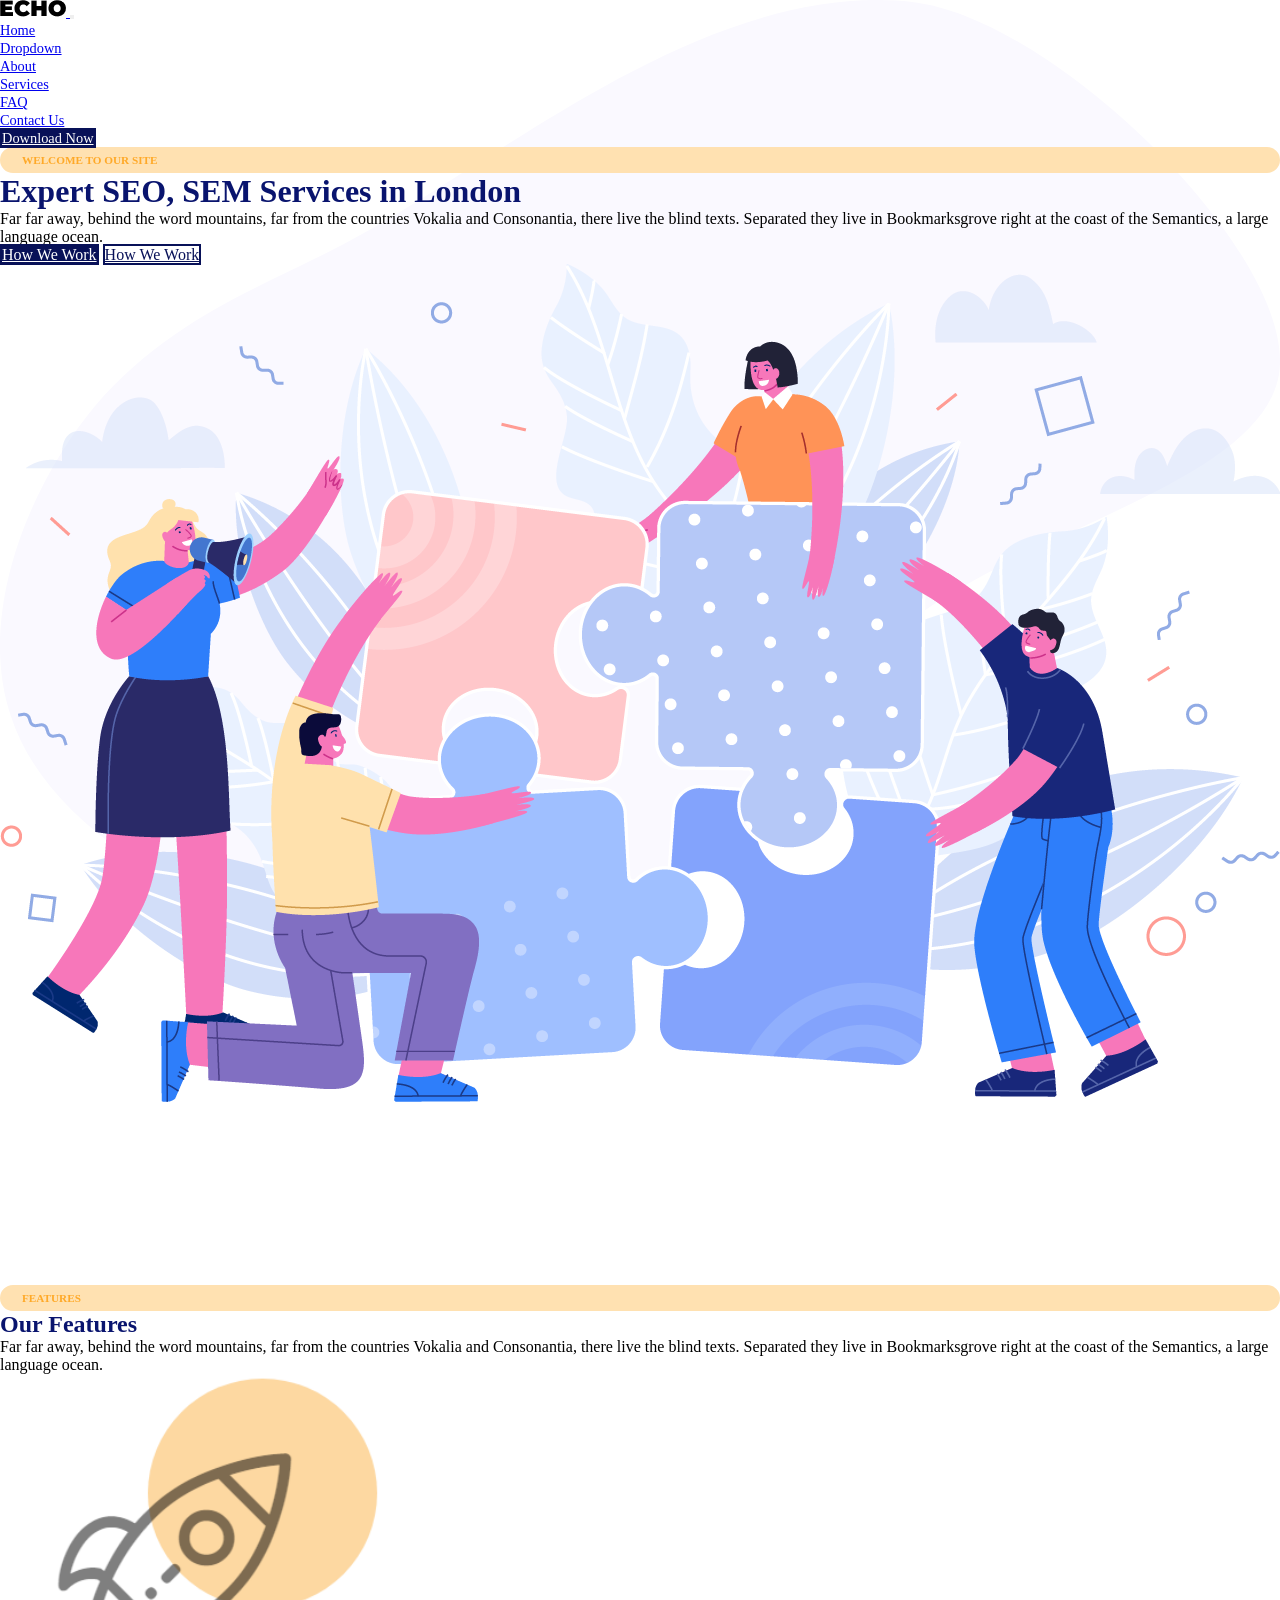
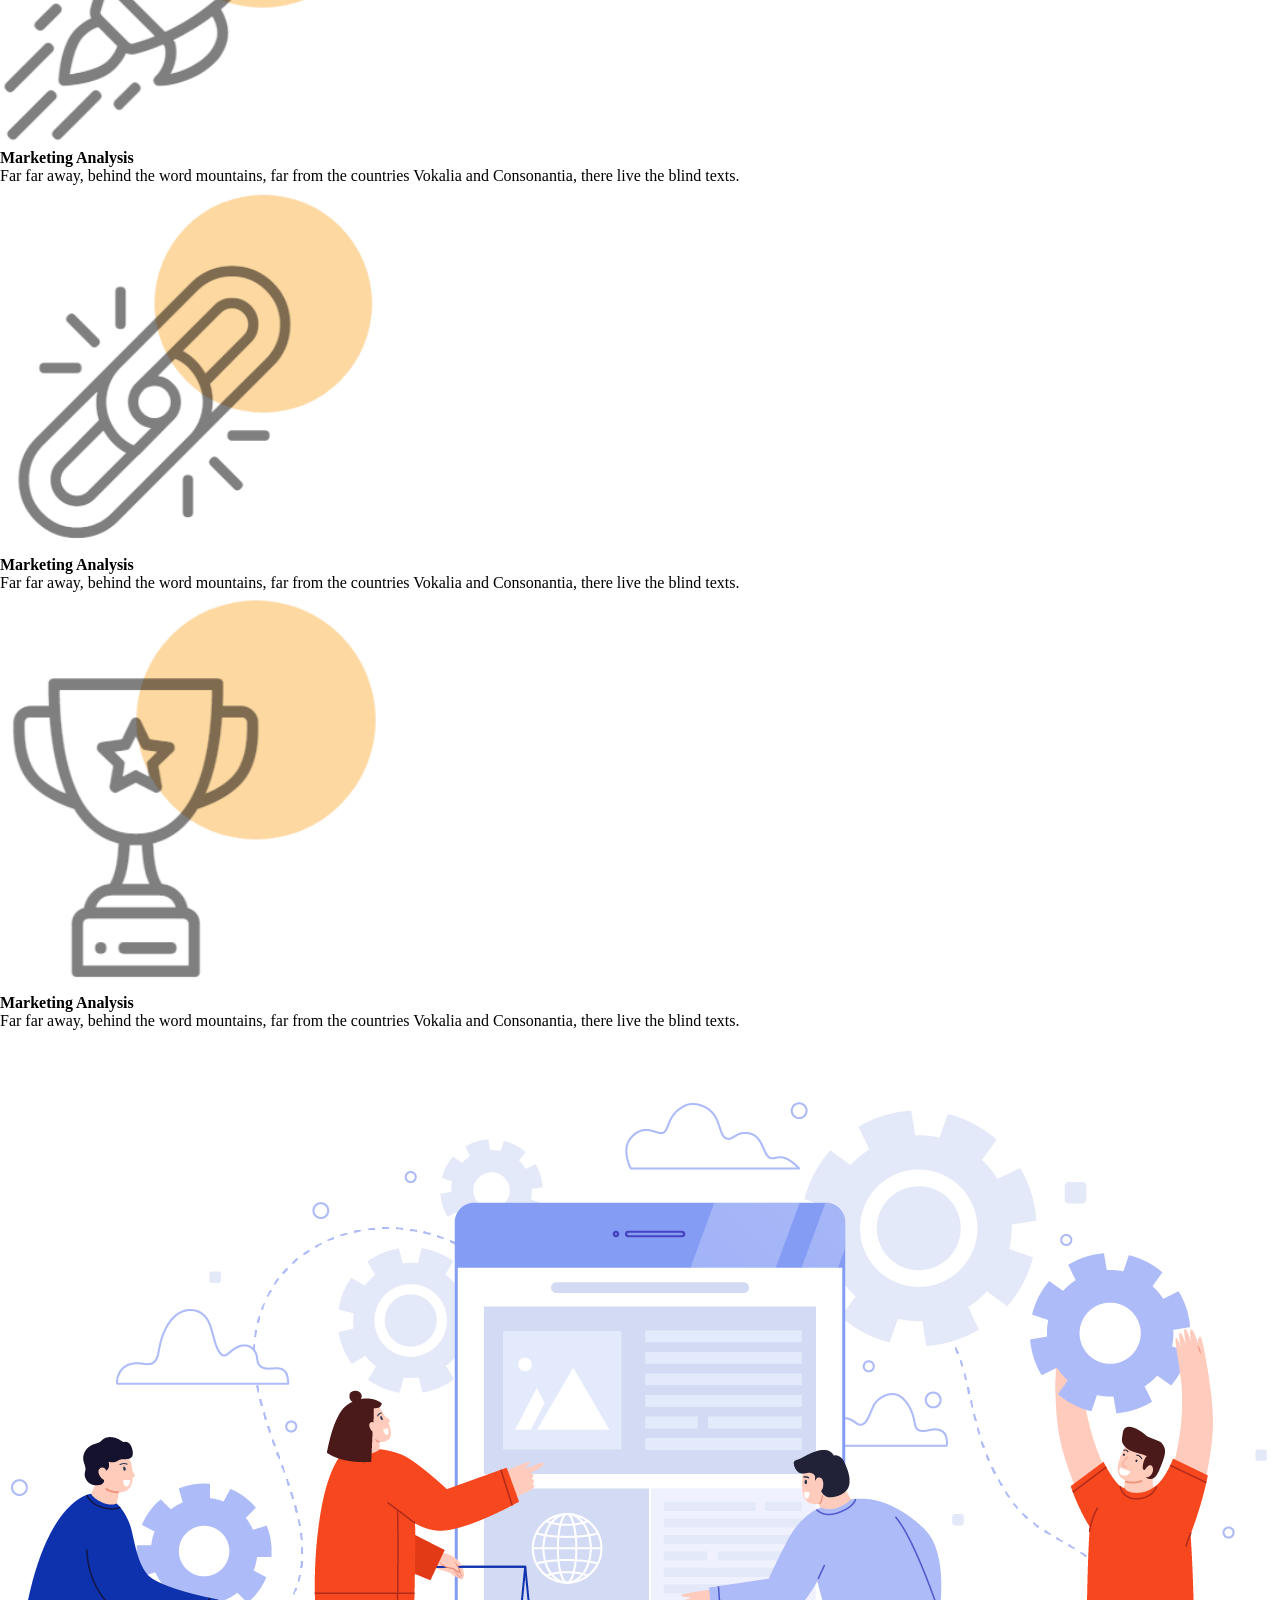
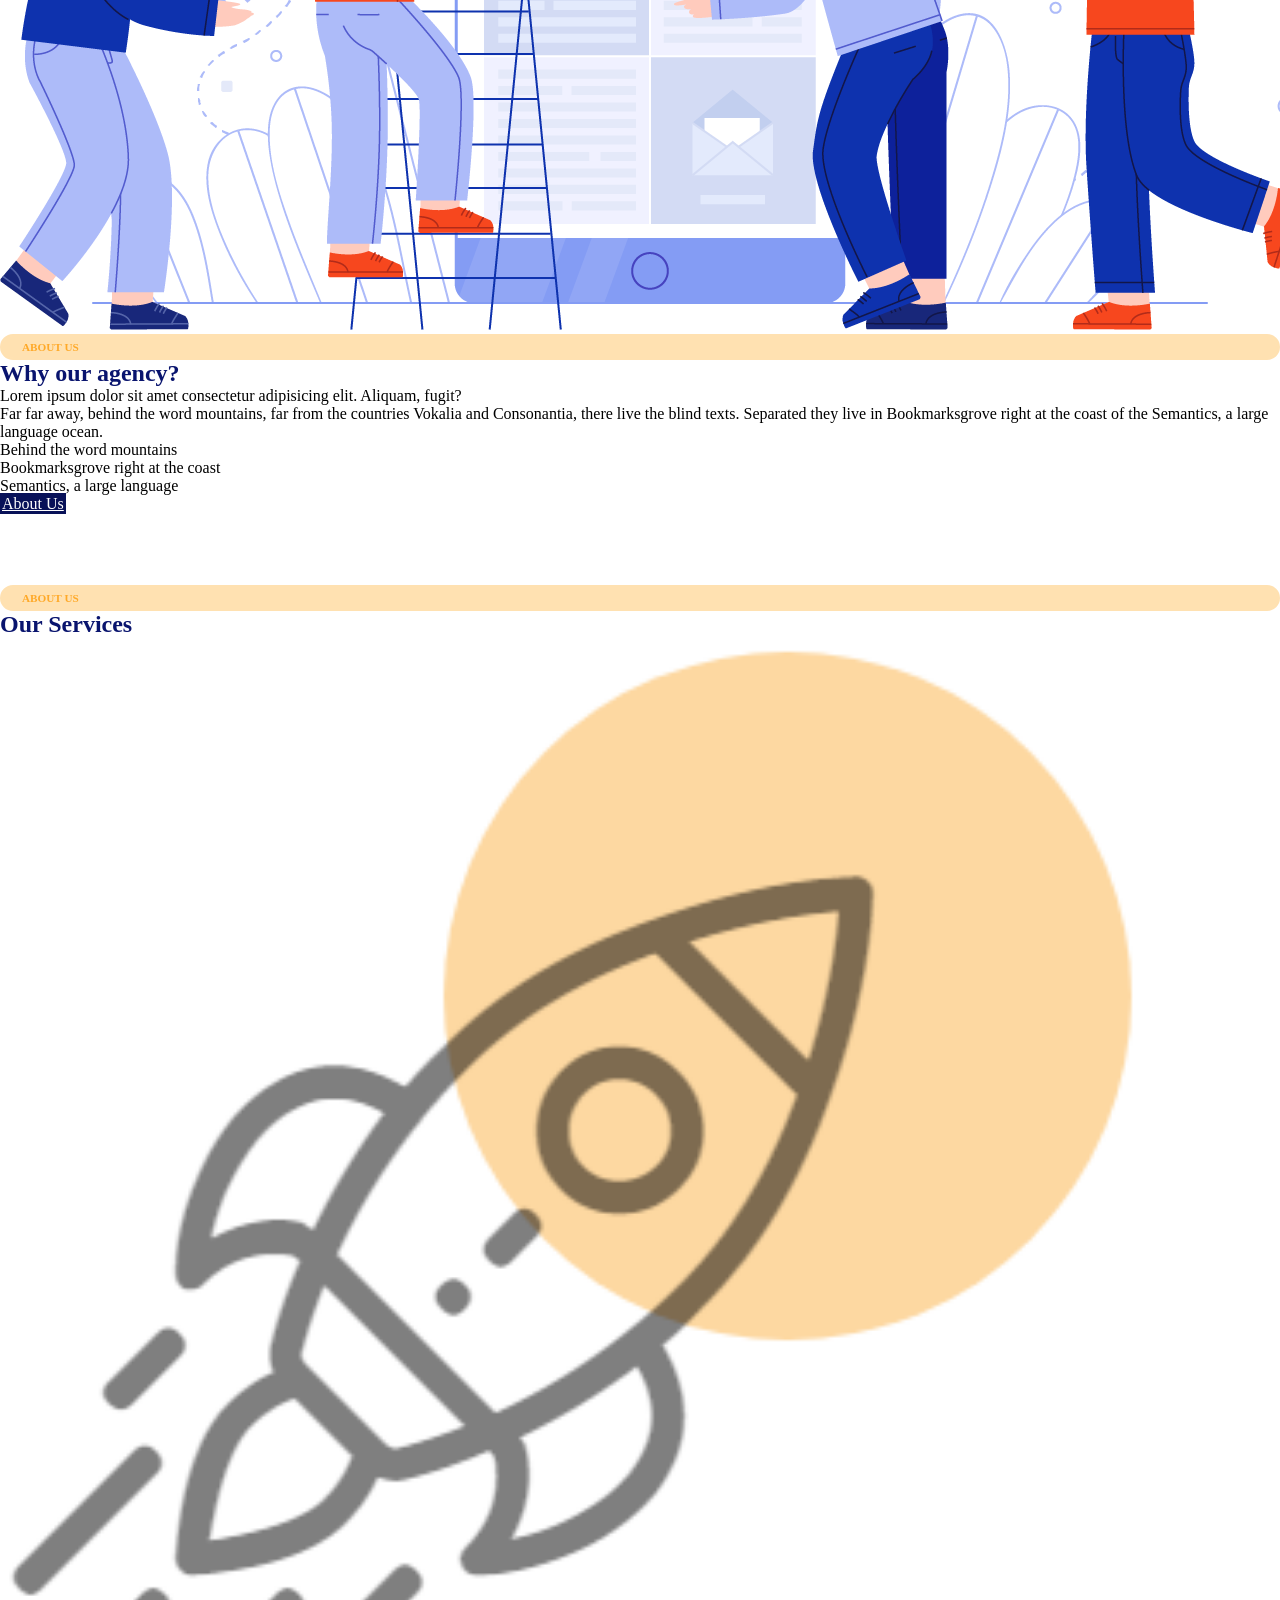
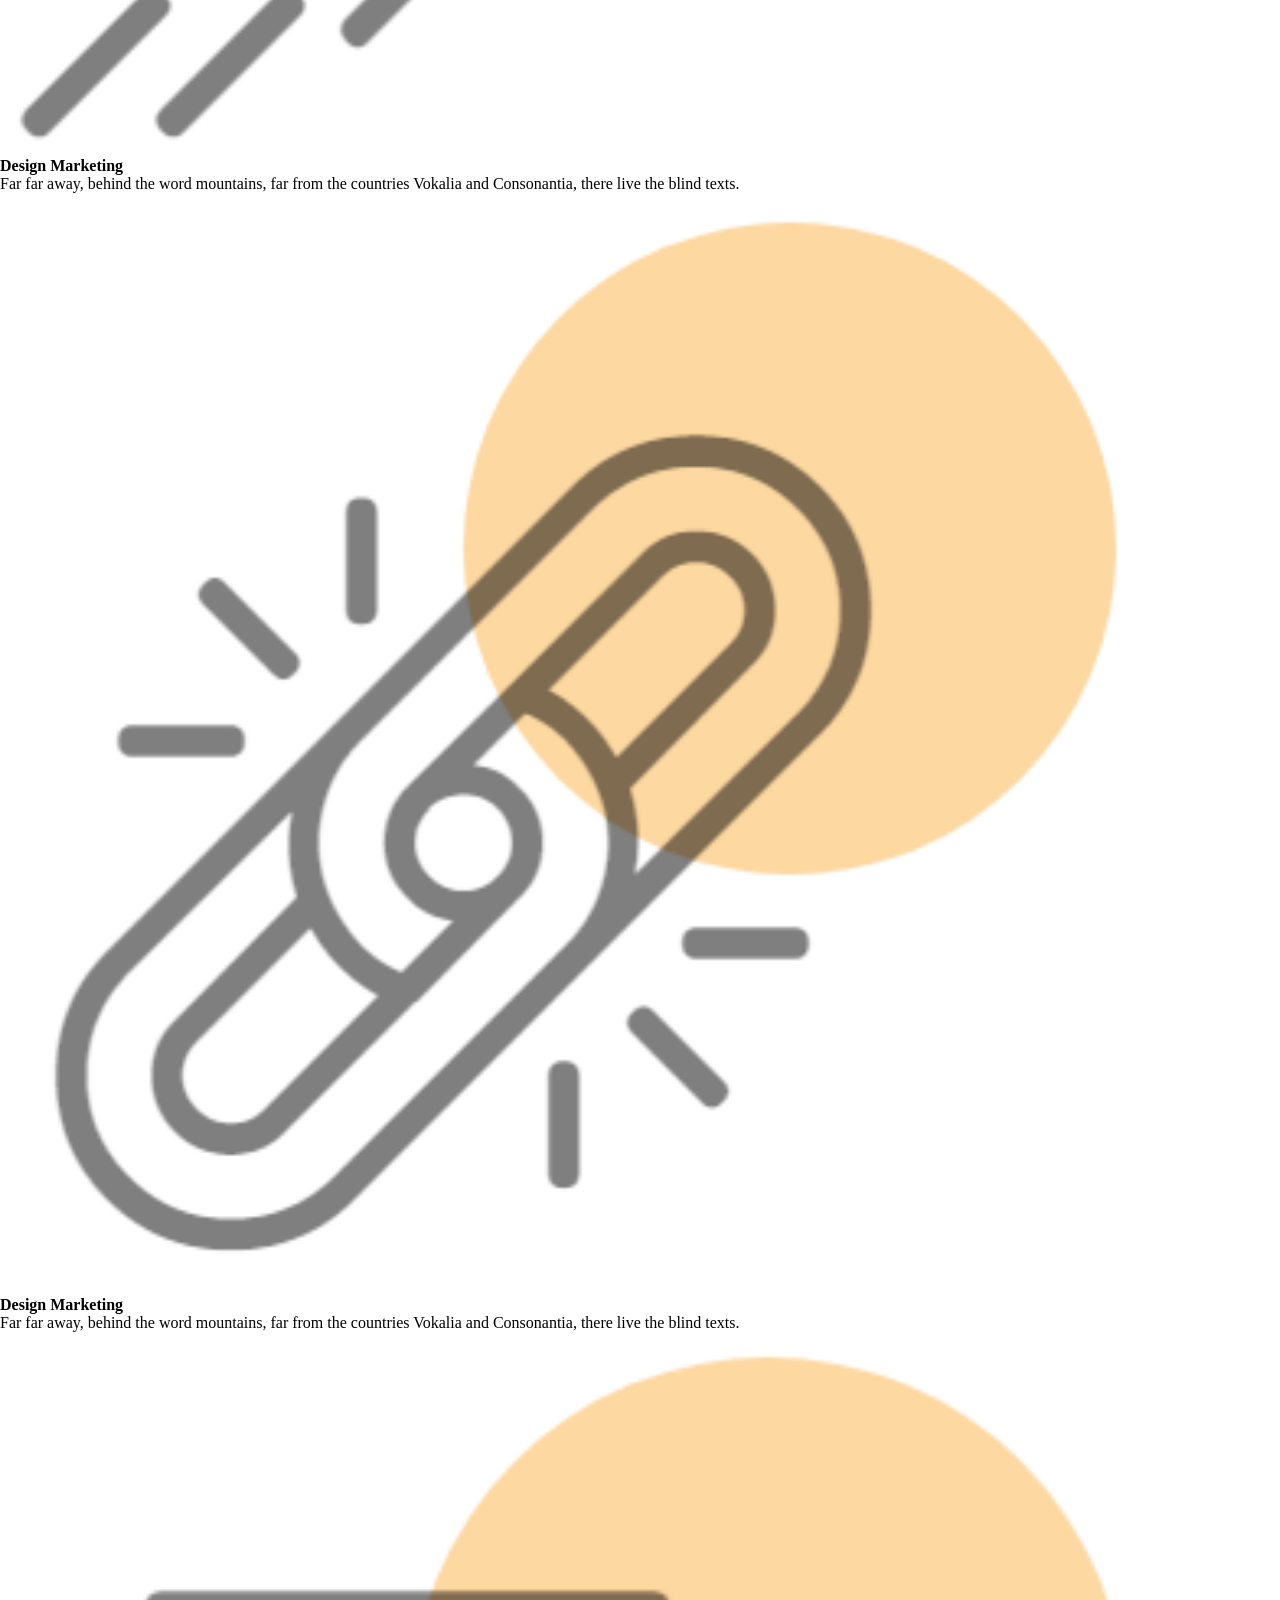
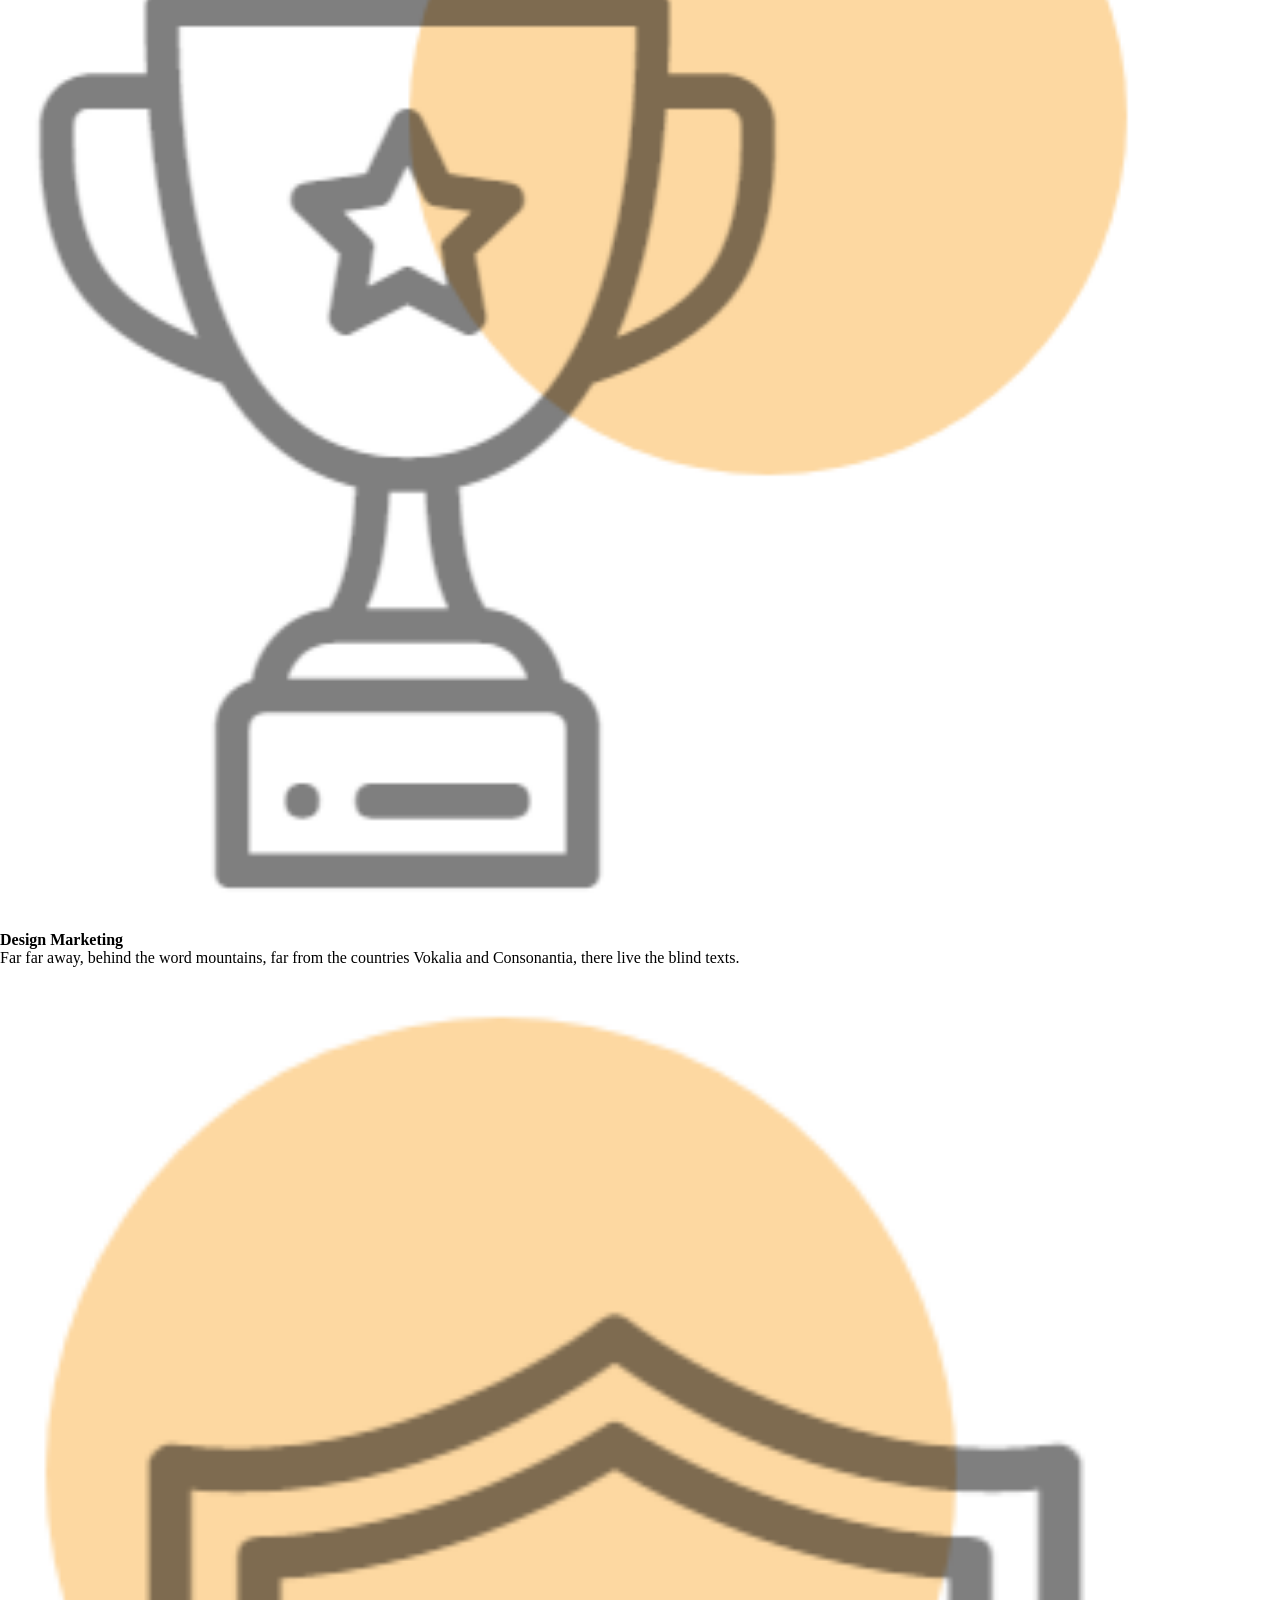
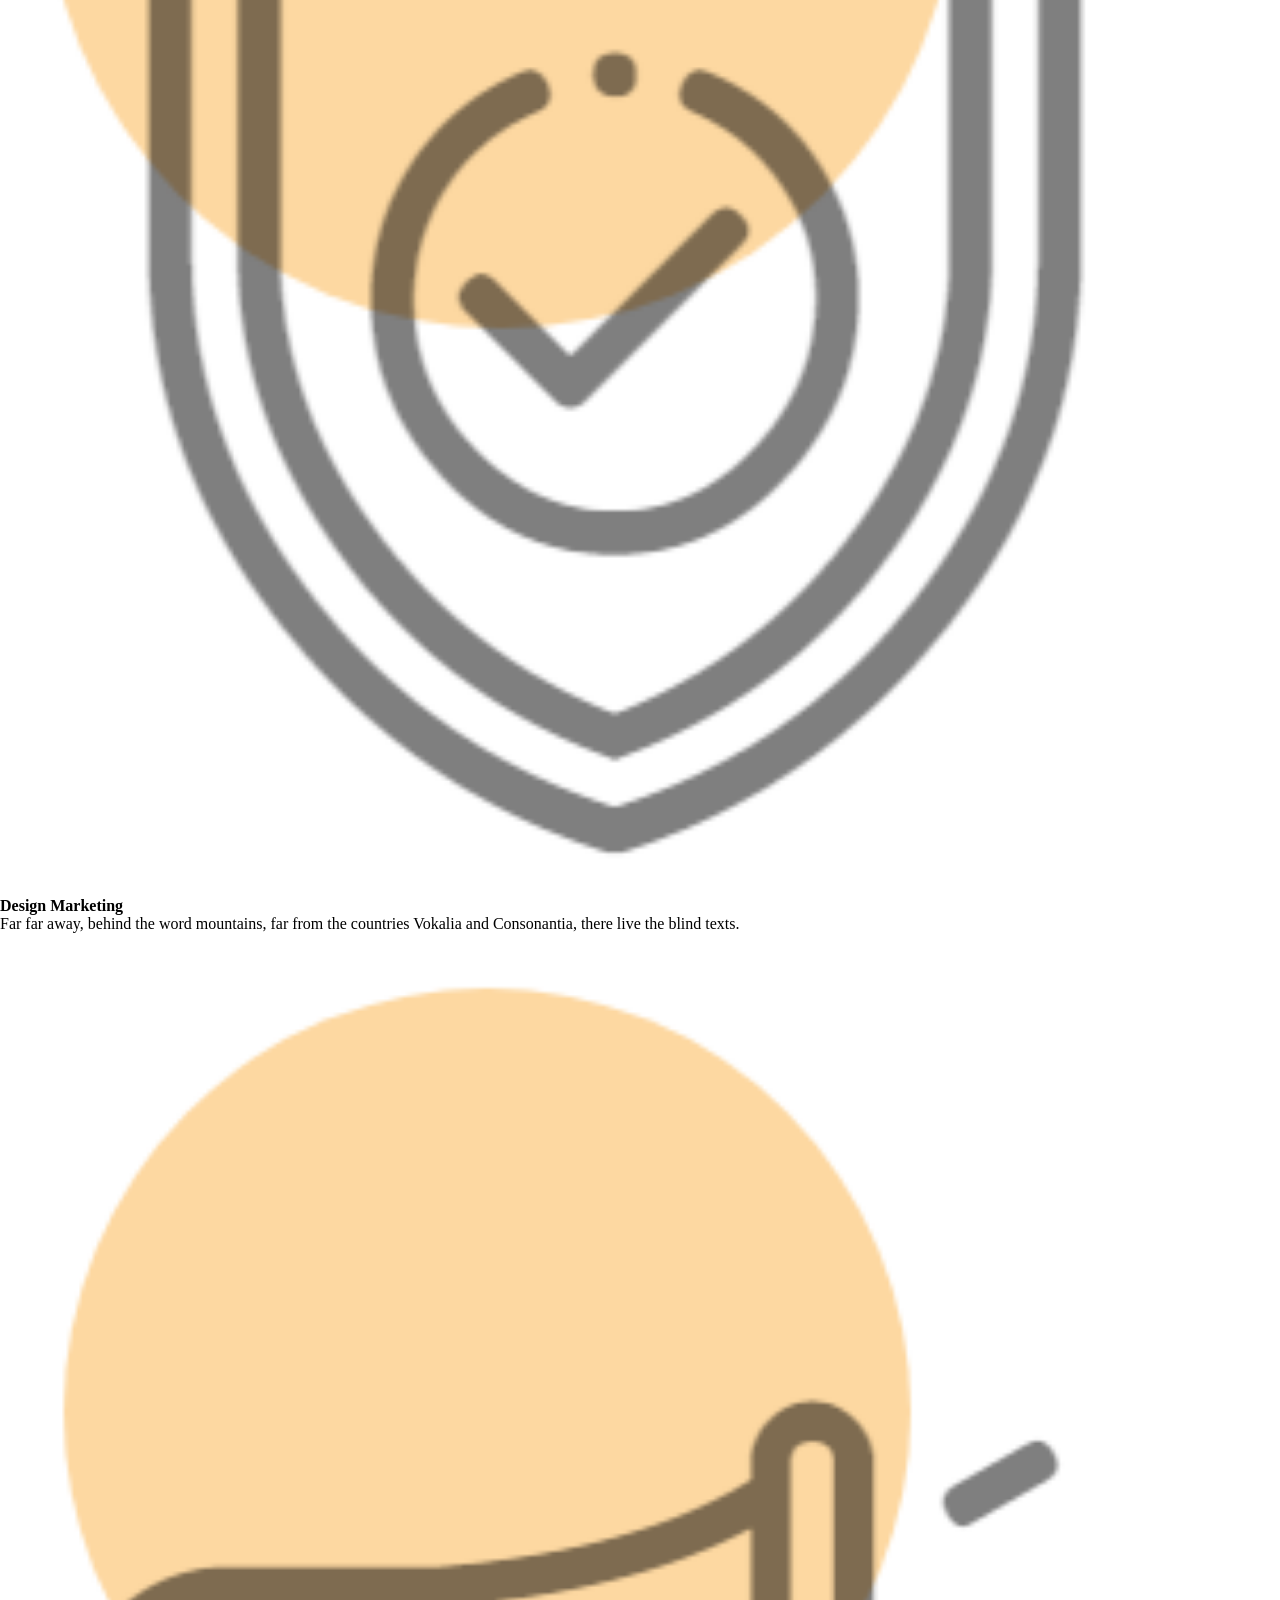
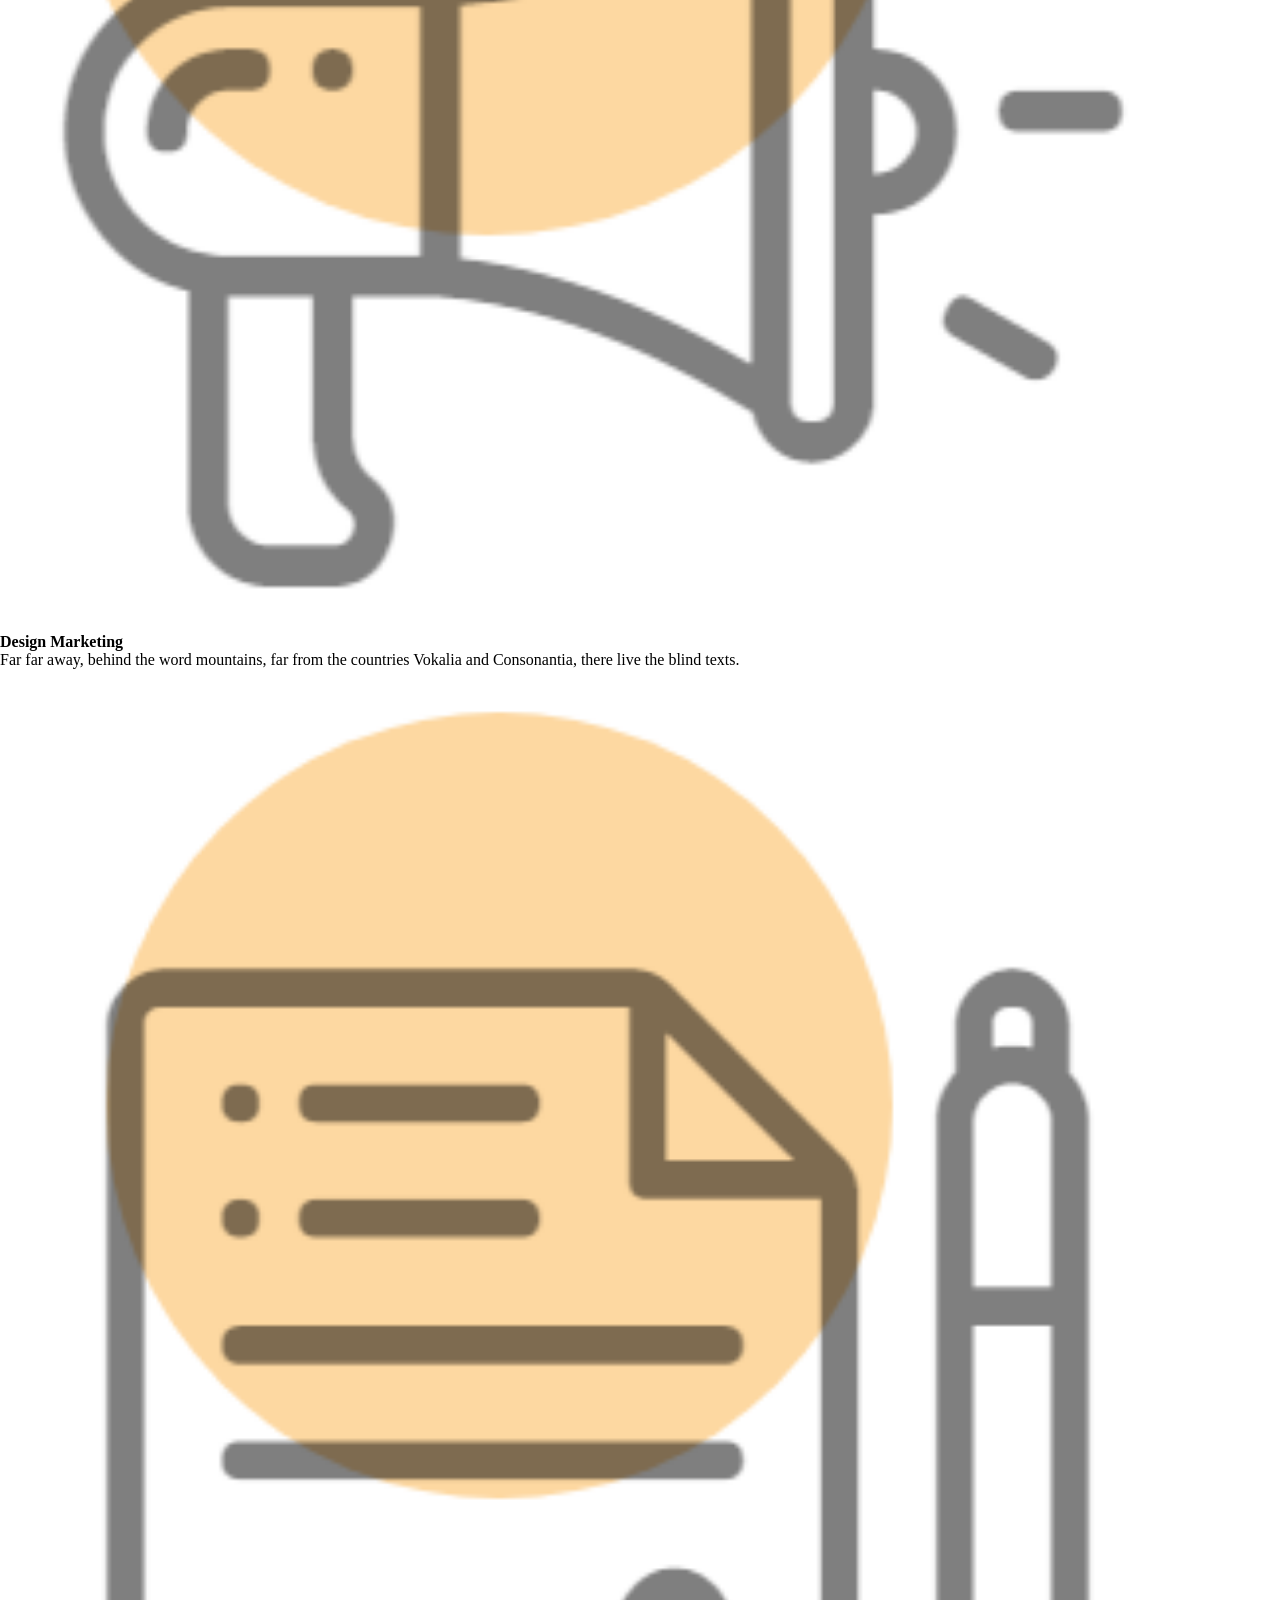
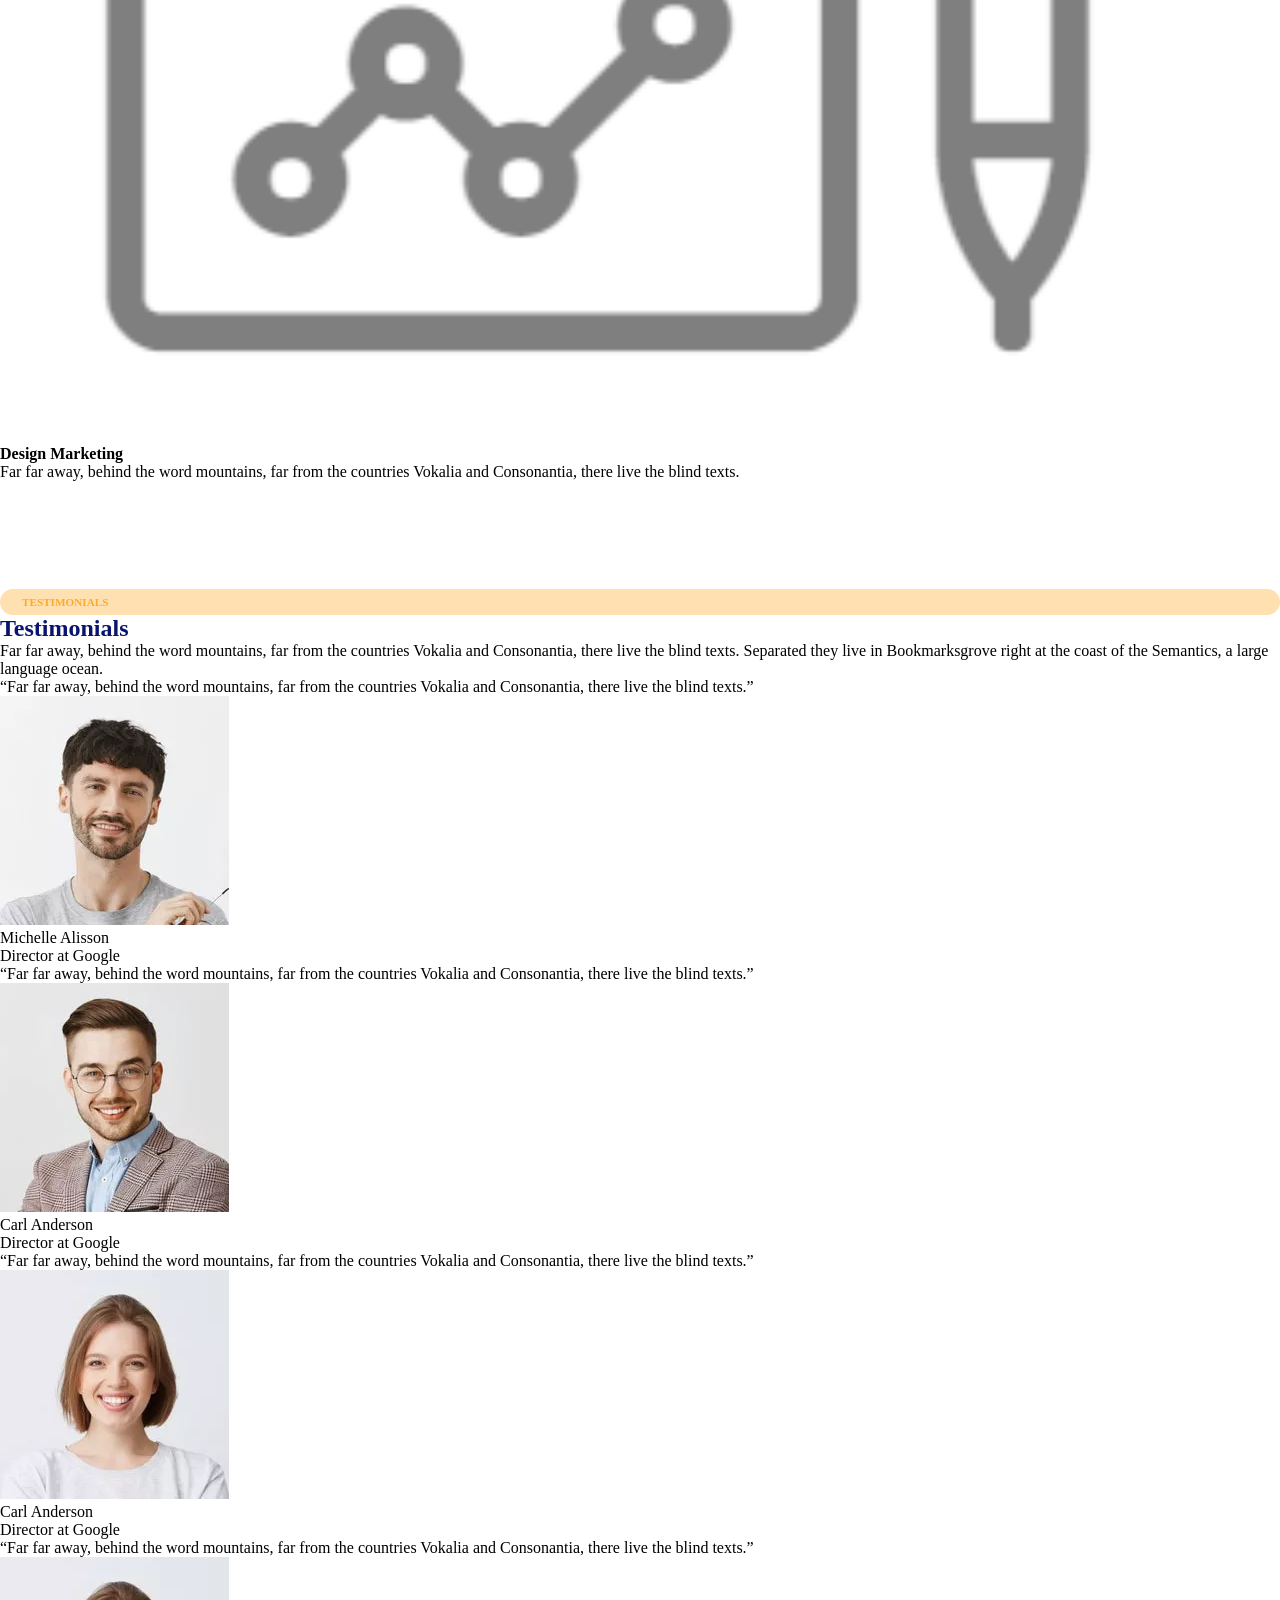
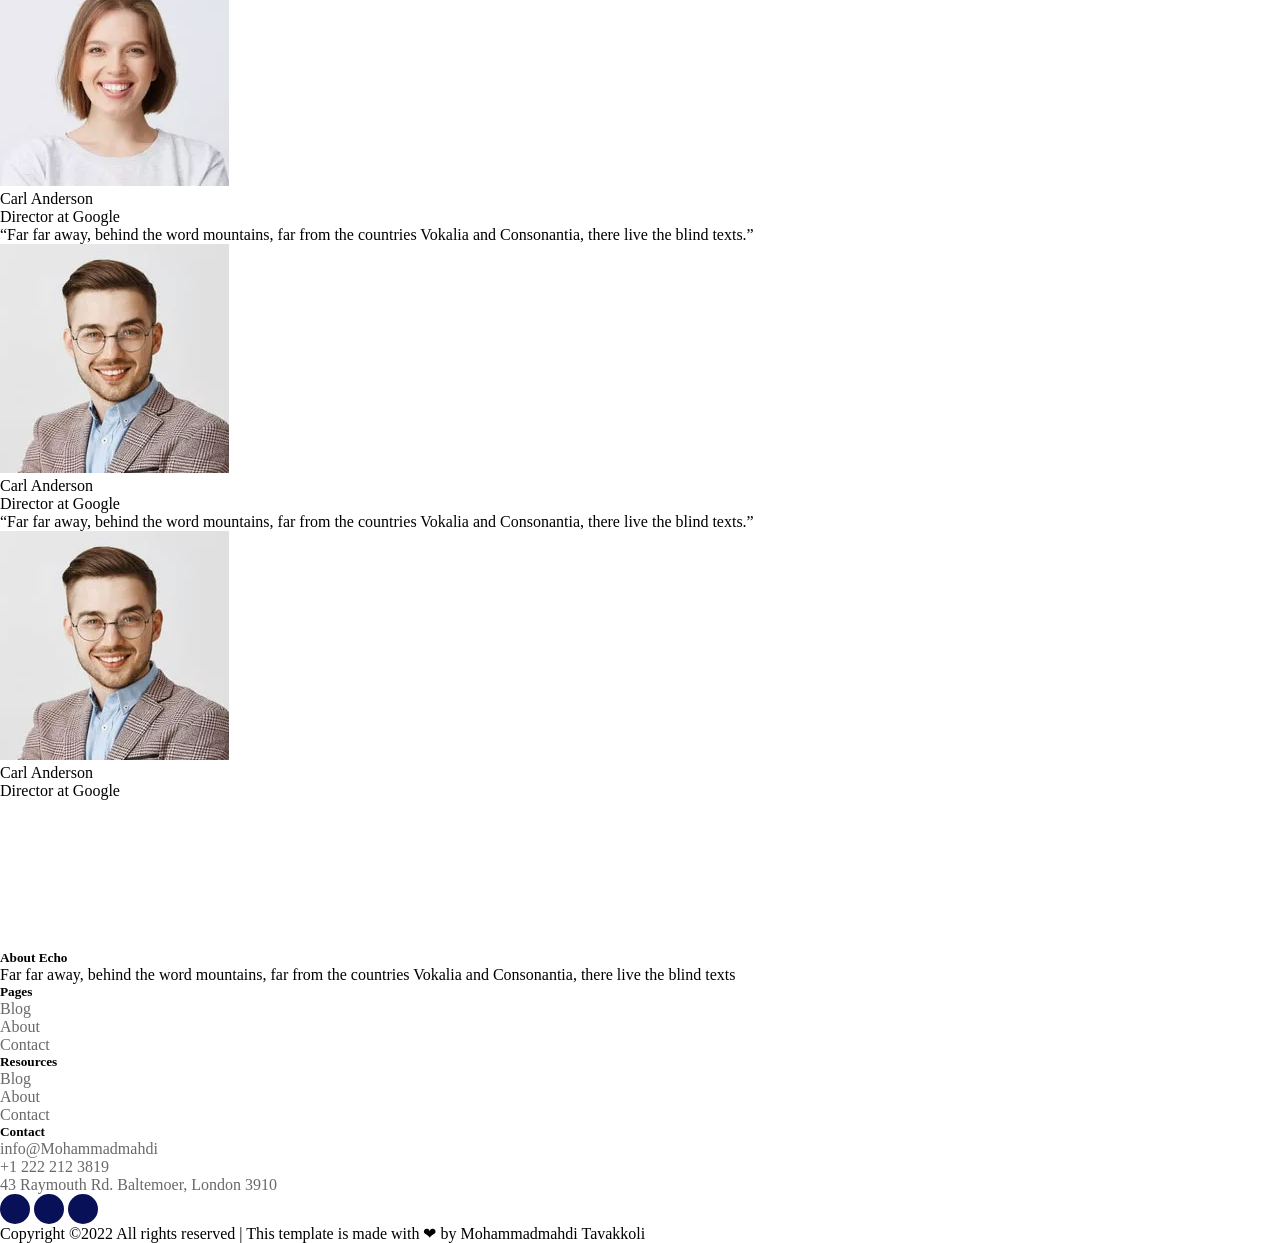
==== index.html @ 2e439a46 "Some bugs Fixed in Navbar" ====
<!DOCTYPE html>
<html lang="en">

<head>
    <meta charset="UTF-8">
    <meta http-equiv="X-UA-Compatible" content="IE=edge">
    <meta name="viewport" content="width=device-width, initial-scale=1.0">
    <!-- Bootstrap , Bootstrap Icon -->
    <link rel="stylesheet" href="./node_modules/bootstrap/dist/css/bootstrap.min.css">
    <link rel="stylesheet" href="./node_modules/bootstrap-icons/font/bootstrap-icons.css">

    <!-- Owl.carousel -->
    <link rel="stylesheet" href="./node_modules/owl.carousel/dist/assets/owl.carousel.min.css">
    <link rel="stylesheet" href="./node_modules/owl.carousel/dist/assets/owl.theme.default.min.css">

    <!-- Style.css -->
    <link rel="stylesheet" href="./css/main.min.css">
    <title>Project</title>
</head>

<body>
    <!-- Header of Project -->
    <header>
        <!-- Navbar of Project -->
        <nav class="navbar navbar-expand-md navbar-light bg-transparent p-3 py-lg-4 px-lg-5">
            <div class="container-fluid">
                <a class="navbar-brand" href="#">
                    <img src="./img/navbar-img/logo.png" class="img-fluid" alt="">
                </a>
                <button class="navbar-toggler" type="button">
                    <span class="navbar-toggler-icon"></span>
                </button>
                <div class="collapse navbar-collapse" id="navbarSupportedContent">
                    <ul class="navbar-nav ms-auto">
                        <!-- Items 1 -->
                        <li class="nav-item mx-2">
                            <a class="nav-link active" aria-current="page" href="#">Home</a>
                        </li>

                        <!-- Items 2 -->
                        <li class="nav-item mx-2">
                            <a class="nav-link" href="#">
                                Dropdown
                                <i class="bi bi-chevron-down"></i>
                            </a>
                        </li>

                        <!-- Items 3 -->
                        <li class="nav-item mx-2">
                            <a class="nav-link" href="#">About</a>
                        </li>

                        <!-- Items 4 -->
                        <li class="nav-item mx-2">
                            <a class="nav-link" href="#">Services</a>
                        </li>

                        <!-- Items 5 -->
                        <li class="nav-item mx-2">
                            <a class="nav-link" href="#">FAQ</a>
                        </li>

                        <!-- Items 5 -->
                        <li class="nav-item mx-2">
                            <a class="nav-link" href="#">Contact Us</a>
                        </li>

                        <!-- Items 6 -->
                        <li class="nav-item mx-2">
                            <a class="nav-link btn btn-main text-warning rounded-pill px-4" href="#">Download Now</a>
                        </li>
                    </ul>
                </div>
            </div>
        </nav>

        <!-- Main Section of header -->
        <div class="container-fluid py-5">
            <div class="container">
                <div class="row justify-content-between align-items-center">
                    <!-- Title Section -->
                    <div class="col-sm-12 col-lg-5">
                        <div>
                            <div class="main-badge d-inline-flex">WELCOME TO OUR SITE</div>
                            <h1 class="main-color fw-bold  my-4">Expert SEO, SEM Services in London</h1>
                            <p class=" my-4">
                                Far far away, behind the word mountains, far from the countries Vokalia and Consonantia,
                                there live the blind texts. Separated they live in Bookmarksgrove right at the coast of
                                the Semantics, a large language ocean.
                            </p>
                            <a href="#" class="btn btn-main py-2 px-4 rounded-pill ms-0 m-2">How We Work</a>
                            <a href="#" class="btn btn-outline-main py-2 px-4 rounded-pill ms-0 m-2">How We Work</a>
                        </div>
                    </div>

                    <!-- Picture Section -->
                    <div class="col-sm-12 col-lg-6 d-flex justify-content-center align-items-center">
                        <img class="img-fluid" src="./img/header-img/header-img-2.png" alt="">
                    </div>
                </div>
            </div>
        </div>
    </header>

    <!-- Features Section -->
    <section>
        <div class="container-fluid py-5 mt-5">
            <div class="container">
                <!-- Title -->
                <div class="row justify-content-center">
                    <div class="col-md-7 col-sm-12 text-center">
                        <div class="main-badge d-inline-flex">FEATURES</div>
                        <h1 class="main-color fw-bold my-3">Our Features</h1>
                        <p class="text-muted">
                            Far far away, behind the word mountains, far from the countries Vokalia and Consonantia,
                            there live the blind texts. Separated they live in Bookmarksgrove right at the coast of the
                            Semantics, a large language ocean.
                        </p>
                    </div>
                </div>

                <!-- Card Section -->
                <div class="row py-3 justify-content-center gy-4">
                    <!-- Item 1 - Startup -->
                    <div class="col-sm-12 col-md-6 col-lg-4">
                        <div class="card border-0 card-hover">
                            <div class="card-body text-center">
                                <img src="./img/features-img/icon1.png" width="30%"
                                    class="img-fluid user-select-none mb-4" alt="">
                                <h4>Marketing Analysis</h4>
                                <p class="text-muted">
                                    Far far away, behind the word mountains, far from the countries Vokalia and
                                    Consonantia, there live the blind texts.
                                </p>
                            </div>
                        </div>
                    </div>

                    <!-- Item 2 - digital marketing -->
                    <div class="col-sm-12 col-md-6 col-lg-4">
                        <div class="card border-0 card-hover">
                            <div class="card-body text-center">
                                <img src="./img/features-img/icon2.png" width="30%"
                                    class="img-fluid user-select-none mb-4" alt="">
                                <h4>Marketing Analysis</h4>
                                <p class="text-muted">
                                    Far far away, behind the word mountains, far from the countries Vokalia and
                                    Consonantia, there live the blind texts.
                                </p>
                            </div>
                        </div>
                    </div>

                    <!-- Item 3 - SEO -->
                    <div class="col-sm-12 col-md-6 col-lg-4">
                        <div class="card border-0 card-hover">
                            <div class="card-body text-center">
                                <img src="./img/features-img/icon3.png" class="img-fluid user-select-none mb-4"
                                    width="30%" alt="">
                                <h4>Marketing Analysis</h4>
                                <p class="text-muted">
                                    Far far away, behind the word mountains, far from the countries Vokalia and
                                    Consonantia, there live the blind texts.
                                </p>
                            </div>
                        </div>
                    </div>
                </div>
            </div>
        </div>
    </section>

    <!-- br Section XD -->
    <section>
        <br><br>
        <br><br>
    </section>

    <!-- About Us Section -->
    <section>
        <div class="container-fluid py-5">
            <div class="container">
                <div class="row">
                    <div class="col-sm-12 col-lg-6 d-flex justify-content-center align-items-center">
                        <img src="./img/aboutUs-img/aboutus-img.png" class="img-fluid" alt="">
                    </div>
                    <div class="col-sm-12 col-lg-6">
                        <div class="row justify-content-center align-items-center">
                            <div class="col-md-10 col-sm-12">
                                <div class="main-badge d-inline-flex">ABOUT US</div>
                                <h1 class="main-color fw-bold my-3 fs-2">Why our agency?</h1>
                                <p class="text-muted">
                                    Lorem ipsum dolor sit amet consectetur adipisicing elit. Aliquam, fugit?
                                </p>
                                <p class="text-muted">
                                    Far far away, behind the word mountains, far from the countries Vokalia and
                                    Consonantia, there live the blind texts. Separated they live in Bookmarksgrove right
                                    at the coast of the Semantics, a large language ocean.
                                </p>
                                <div class="my-4">
                                    <p class="mb-0">
                                        <i class="bi bi-check2 text-success fs-5"></i>
                                        Behind the word mountains
                                    </p>
                                    <p class="mb-0">
                                        <i class="bi bi-check2 text-success fs-5"></i>
                                        Bookmarksgrove right at the coast
                                    </p>
                                    <p class="mb-0">
                                        <i class="bi bi-check2 text-success fs-5"></i>
                                        Semantics, a large language
                                    </p>
                                </div>
                                <a href="#" class="btn btn-main rounded-pill px-4">About Us</a>
                            </div>
                        </div>
                    </div>
                </div>
            </div>
        </div>
    </section>

    <!-- br Section XD -->
    <section>
        <br><br>
        <br><br>
    </section>

    <!-- Our Services Section -->
    <section class="services">
        <div class="container-fluid">
            <div class="container">
                <!-- Title Section -->
                <div class="row justify-content-center">
                    <div class="col-md-10 col-sm-12 text-center">
                        <div class="main-badge d-inline-flex">ABOUT US</div>
                        <h1 class="main-color fw-bold my-3">Our Services</h1>
                    </div>
                </div>

                <!-- Card Section -->
                <div class="row justify-content-center">
                    <div class="col-lg-8 col-sm-12">
                        <div class="row py-4 gy-4">
                            <!-- Item 1 -->
                            <div class="col-lg-6 col-sm-12">
                                <div class="card card-hover">
                                    <div class="card-body">
                                        <div class="row">
                                            <div class="col-4 col-md-3">
                                                <div class="d-flex justify-content-center">
                                                    <img src="./img/features-img/icon1.png" class="img-fluid">
                                                </div>
                                            </div>
                                            <div class="col-8 col-md-9">
                                                <h4 class="fs-5 fw-bold">Design Marketing</h4>
                                                <p class="text-muted">
                                                    Far far away, behind the word mountains, far from the countries
                                                    Vokalia and Consonantia, there live the blind texts.
                                                </p>
                                            </div>
                                        </div>
                                    </div>
                                </div>
                            </div>

                            <!-- Item 2 -->
                            <div class="col-lg-6 col-sm-12">
                                <div class="card card-hover">
                                    <div class="card-body">
                                        <div class="row">
                                            <div class="col-4 col-md-3">
                                                <div class="d-flex justify-content-center">
                                                    <img src="./img/features-img/icon2.png" class="img-fluid">
                                                </div>
                                            </div>
                                            <div class="col-8 col-md-9">
                                                <h4 class="fs-5 fw-bold">Design Marketing</h4>
                                                <p class="text-muted">
                                                    Far far away, behind the word mountains, far from the countries
                                                    Vokalia and Consonantia, there live the blind texts.
                                                </p>
                                            </div>
                                        </div>
                                    </div>
                                </div>
                            </div>

                            <!-- Item 3 -->
                            <div class="col-lg-6 col-sm-12">
                                <div class="card card-hover">
                                    <div class="card-body">
                                        <div class="row">
                                            <div class="col-4 col-md-3">
                                                <div class="d-flex justify-content-center">
                                                    <img src="./img/features-img/icon3.png" class="img-fluid">
                                                </div>
                                            </div>
                                            <div class="col-8 col-md-9">
                                                <h4 class="fs-5 fw-bold">Design Marketing</h4>
                                                <p class="text-muted">
                                                    Far far away, behind the word mountains, far from the countries
                                                    Vokalia and Consonantia, there live the blind texts.
                                                </p>
                                            </div>
                                        </div>
                                    </div>
                                </div>
                            </div>

                            <!-- Item 4 -->
                            <div class="col-lg-6 col-sm-12">
                                <div class="card card-hover">
                                    <div class="card-body">
                                        <div class="row">
                                            <div class="col-4 col-md-3">
                                                <div class="d-flex justify-content-center">
                                                    <div class="d-flex justify-content-center">
                                                        <img src="./img/features-img/icon4.png" class="img-fluid">
                                                    </div>
                                                </div>
                                            </div>
                                            <div class="col-8 col-md-9">
                                                <h4 class="fs-5 fw-bold">Design Marketing</h4>
                                                <p class="text-muted">
                                                    Far far away, behind the word mountains, far from the countries
                                                    Vokalia and Consonantia, there live the blind texts.
                                                </p>
                                            </div>
                                        </div>
                                    </div>
                                </div>
                            </div>

                            <!-- Item 5 -->
                            <div class="col-lg-6 col-sm-12">
                                <div class="card card-hover">
                                    <div class="card-body">
                                        <div class="row">
                                            <div class="col-4 col-md-3">
                                                <div class="d-flex justify-content-center">
                                                    <img src="./img/features-img/icon5.png" class="img-fluid">
                                                </div>
                                            </div>
                                            <div class="col-8 col-md-9">
                                                <h4 class="fs-5 fw-bold">Design Marketing</h4>
                                                <p class="text-muted">
                                                    Far far away, behind the word mountains, far from the countries
                                                    Vokalia and Consonantia, there live the blind texts.
                                                </p>
                                            </div>
                                        </div>
                                    </div>
                                </div>
                            </div>

                            <!-- Item 6 -->
                            <div class="col-lg-6 col-sm-12">
                                <div class="card card-hover">
                                    <div class="card-body">
                                        <div class="row">
                                            <div class="col-4 col-md-3">
                                                <div class="d-flex justify-content-center">
                                                    <img src="./img/features-img/icon6.png" class="img-fluid">
                                                </div>
                                            </div>
                                            <div class="col-8 col-md-9">
                                                <h4 class="fs-5 fw-bold">Design Marketing</h4>
                                                <p class="text-muted">
                                                    Far far away, behind the word mountains, far from the countries
                                                    Vokalia and Consonantia, there live the blind texts.
                                                </p>
                                            </div>
                                        </div>
                                    </div>
                                </div>
                            </div>
                        </div>
                    </div>
                </div>
            </div>
        </div>
    </section>

    <!-- br Section XD -->
    <section>
        <br><br><br>
        <br><br><br>
    </section>

    <!-- Testimonials -->
    <section>
        <div class="container-fluid bg-light py-5">
            <div class="container">
                <!-- Title Section -->
                <div class="row justify-content-center">
                    <div class="col-md-7 col-sm-12 text-center">
                        <div class="main-badge d-inline-flex">TESTIMONIALS</div>
                        <h1 class="main-color fw-bold my-3">Testimonials</h1>
                        <p class="text-muted">
                            Far far away, behind the word mountains, far from the countries Vokalia and Consonantia,
                            there live the blind texts. Separated they live in Bookmarksgrove right at the coast of the
                            Semantics, a large language ocean.
                        </p>
                    </div>
                </div>

                <!-- Carousel Section -->
                <div class="owl-carousel mt-4">
                    <!-- Item 1 -->
                    <div class="card card-hover-2">
                        <div class="card-body">
                            <p class="fs-5 text-muted" style="text-align: justify;">
                                “Far far away, behind the word mountains, far from the countries Vokalia and
                                Consonantia, there live the blind texts.”
                            </p>
                        </div>
                        <div class="card-footer bg-white border-0">
                            <div class="row">
                                <div class="col-3 d-flex justify-content-center align-items-center">
                                    <img src="./img/testimonials-img/avatar1.png" alt="" class="img-fluid rounded-pill">
                                </div>
                                <div class="col-9 d-flex">
                                    <div>
                                        <p class="mb-0 pb-1 fs-5">Michelle Alisson</p>
                                        <p class="mb-0 pt-1 pb-2">Director at Google</p>
                                    </div>
                                    </p>
                                </div>
                            </div>
                        </div>
                    </div>

                    <!-- Item 2 -->
                    <div class="card card-hover-2">
                        <div class="card-body">
                            <p class="fs-5 text-muted" style="text-align: justify;">
                                “Far far away, behind the word mountains, far from the countries Vokalia and
                                Consonantia, there live the blind texts.”
                            </p>
                        </div>
                        <div class="card-footer bg-white border-0">
                            <div class="row">
                                <div class="col-3 d-flex justify-content-center align-items-center">
                                    <img src="./img/testimonials-img/avatar3.png" alt="" class="img-fluid rounded-pill">
                                </div>
                                <div class="col-9 d-flex">
                                    <div>
                                        <p class="mb-0 pb-1 fs-5">Carl Anderson</p>
                                        <p class="mb-0 pt-1 pb-2">Director at Google</p>
                                    </div>
                                    </p>
                                </div>
                            </div>
                        </div>
                    </div>

                    <!-- Item 3 -->
                    <div class="card card-hover-2">
                        <div class="card-body">
                            <p class="fs-5 text-muted" style="text-align: justify;">
                                “Far far away, behind the word mountains, far from the countries Vokalia and
                                Consonantia, there live the blind texts.”
                            </p>
                        </div>
                        <div class="card-footer bg-white border-0">
                            <div class="row">
                                <div class="col-3 d-flex justify-content-center align-items-center">
                                    <img src="./img/testimonials-img/avatar2.png" alt="" class="img-fluid rounded-pill">
                                </div>
                                <div class="col-9 d-flex">
                                    <div>
                                        <p class="mb-0 pb-1 fs-5">Carl Anderson</p>
                                        <p class="mb-0 pt-1 pb-2">Director at Google</p>
                                    </div>
                                    </p>
                                </div>
                            </div>
                        </div>
                    </div>

                    <!-- Item 4 -->
                    <div class="card card-hover-2">
                        <div class="card-body">
                            <p class="fs-5 text-muted" style="text-align: justify;">
                                “Far far away, behind the word mountains, far from the countries Vokalia and
                                Consonantia, there live the blind texts.”
                            </p>
                        </div>
                        <div class="card-footer bg-white border-0">
                            <div class="row">
                                <div class="col-3 d-flex justify-content-center align-items-center">
                                    <img src="./img/testimonials-img/avatar2.png" alt="" class="img-fluid rounded-pill">
                                </div>
                                <div class="col-9 d-flex">
                                    <div>
                                        <p class="mb-0 pb-1 fs-5">Carl Anderson</p>
                                        <p class="mb-0 pt-1 pb-2">Director at Google</p>
                                    </div>
                                    </p>
                                </div>
                            </div>
                        </div>
                    </div>

                    <!-- Item 5 -->
                    <div class="card card-hover-2">
                        <div class="card-body">
                            <p class="fs-5 text-muted" style="text-align: justify;">
                                “Far far away, behind the word mountains, far from the countries Vokalia and
                                Consonantia, there live the blind texts.”
                            </p>
                        </div>
                        <div class="card-footer bg-white border-0">
                            <div class="row">
                                <div class="col-3 d-flex justify-content-center align-items-center">
                                    <img src="./img/testimonials-img/avatar3.png" alt="" class="img-fluid rounded-pill">
                                </div>
                                <div class="col-9 d-flex">
                                    <div>
                                        <p class="mb-0 pb-1 fs-5">Carl Anderson</p>
                                        <p class="mb-0 pt-1 pb-2">Director at Google</p>
                                    </div>
                                    </p>
                                </div>
                            </div>
                        </div>
                    </div>

                    <!-- Item 6 -->
                    <div class="card card-hover-2">
                        <div class="card-body">
                            <p class="fs-5 text-muted" style="text-align: justify;">
                                “Far far away, behind the word mountains, far from the countries Vokalia and
                                Consonantia, there live the blind texts.”
                            </p>
                        </div>
                        <div class="card-footer bg-white border-0">
                            <div class="row">
                                <div class="col-3 d-flex justify-content-center align-items-center">
                                    <img src="./img/testimonials-img/avatar3.png" alt="" class="img-fluid rounded-pill">
                                </div>
                                <div class="col-9 d-flex">
                                    <div>
                                        <p class="mb-0 pb-1 fs-5">Carl Anderson</p>
                                        <p class="mb-0 pt-1 pb-2">Director at Google</p>
                                    </div>
                                    </p>
                                </div>
                            </div>
                        </div>
                    </div>
                </div>
            </div>
        </div>
    </section>

    <!-- Footer -->
    <footer>
        <div class="container-fluid bg-light p-0 pt-5">
            <div style="height: 150px; overflow: hidden;" ><svg viewBox="0 0 500 150" preserveAspectRatio="none" style="height: 100%; width: 100%;"><path d="M0.00,49.98 C266.64,199.84 394.19,-15.27 500.00,49.98 L500.00,150.00 L0.00,150.00 Z" style="stroke: none; fill: #fff;"></path></svg></div>
            <div class="container-fluid bg-white pb-1">
                <div class="container">
                    <div class="row">
                        <!-- About Echo -->
                        <div class="col-lg-4 col-sm-12 col-md-6">
                            <h5>About Echo</h5>
                            <p class="text-muted">
                                Far far away, behind the word mountains, far from the countries Vokalia and Consonantia,
                                there live the blind texts
                            </p>
                        </div>

                        <!-- Pages -->
                        <div class="col-lg-2 col-sm-12 col-md-6">
                            <h5>Pages</h5>
                            <ul class="list-unstyled">
                                <li class="my-2"><a href="#" class="footer-link">Blog</a></li>
                                <li class="my-2"><a href="#" class="footer-link">About</a></li>
                                <li class="my-2"><a href="#" class="footer-link">Contact</a></li>
                            </ul>
                        </div>

                        <!-- Resources -->
                        <div class="col-lg-2 col-sm-12 col-md-6">
                            <h5>Resources</h5>
                            <ul class="list-unstyled">
                                <li class="my-2"><a href="#" class="footer-link">Blog</a></li>
                                <li class="my-2"><a href="#" class="footer-link">About</a></li>
                                <li class="my-2"><a href="#" class="footer-link">Contact</a></li>
                            </ul>
                        </div>

                        <!-- Contact -->
                        <div class="col-lg-4 col-sm-12 col-md-6">
                            <h5>Contact</h5>
                            <ul class="list-unstyled">
                                <li class="my-2">
                                    <i class="bi bi-envelope-fill"></i>
                                    <a href="#" class="ms-2 footer-link">info@Mohammadmahdi</a>
                                </li>
                                <li class="my-2">
                                    <i class="bi bi-telephone-fill"></i>
                                    <a href="#" class="ms-2 footer-link">+1 222 212 3819</a>
                                </li>
                                <li class="my-2">
                                    <i class="bi bi-geo-alt-fill"></i>
                                    <a href="#" class="ms-2 footer-link">43 Raymouth Rd. Baltemoer, London 3910</a>
                                </li>
                            </ul>
                        </div>
                    </div>
                    <span class="social-media">
                        <a href="#">
                            <i class="bi bi-facebook"></i>
                        </a>
                    </span>
                    <span class="social-media ms-2">
                        <a href="#">
                            <i class="bi bi-instagram"></i>
                        </a>
                    </span>
                    <span class="social-media ms-2">
                        <a href="#">
                            <i class="bi bi-twitter"></i>
                        </a>
                    </span>
                </div>
                <div class="container pt-4 text-center">
                    <p>
                        Copyright ©2022 All rights reserved | This template is made with ❤ by <span class="fw-bolder text-danger">Mohammadmahdi Tavakkoli</span>
                    </p>
                </div>
            </div>
        </div>
    </footer>

</body>
<!-- Bootstrap.min.js -->
<script src="./node_modules/bootstrap/dist/js/bootstrap.bundle.min.js"></script>

<!-- jQuery.js -->
<script src="./node_modules/jquery/dist/jquery.min.js"></script>

<!-- Owl.Carousel -->
<script src="./node_modules/owl.carousel/dist/owl.carousel.min.js"></script>

<!-- Script.js -->
<script src="./js/script.js"></script>

</html>
---- css/main.min.css ----
.btn-main{background-color:#081158}nav .nav-item a{font-size:.9rem}header{background-image:url("../img/header-img/header-img.svg");background-repeat:no-repeat;background-size:contain;background-position:top right}.main-badge{background-color:#ffe1b1;color:#ffa928;font-size:.7rem;padding:5px 20px;border-radius:100px;border:2px solid #ffe1b1;font-weight:900}.main-color{color:#09146e}.btn-main{background-color:#081158;color:white;font-size:1rem;border:2px solid #081158}.btn-main:hover{background-color:#081158;color:white}.btn-main:focus{-webkit-box-shadow:none;box-shadow:none}.btn-outline-main{background-color:transparent;border:2px solid #081158;color:#081158;font-size:1rem}.btn-outline-main:hover{background-color:#081158;border:2px solid #081158;color:white}.services img{width:70%}.card-hover{-webkit-transition:-webkit-box-shadow 400ms ,-webkit-transform 400ms;transition:-webkit-box-shadow 400ms ,-webkit-transform 400ms;transition:box-shadow 400ms ,transform 400ms;transition:box-shadow 400ms ,transform 400ms ,-webkit-box-shadow 400ms ,-webkit-transform 400ms}.card-hover:hover{-webkit-box-shadow:0px -0.2px 3px -7px rgba(0,0,0,0.031),0px 1.6px 7.2px -7px rgba(0,0,0,0.044),0px 5.5px 13.6px -7px rgba(0,0,0,0.055),0px 11.6px 24.3px -7px rgba(0,0,0,0.066),0px 20.8px 45.5px -7px rgba(0,0,0,0.079),0px 37px 109px -7px rgba(0,0,0,0.11);box-shadow:0px -0.2px 3px -7px rgba(0,0,0,0.031),0px 1.6px 7.2px -7px rgba(0,0,0,0.044),0px 5.5px 13.6px -7px rgba(0,0,0,0.055),0px 11.6px 24.3px -7px rgba(0,0,0,0.066),0px 20.8px 45.5px -7px rgba(0,0,0,0.079),0px 37px 109px -7px rgba(0,0,0,0.11);-webkit-transform:scale(1.01);transform:scale(1.01)}@media screen and (max-width: 400px){.services img{width:100%}}@media screen and (min-width: 1200px){.services img{width:90%}}.card-hover-2{transition:border-color 400ms;-o-transition:border-color 400ms;-moz-transition:border-color 400ms;-webkit-transition:border-color 400ms}.card-hover-2:hover{border-color:#081158}footer .footer-link{color:#696969;text-decoration:none;transition:color 300ms;-o-transition:color 300ms;-moz-transition:color 300ms;-webkit-transition:color 300ms;position:relative;padding-bottom:6px}footer .footer-link:hover{color:#ff7b00}footer .footer-link::before{content:"";position:absolute;bottom:0;left:0;height:2px;width:0%;background-color:#ff7b00;transition:width 300ms;-o-transition:width 300ms;-moz-transition:width 300ms;-webkit-transition:width 300ms}footer .footer-link:hover.footer-link::before{width:100%}.social-media{background-color:#081158;width:30px;height:30px;border-radius:50%;display:-webkit-inline-box;display:-ms-inline-flexbox;display:inline-flex;-webkit-box-pack:center;-ms-flex-pack:center;justify-content:center;-webkit-box-align:center;-ms-flex-align:center;align-items:center}.social-media a{color:#ffa928;text-decoration:none}*{margin:0;padding:0;-webkit-box-sizing:border-box;box-sizing:border-box}body{background-color:#FFFFFF}
/*# sourceMappingURL=main.min.css.map */
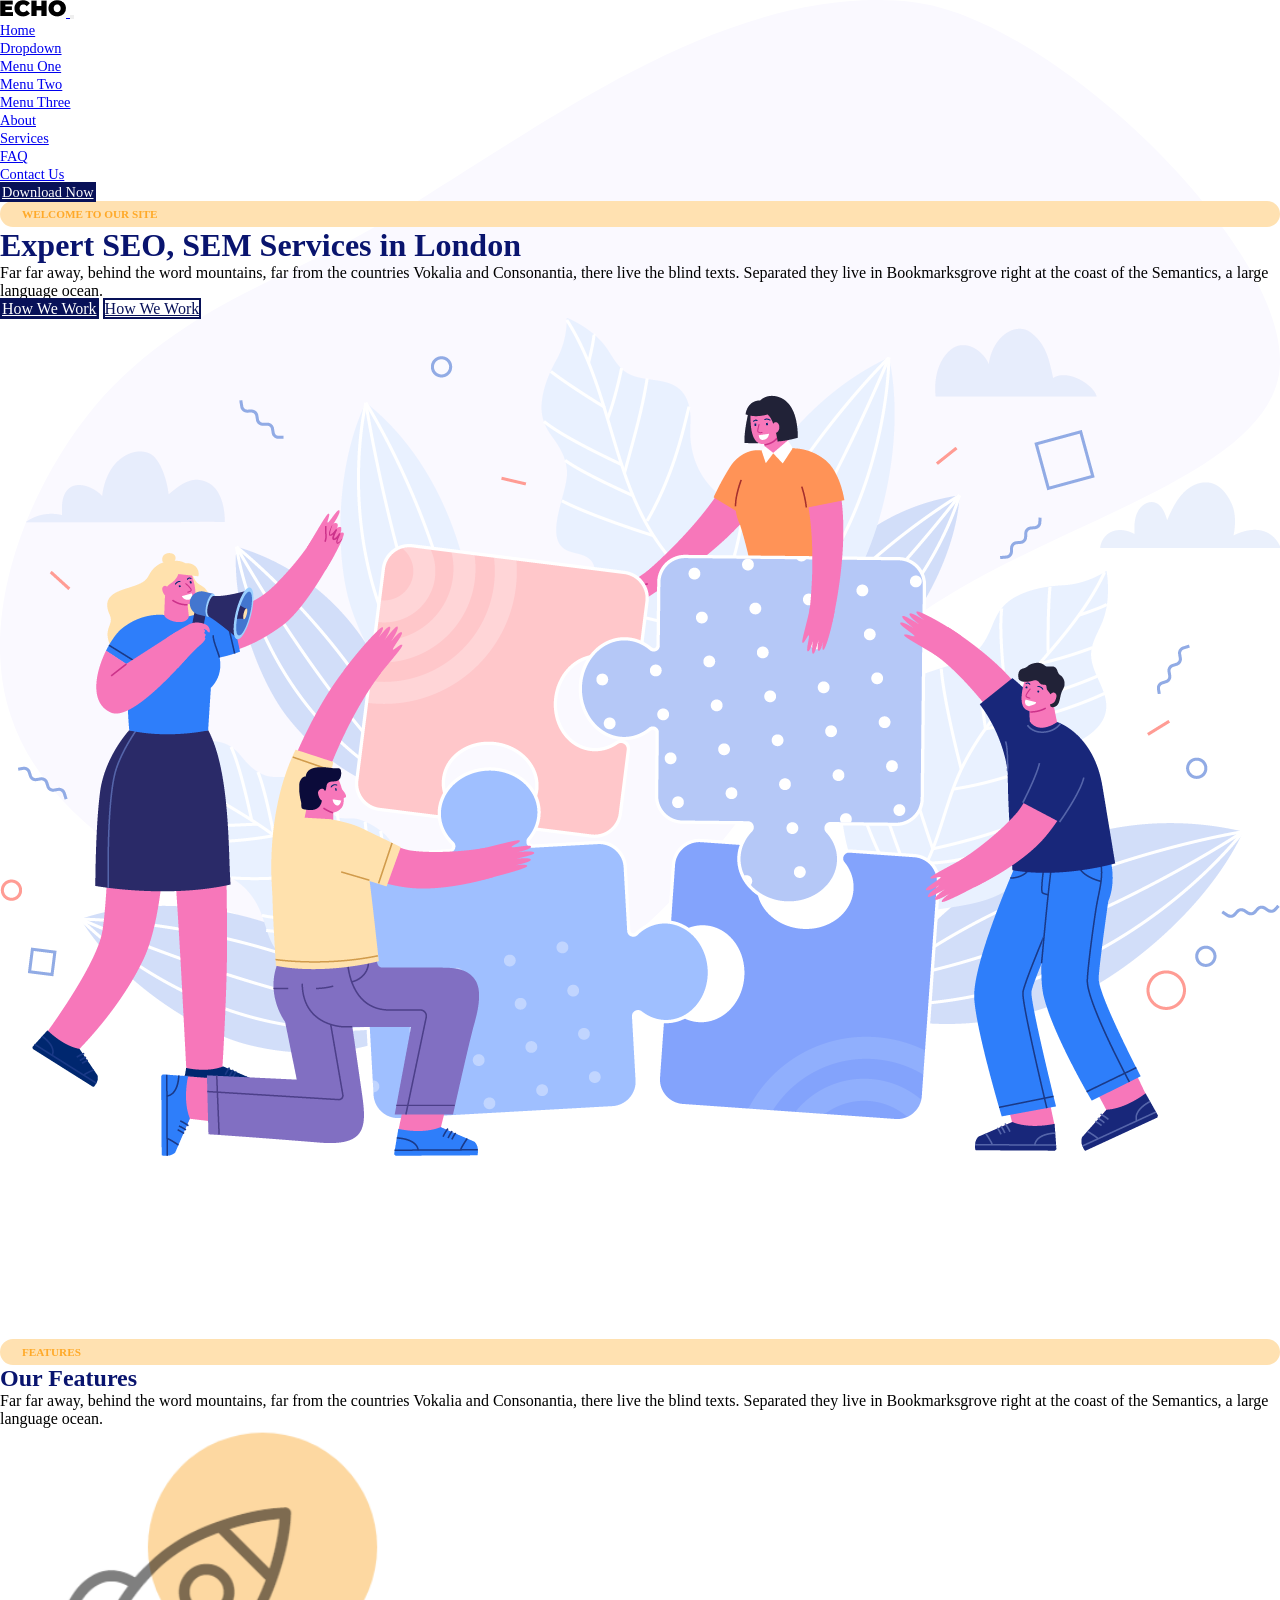
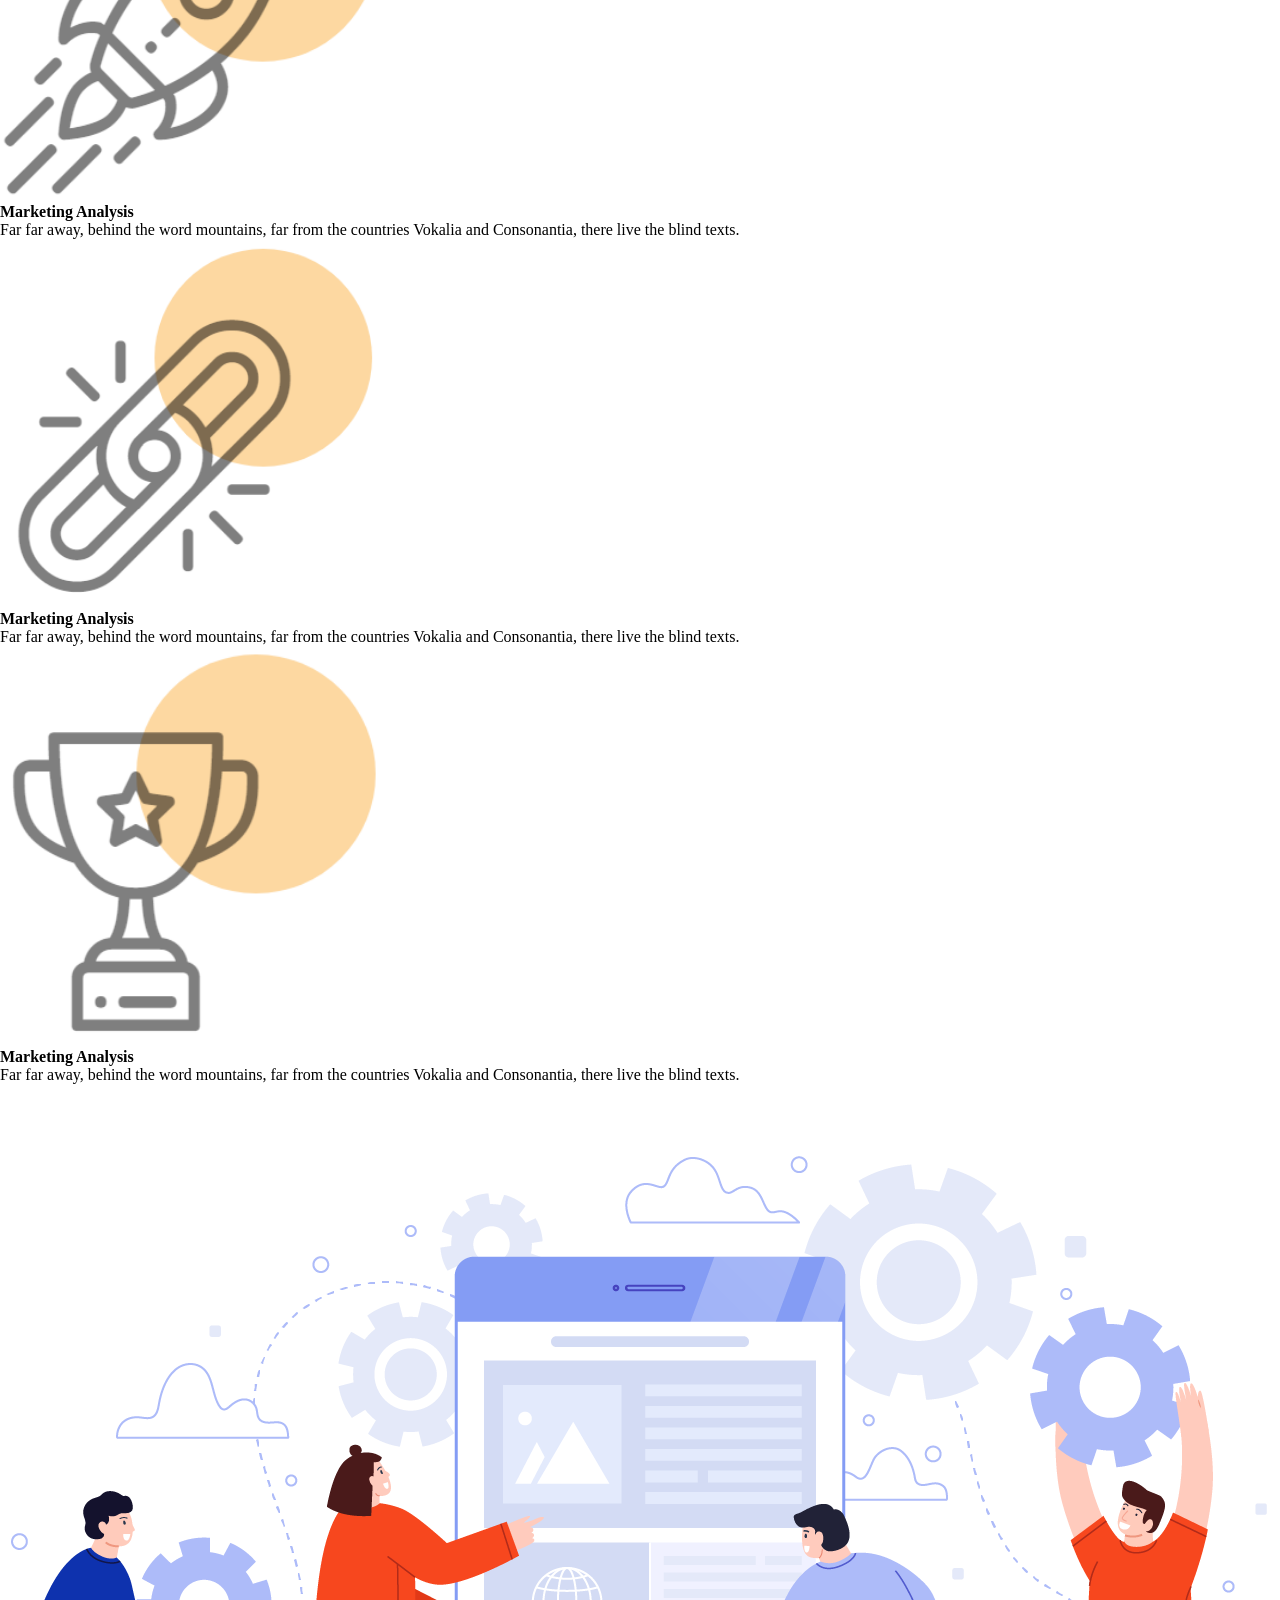
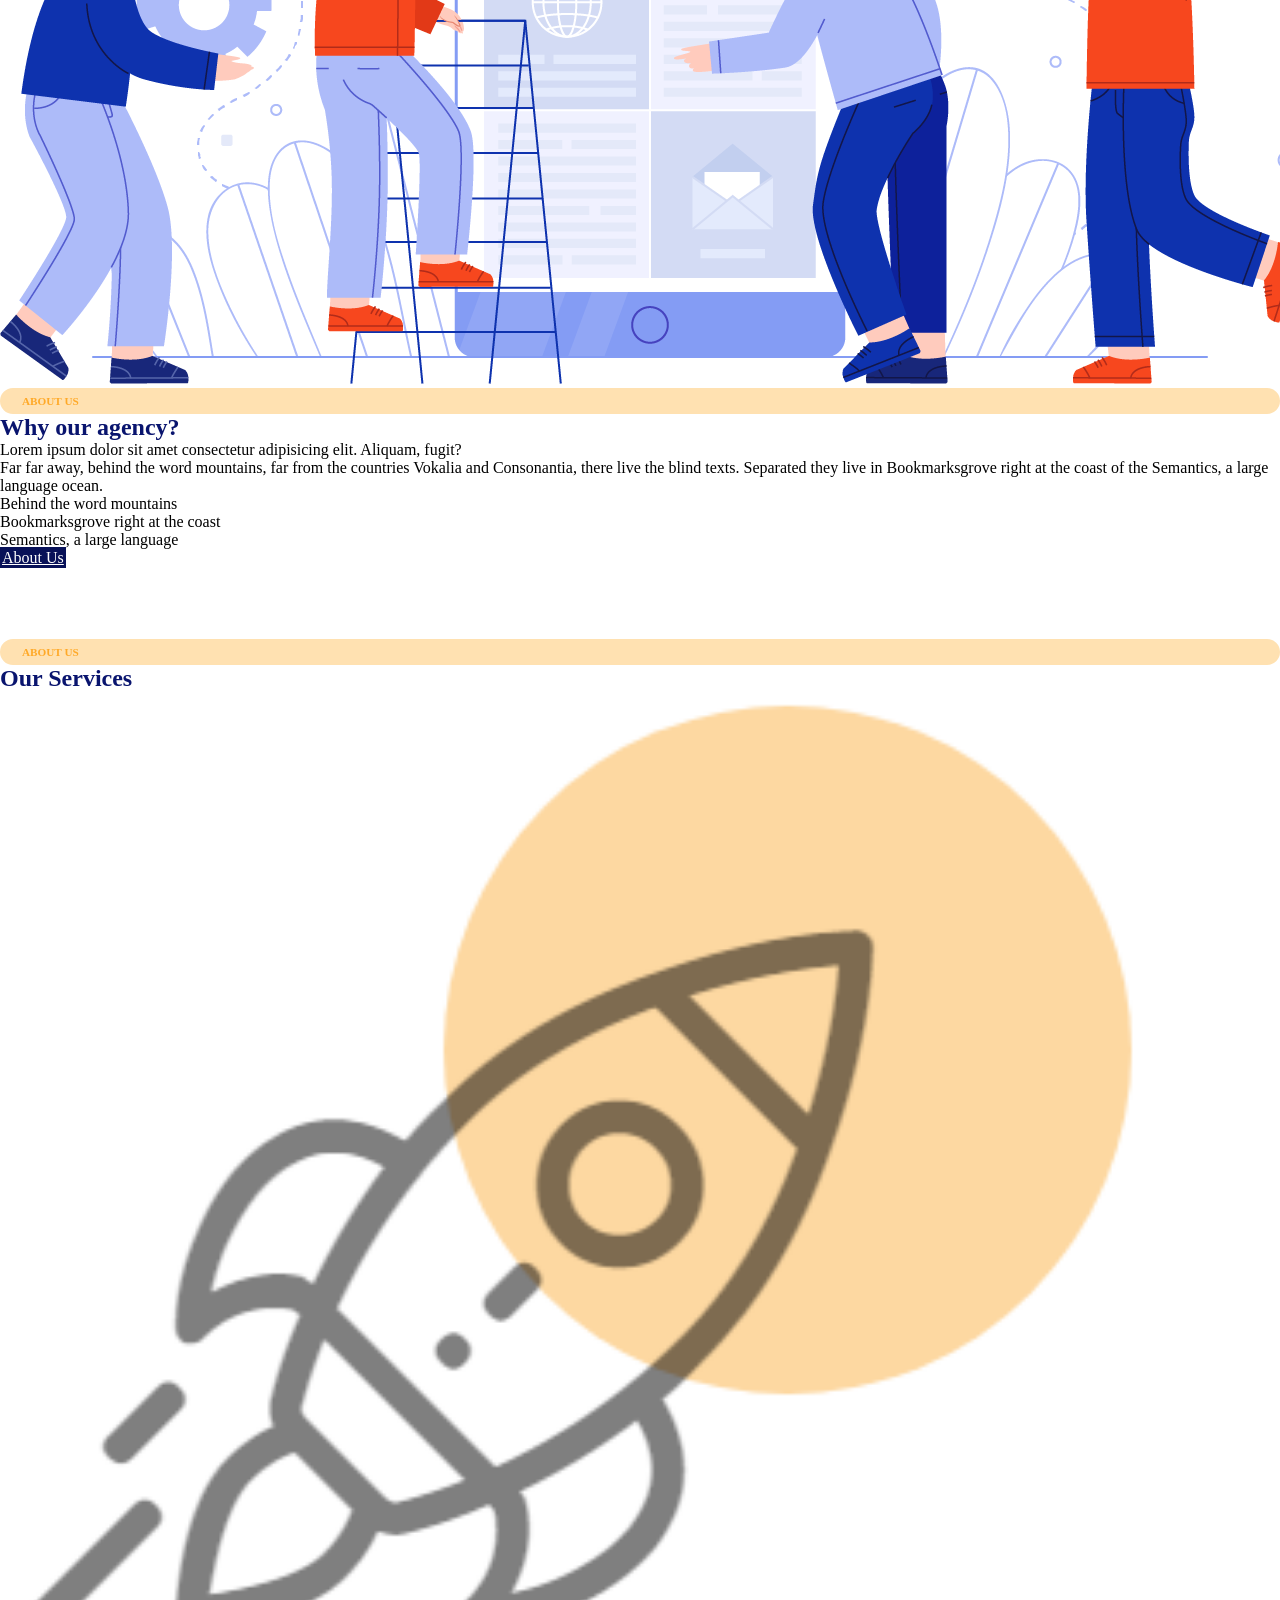
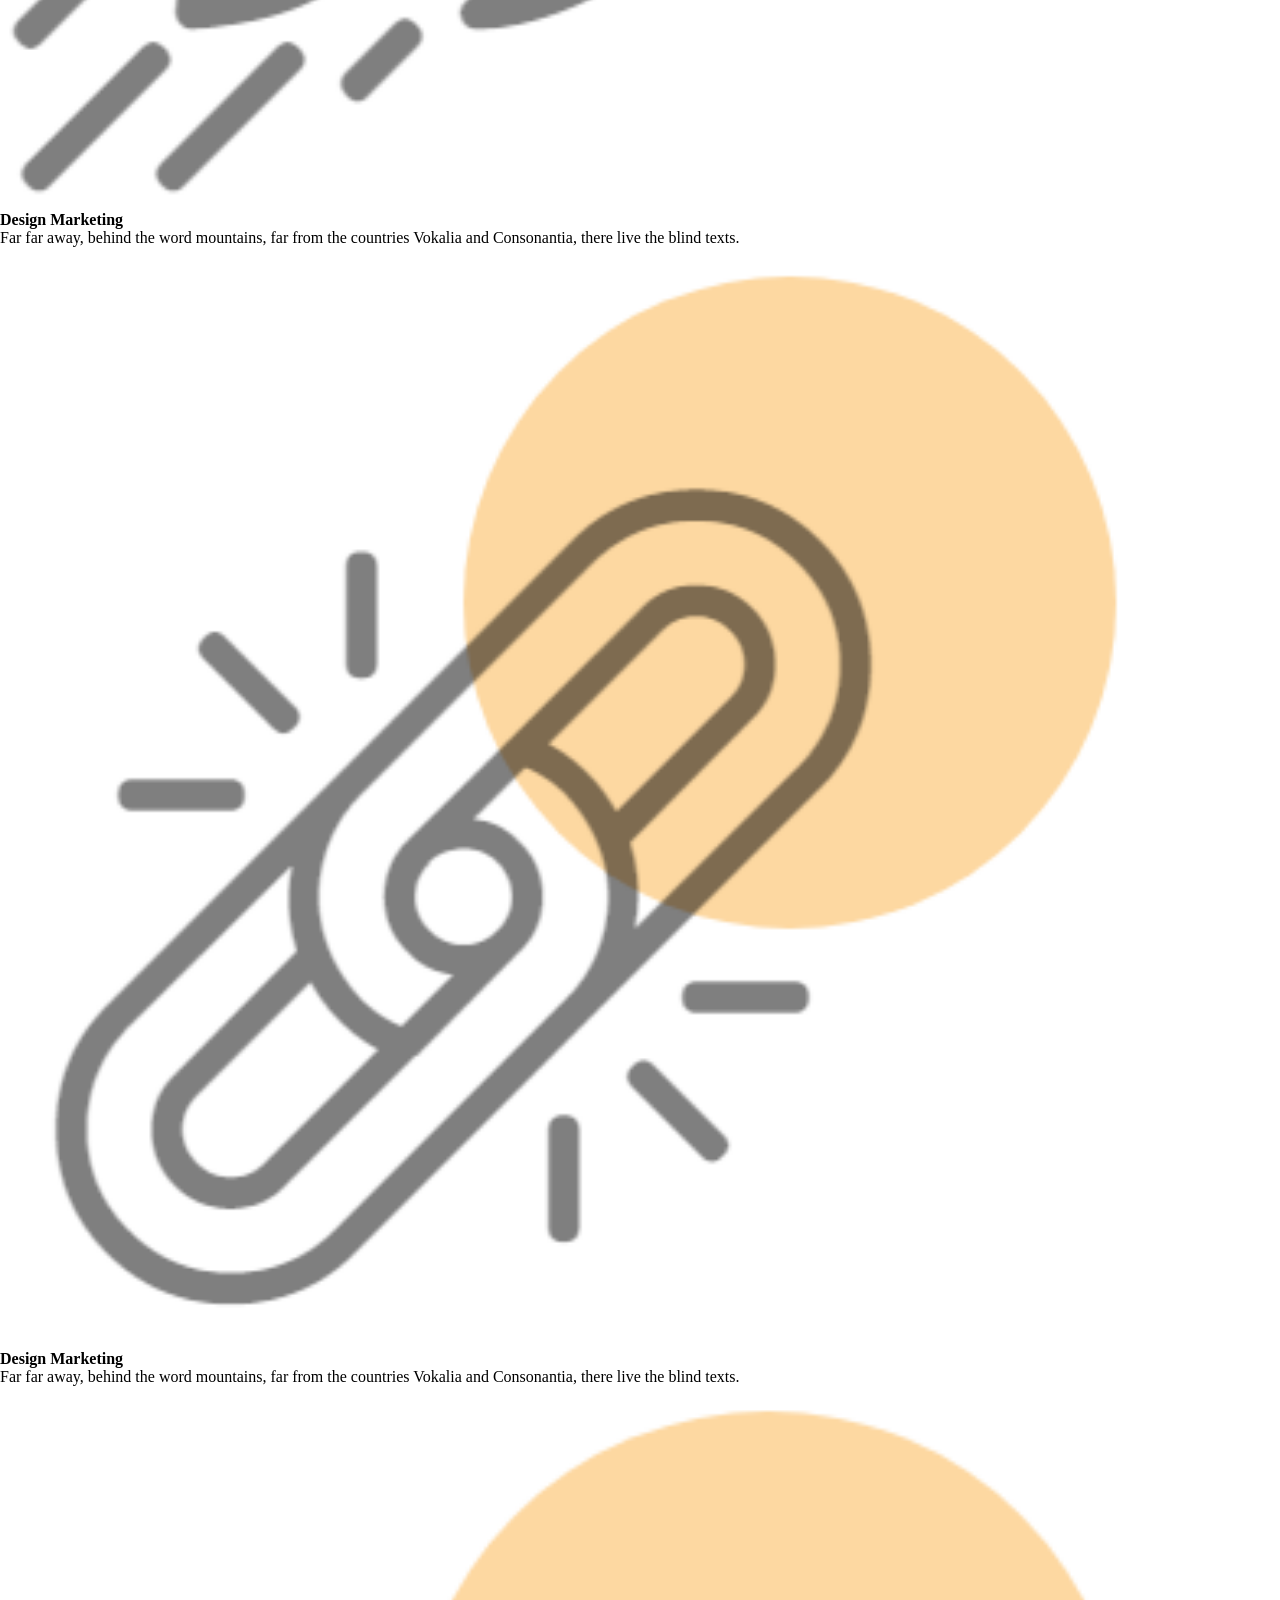
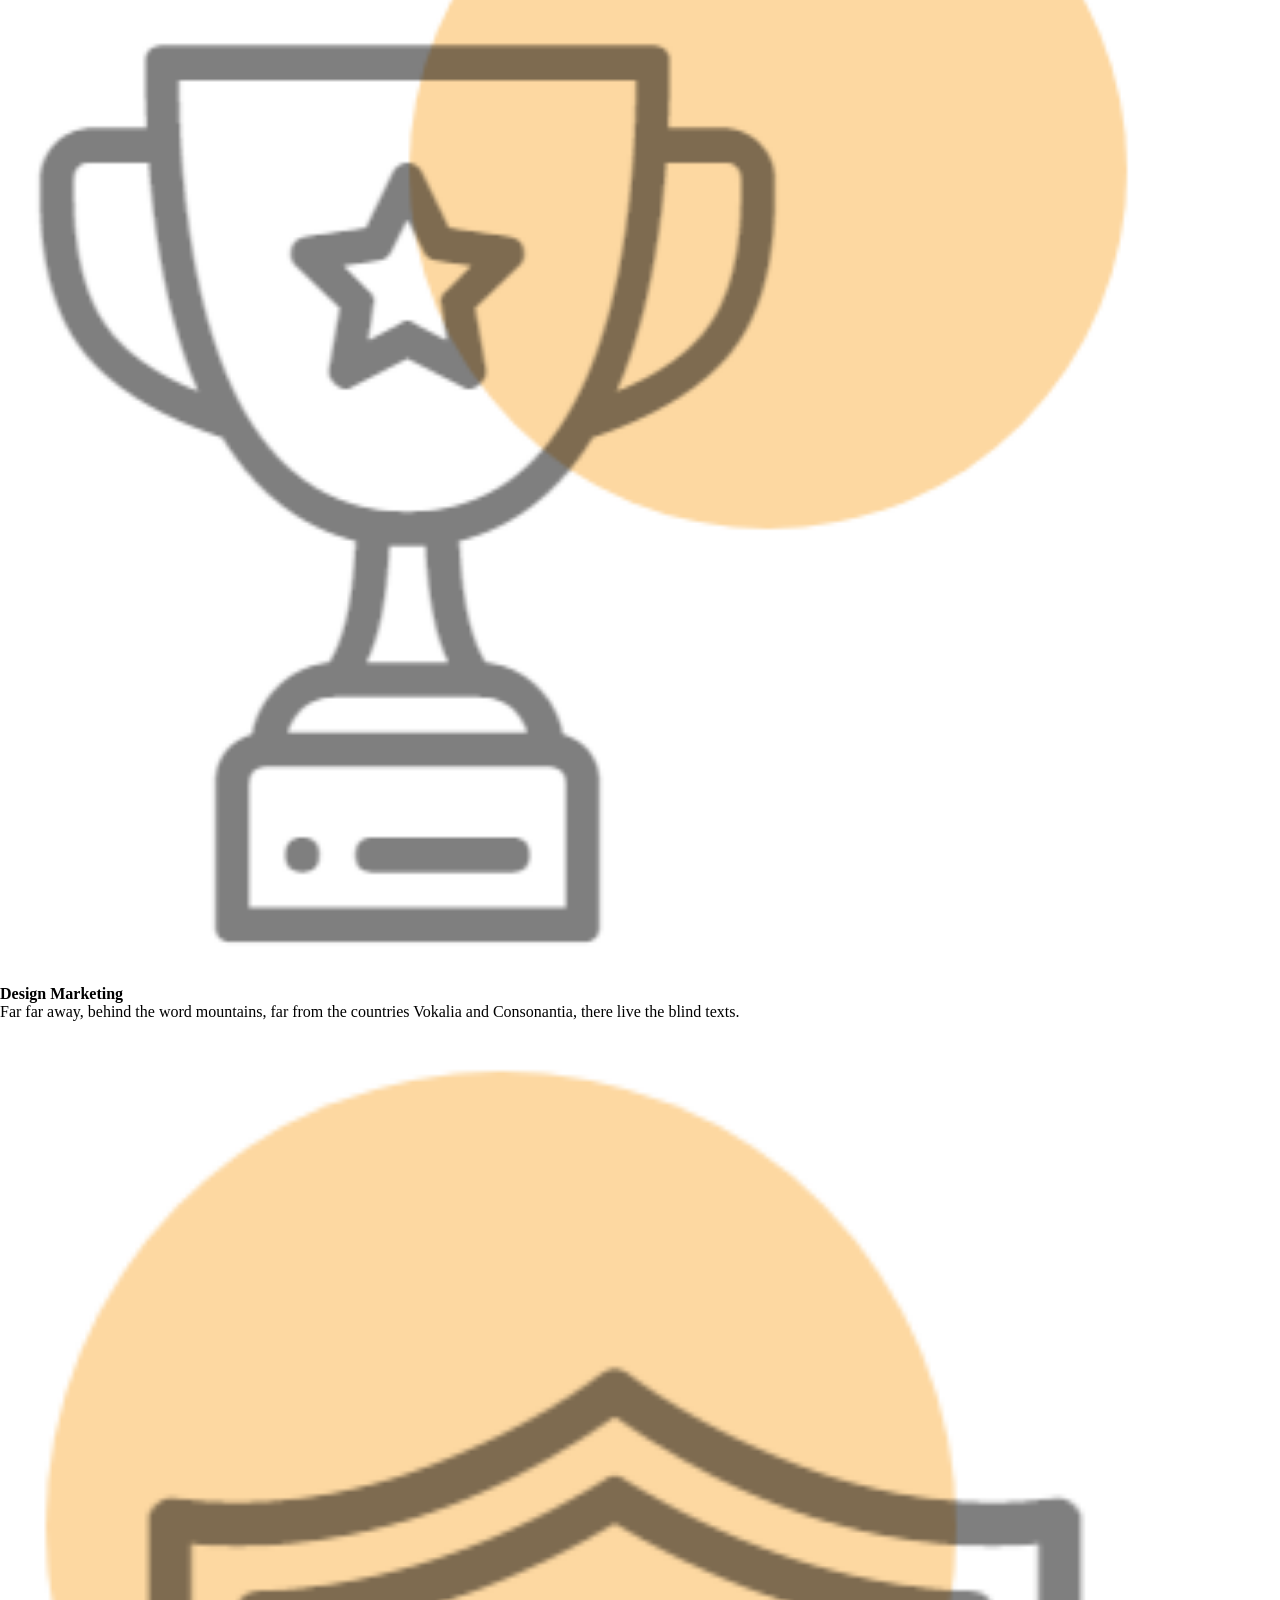
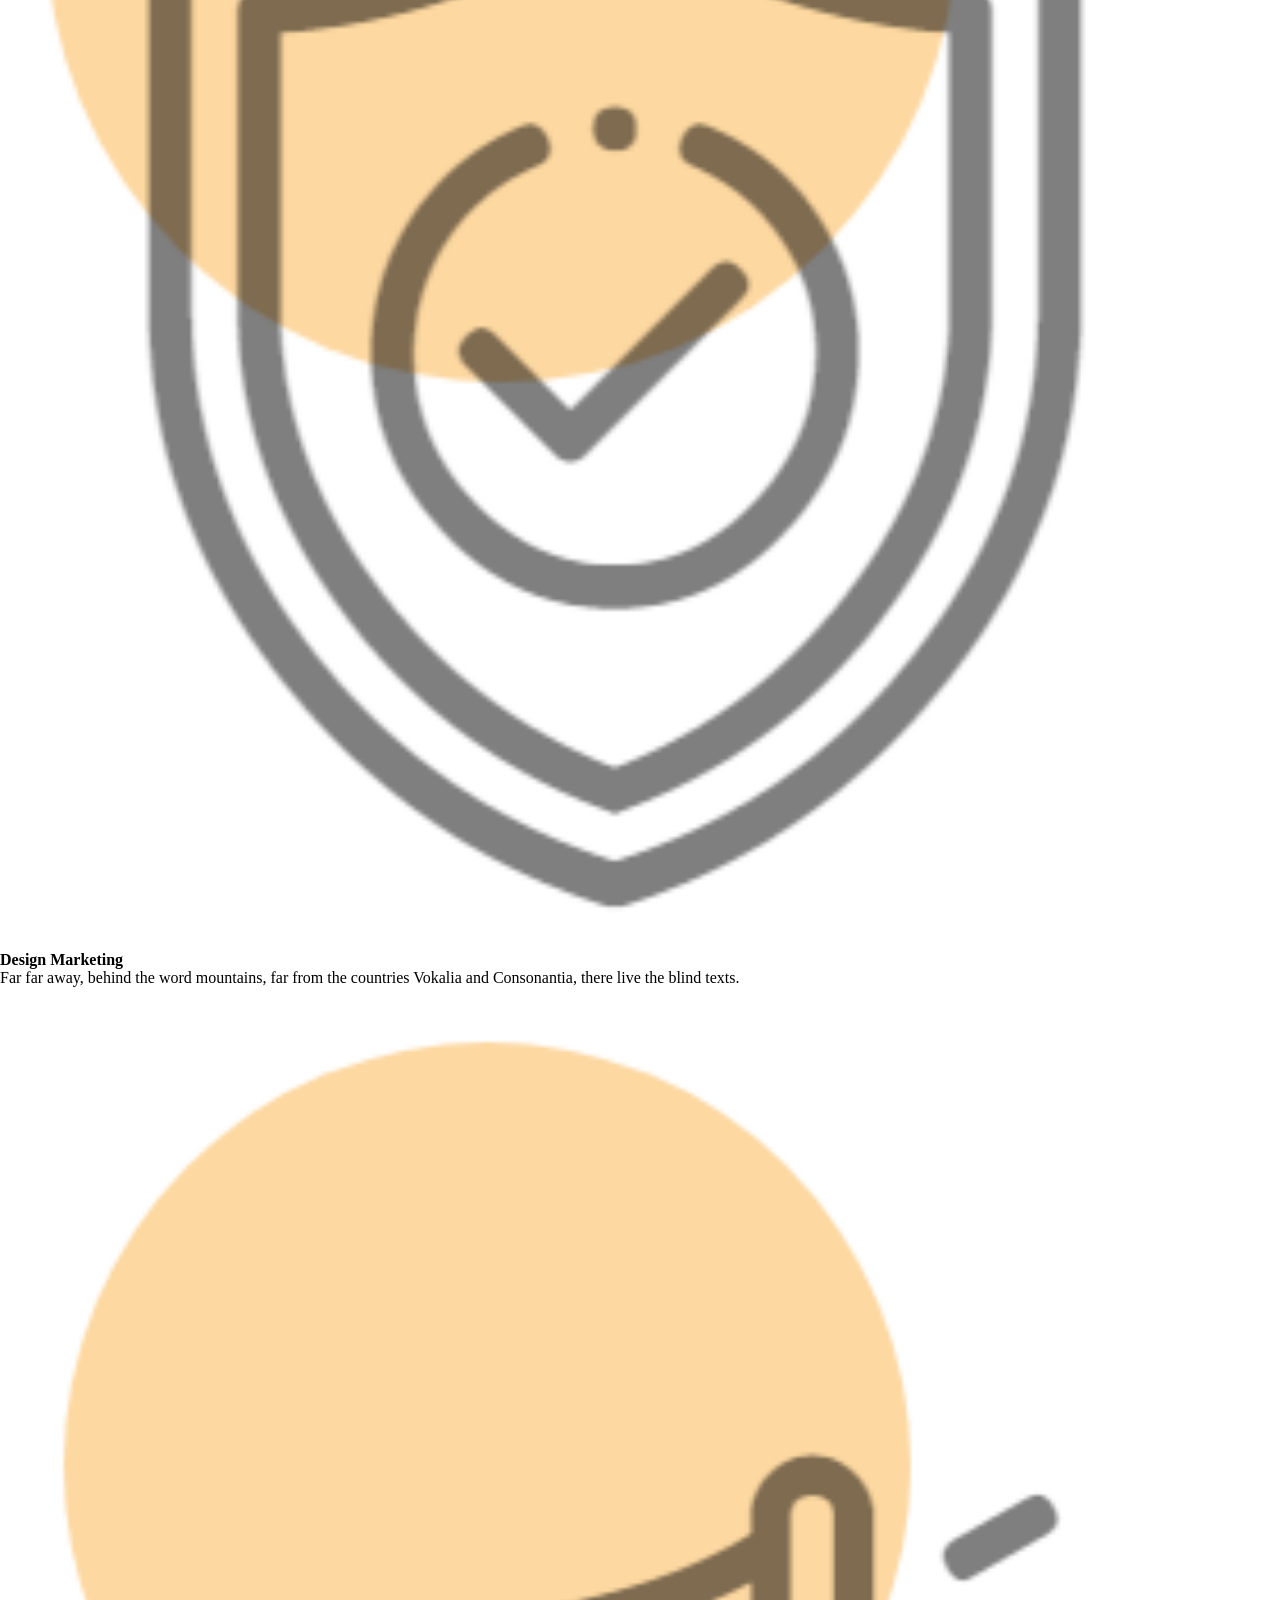
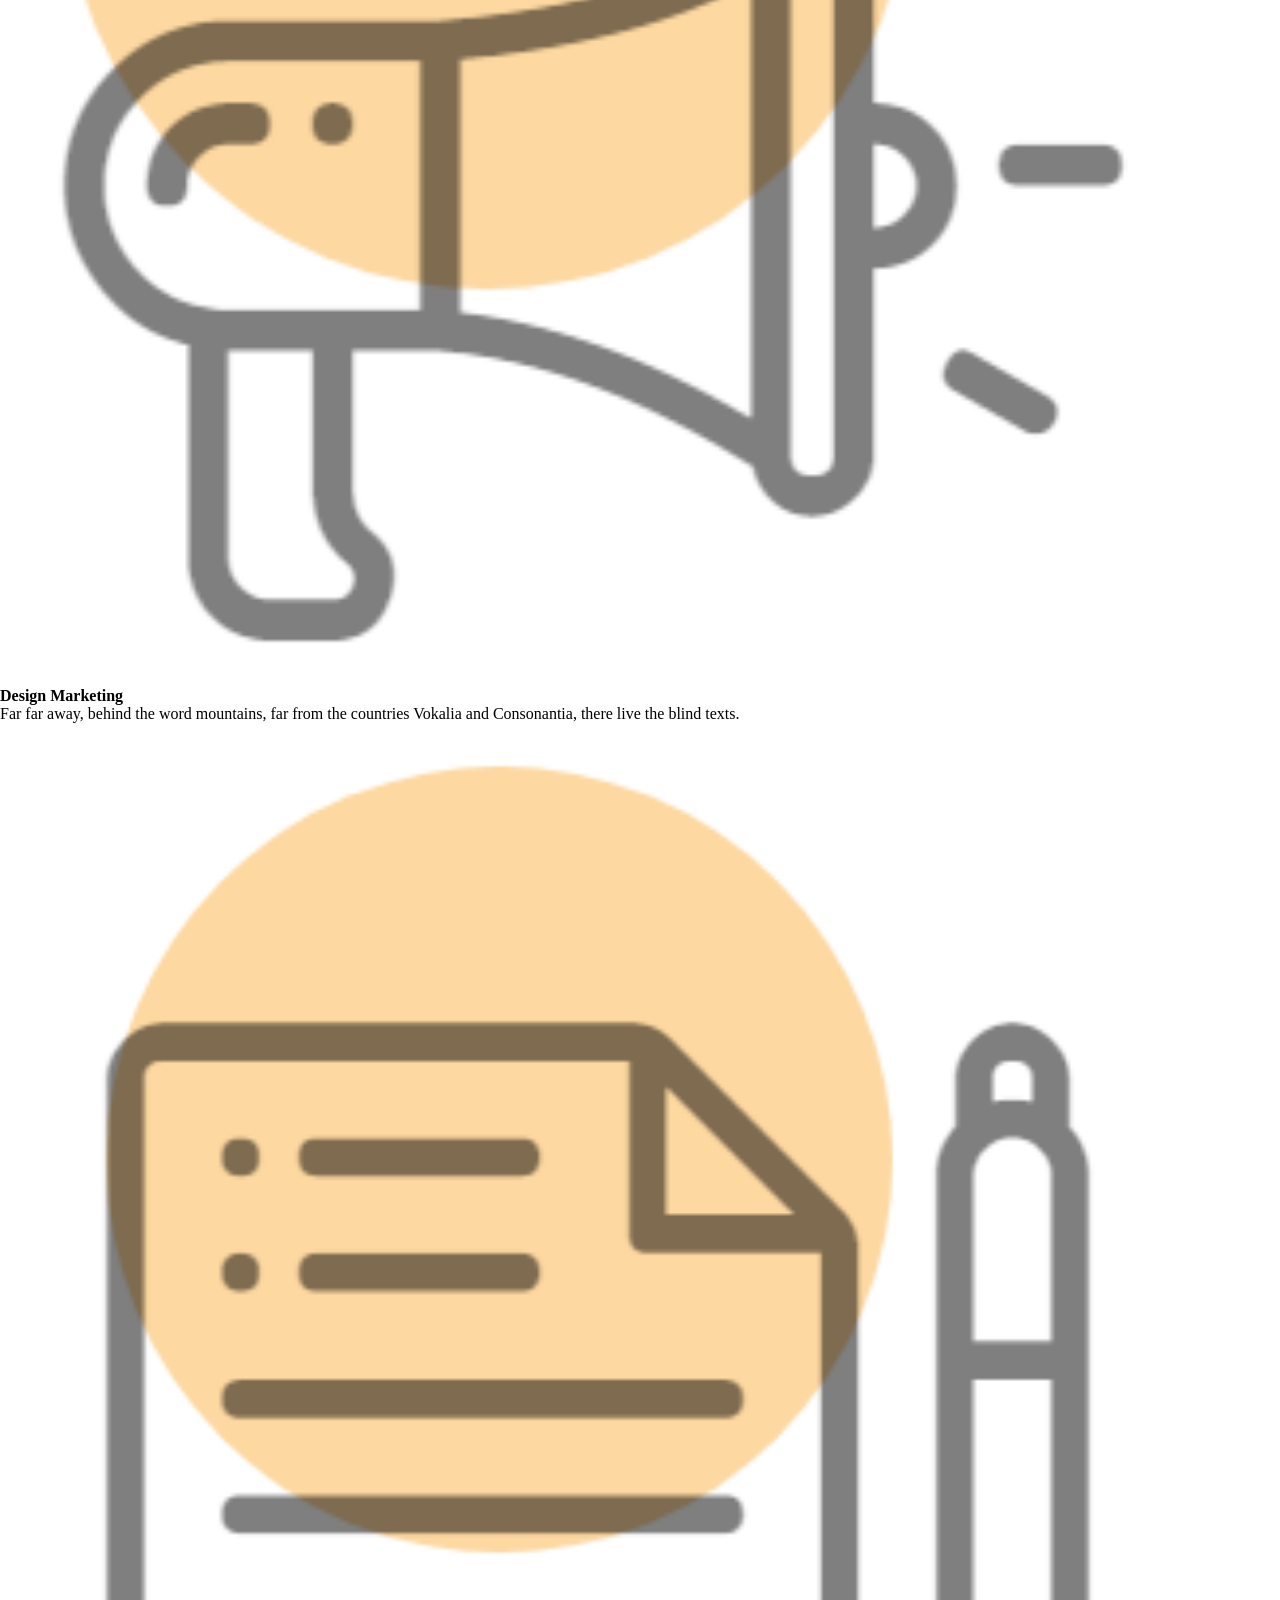
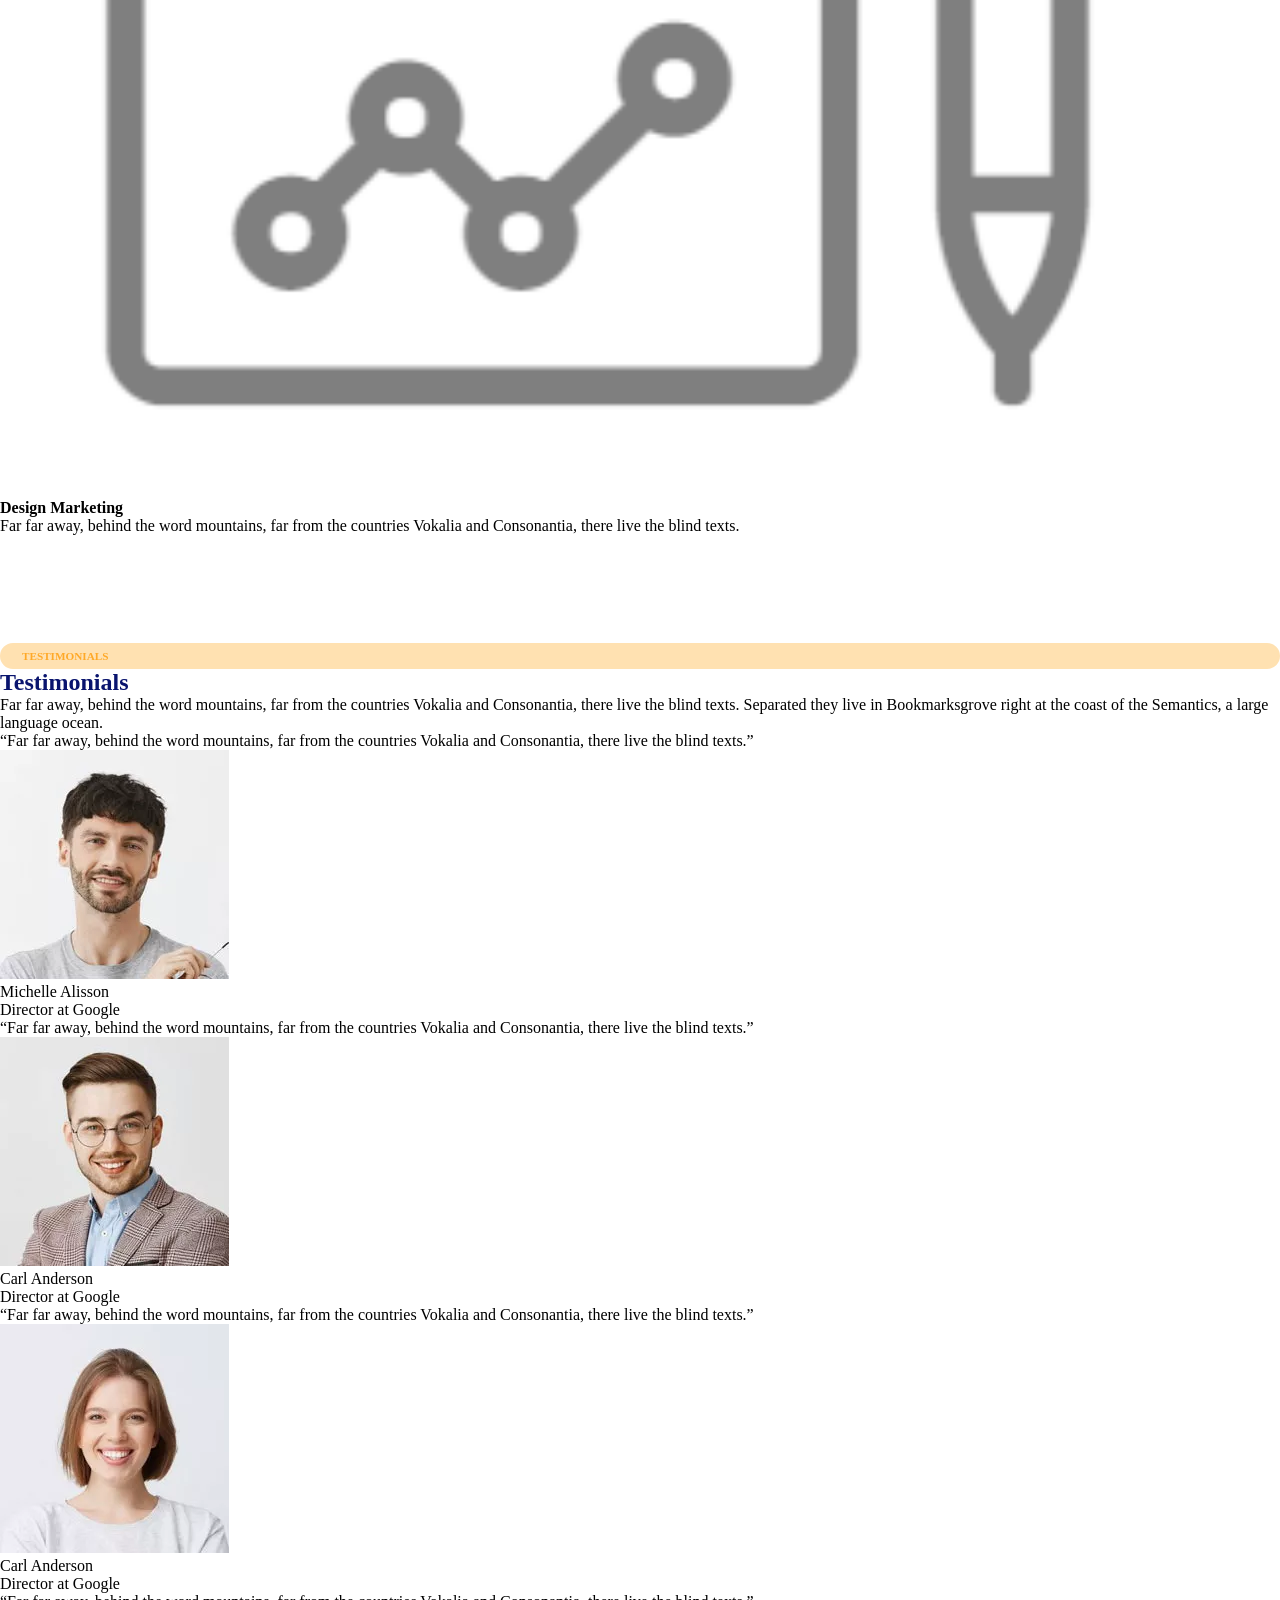
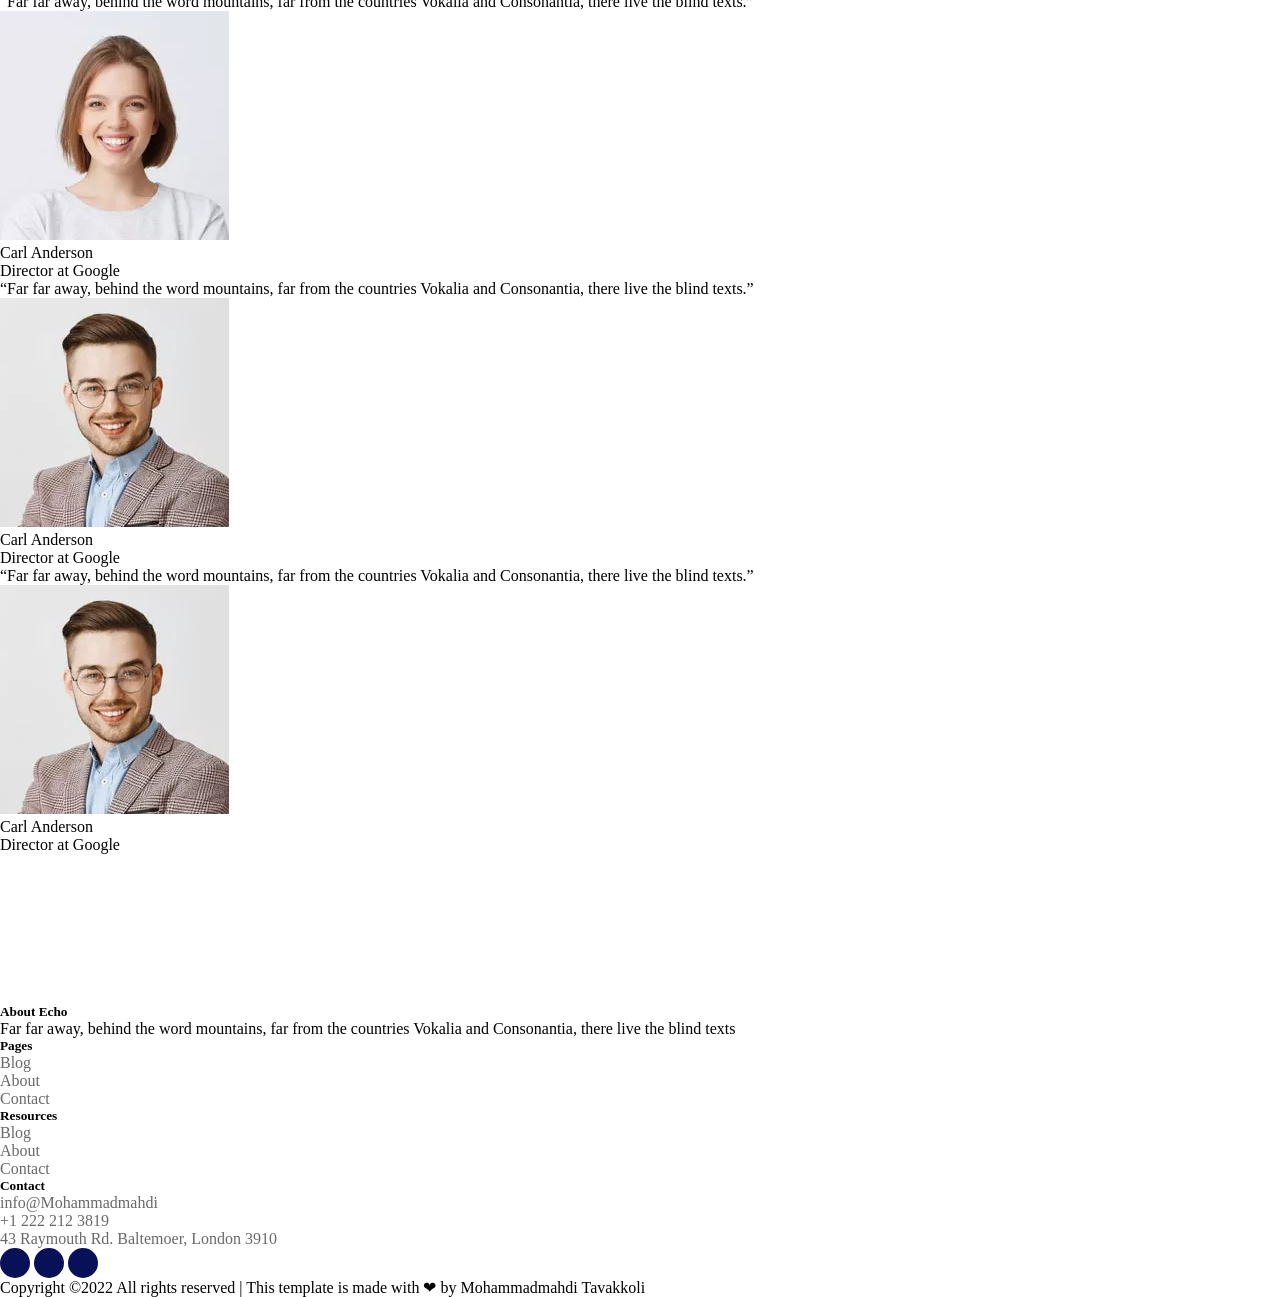
==== commit f7923fb7: "Dropdown Menu added to Navbar" ====
--- a/index.html
+++ b/index.html
@@ -38,11 +38,18 @@
                         </li>
 
                         <!-- Items 2 -->
-                        <li class="nav-item mx-2">
-                            <a class="nav-link" href="#">
+                        <li class="nav-item mx-2 dropdown">
+                            <a class="nav-link menu-btn" data-bs-toggle="dropdown" href="#">
                                 Dropdown
                                 <i class="bi bi-chevron-down"></i>
                             </a>
+                            <ul class="dropdown-menu">
+                                <li><a href="#" class="dropdown-item">Menu One</a></li>
+                                <li class="dropdown">
+                                    <a href="#" class="dropdown-item">Menu Two</a>
+                                </li>
+                                <li><a href="#" class="dropdown-item">Menu Three</a></li>
+                            </ul>
                         </li>
 
                         <!-- Items 3 -->
@@ -558,7 +565,11 @@
     <!-- Footer -->
     <footer>
         <div class="container-fluid bg-light p-0 pt-5">
-            <div style="height: 150px; overflow: hidden;" ><svg viewBox="0 0 500 150" preserveAspectRatio="none" style="height: 100%; width: 100%;"><path d="M0.00,49.98 C266.64,199.84 394.19,-15.27 500.00,49.98 L500.00,150.00 L0.00,150.00 Z" style="stroke: none; fill: #fff;"></path></svg></div>
+            <div style="height: 150px; overflow: hidden;"><svg viewBox="0 0 500 150" preserveAspectRatio="none"
+                    style="height: 100%; width: 100%;">
+                    <path d="M0.00,49.98 C266.64,199.84 394.19,-15.27 500.00,49.98 L500.00,150.00 L0.00,150.00 Z"
+                        style="stroke: none; fill: #fff;"></path>
+                </svg></div>
             <div class="container-fluid bg-white pb-1">
                 <div class="container">
                     <div class="row">
@@ -628,7 +639,8 @@
                 </div>
                 <div class="container pt-4 text-center">
                     <p>
-                        Copyright ©2022 All rights reserved | This template is made with ❤ by <span class="fw-bolder text-danger">Mohammadmahdi Tavakkoli</span>
+                        Copyright ©2022 All rights reserved | This template is made with ❤ by <span
+                            class="fw-bolder text-danger">Mohammadmahdi Tavakkoli</span>
                     </p>
                 </div>
             </div>
--- a/css/main.min.css
+++ b/css/main.min.css
@@ -1,2 +1,2 @@
-.btn-main{background-color:#081158}nav .nav-item a{font-size:.9rem}header{background-image:url("../img/header-img/header-img.svg");background-repeat:no-repeat;background-size:contain;background-position:top right}.main-badge{background-color:#ffe1b1;color:#ffa928;font-size:.7rem;padding:5px 20px;border-radius:100px;border:2px solid #ffe1b1;font-weight:900}.main-color{color:#09146e}.btn-main{background-color:#081158;color:white;font-size:1rem;border:2px solid #081158}.btn-main:hover{background-color:#081158;color:white}.btn-main:focus{-webkit-box-shadow:none;box-shadow:none}.btn-outline-main{background-color:transparent;border:2px solid #081158;color:#081158;font-size:1rem}.btn-outline-main:hover{background-color:#081158;border:2px solid #081158;color:white}.services img{width:70%}.card-hover{-webkit-transition:-webkit-box-shadow 400ms ,-webkit-transform 400ms;transition:-webkit-box-shadow 400ms ,-webkit-transform 400ms;transition:box-shadow 400ms ,transform 400ms;transition:box-shadow 400ms ,transform 400ms ,-webkit-box-shadow 400ms ,-webkit-transform 400ms}.card-hover:hover{-webkit-box-shadow:0px -0.2px 3px -7px rgba(0,0,0,0.031),0px 1.6px 7.2px -7px rgba(0,0,0,0.044),0px 5.5px 13.6px -7px rgba(0,0,0,0.055),0px 11.6px 24.3px -7px rgba(0,0,0,0.066),0px 20.8px 45.5px -7px rgba(0,0,0,0.079),0px 37px 109px -7px rgba(0,0,0,0.11);box-shadow:0px -0.2px 3px -7px rgba(0,0,0,0.031),0px 1.6px 7.2px -7px rgba(0,0,0,0.044),0px 5.5px 13.6px -7px rgba(0,0,0,0.055),0px 11.6px 24.3px -7px rgba(0,0,0,0.066),0px 20.8px 45.5px -7px rgba(0,0,0,0.079),0px 37px 109px -7px rgba(0,0,0,0.11);-webkit-transform:scale(1.01);transform:scale(1.01)}@media screen and (max-width: 400px){.services img{width:100%}}@media screen and (min-width: 1200px){.services img{width:90%}}.card-hover-2{transition:border-color 400ms;-o-transition:border-color 400ms;-moz-transition:border-color 400ms;-webkit-transition:border-color 400ms}.card-hover-2:hover{border-color:#081158}footer .footer-link{color:#696969;text-decoration:none;transition:color 300ms;-o-transition:color 300ms;-moz-transition:color 300ms;-webkit-transition:color 300ms;position:relative;padding-bottom:6px}footer .footer-link:hover{color:#ff7b00}footer .footer-link::before{content:"";position:absolute;bottom:0;left:0;height:2px;width:0%;background-color:#ff7b00;transition:width 300ms;-o-transition:width 300ms;-moz-transition:width 300ms;-webkit-transition:width 300ms}footer .footer-link:hover.footer-link::before{width:100%}.social-media{background-color:#081158;width:30px;height:30px;border-radius:50%;display:-webkit-inline-box;display:-ms-inline-flexbox;display:inline-flex;-webkit-box-pack:center;-ms-flex-pack:center;justify-content:center;-webkit-box-align:center;-ms-flex-align:center;align-items:center}.social-media a{color:#ffa928;text-decoration:none}*{margin:0;padding:0;-webkit-box-sizing:border-box;box-sizing:border-box}body{background-color:#FFFFFF}
+.btn-main{background-color:#081158}nav .nav-item a{font-size:.9rem}.menu-btn:hover+ul,.menu-btn+ul:hover{display:block}.dropdown-item:active{background-color:#ffa928}header{background-image:url("../img/header-img/header-img.svg");background-repeat:no-repeat;background-size:contain;background-position:top right}.main-badge{background-color:#ffe1b1;color:#ffa928;font-size:.7rem;padding:5px 20px;border-radius:100px;border:2px solid #ffe1b1;font-weight:900}.main-color{color:#09146e}.btn-main{background-color:#081158;color:white;font-size:1rem;border:2px solid #081158}.btn-main:hover{background-color:#081158;color:white}.btn-main:focus{-webkit-box-shadow:none;box-shadow:none}.btn-outline-main{background-color:transparent;border:2px solid #081158;color:#081158;font-size:1rem}.btn-outline-main:hover{background-color:#081158;border:2px solid #081158;color:white}.services img{width:70%}.card-hover{-webkit-transition:-webkit-box-shadow 400ms ,-webkit-transform 400ms;transition:-webkit-box-shadow 400ms ,-webkit-transform 400ms;transition:box-shadow 400ms ,transform 400ms;transition:box-shadow 400ms ,transform 400ms ,-webkit-box-shadow 400ms ,-webkit-transform 400ms}.card-hover:hover{-webkit-box-shadow:0px -0.2px 3px -7px rgba(0,0,0,0.031),0px 1.6px 7.2px -7px rgba(0,0,0,0.044),0px 5.5px 13.6px -7px rgba(0,0,0,0.055),0px 11.6px 24.3px -7px rgba(0,0,0,0.066),0px 20.8px 45.5px -7px rgba(0,0,0,0.079),0px 37px 109px -7px rgba(0,0,0,0.11);box-shadow:0px -0.2px 3px -7px rgba(0,0,0,0.031),0px 1.6px 7.2px -7px rgba(0,0,0,0.044),0px 5.5px 13.6px -7px rgba(0,0,0,0.055),0px 11.6px 24.3px -7px rgba(0,0,0,0.066),0px 20.8px 45.5px -7px rgba(0,0,0,0.079),0px 37px 109px -7px rgba(0,0,0,0.11);-webkit-transform:scale(1.01);transform:scale(1.01)}@media screen and (max-width: 400px){.services img{width:100%}}@media screen and (min-width: 1200px){.services img{width:90%}}.card-hover-2{transition:border-color 400ms;-o-transition:border-color 400ms;-moz-transition:border-color 400ms;-webkit-transition:border-color 400ms}.card-hover-2:hover{border-color:#081158}footer .footer-link{color:#696969;text-decoration:none;transition:color 300ms;-o-transition:color 300ms;-moz-transition:color 300ms;-webkit-transition:color 300ms;position:relative;padding-bottom:6px}footer .footer-link:hover{color:#ff7b00}footer .footer-link::before{content:"";position:absolute;bottom:0;left:0;height:2px;width:0%;background-color:#ff7b00;transition:width 300ms;-o-transition:width 300ms;-moz-transition:width 300ms;-webkit-transition:width 300ms}footer .footer-link:hover.footer-link::before{width:100%}.social-media{background-color:#081158;width:30px;height:30px;border-radius:50%;display:-webkit-inline-box;display:-ms-inline-flexbox;display:inline-flex;-webkit-box-pack:center;-ms-flex-pack:center;justify-content:center;-webkit-box-align:center;-ms-flex-align:center;align-items:center}.social-media a{color:#ffa928;text-decoration:none}*{margin:0;padding:0;-webkit-box-sizing:border-box;box-sizing:border-box}body{background-color:#FFFFFF}
 /*# sourceMappingURL=main.min.css.map */
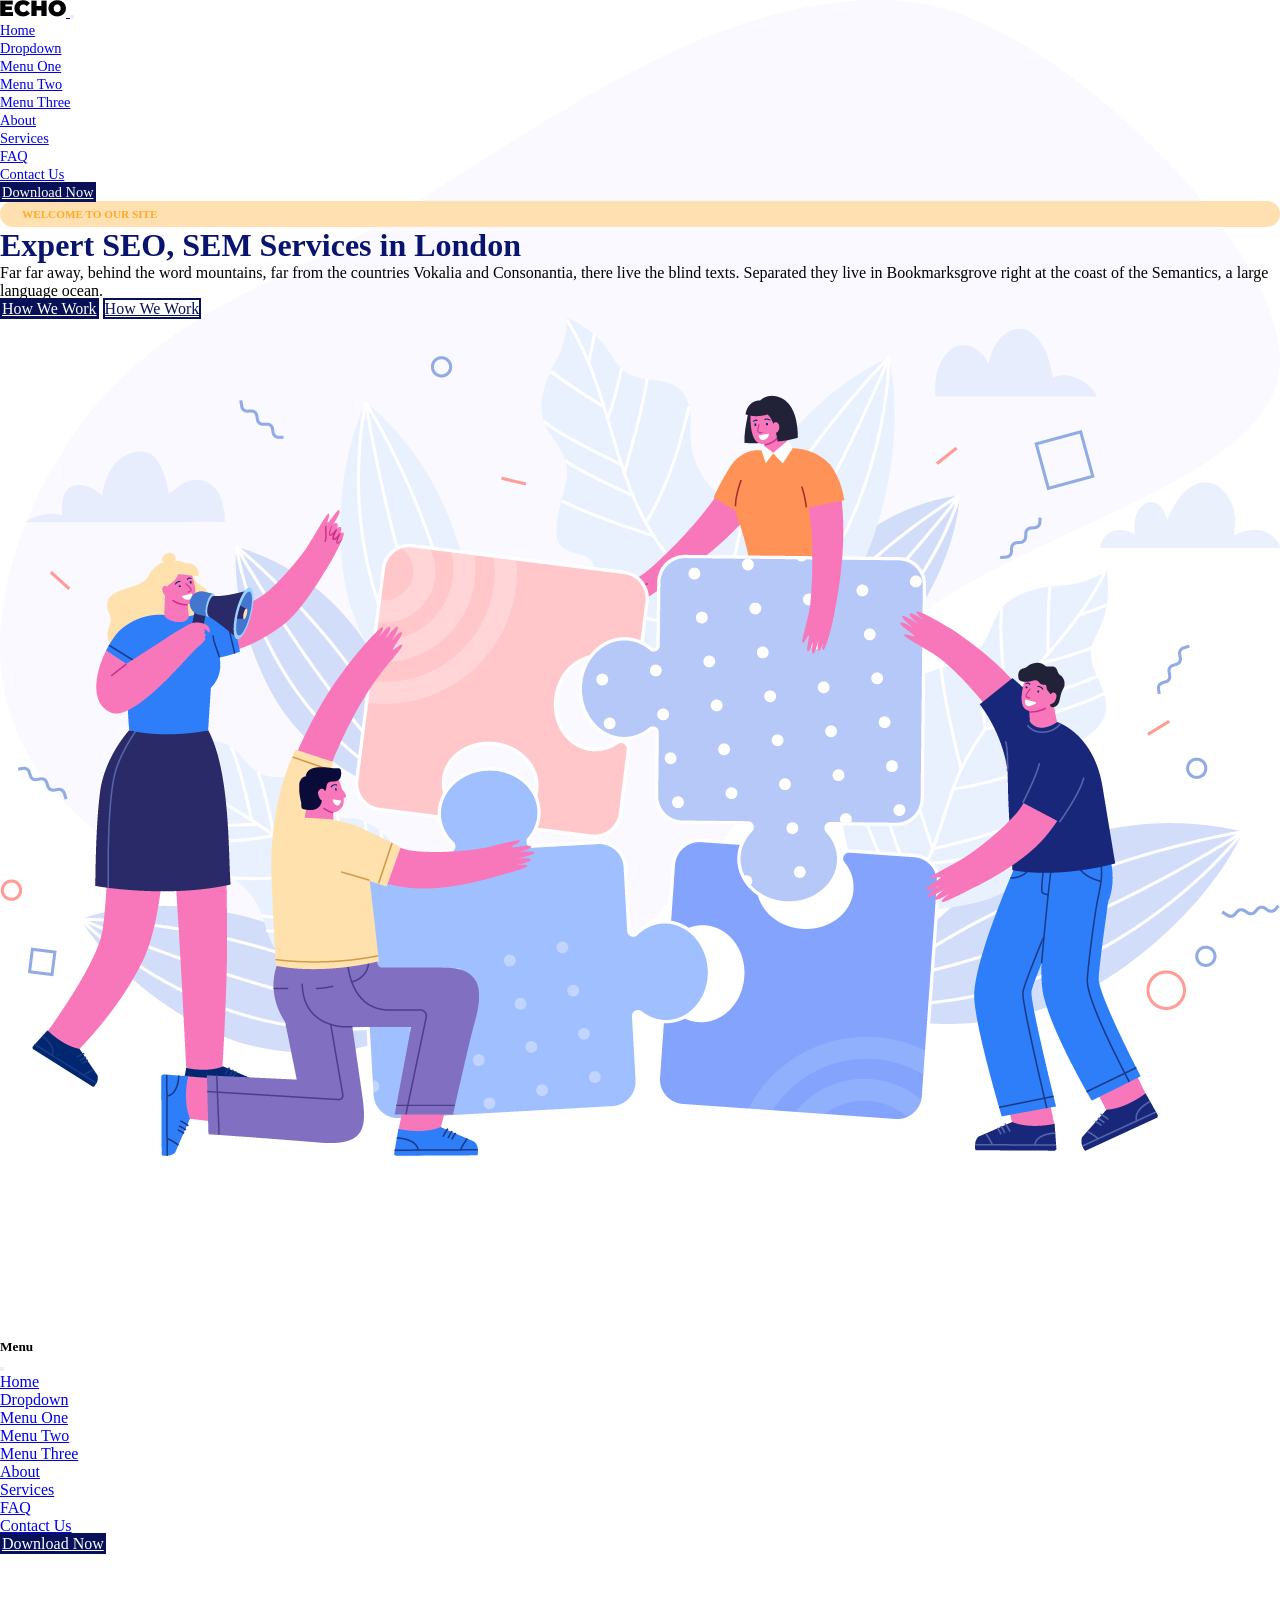
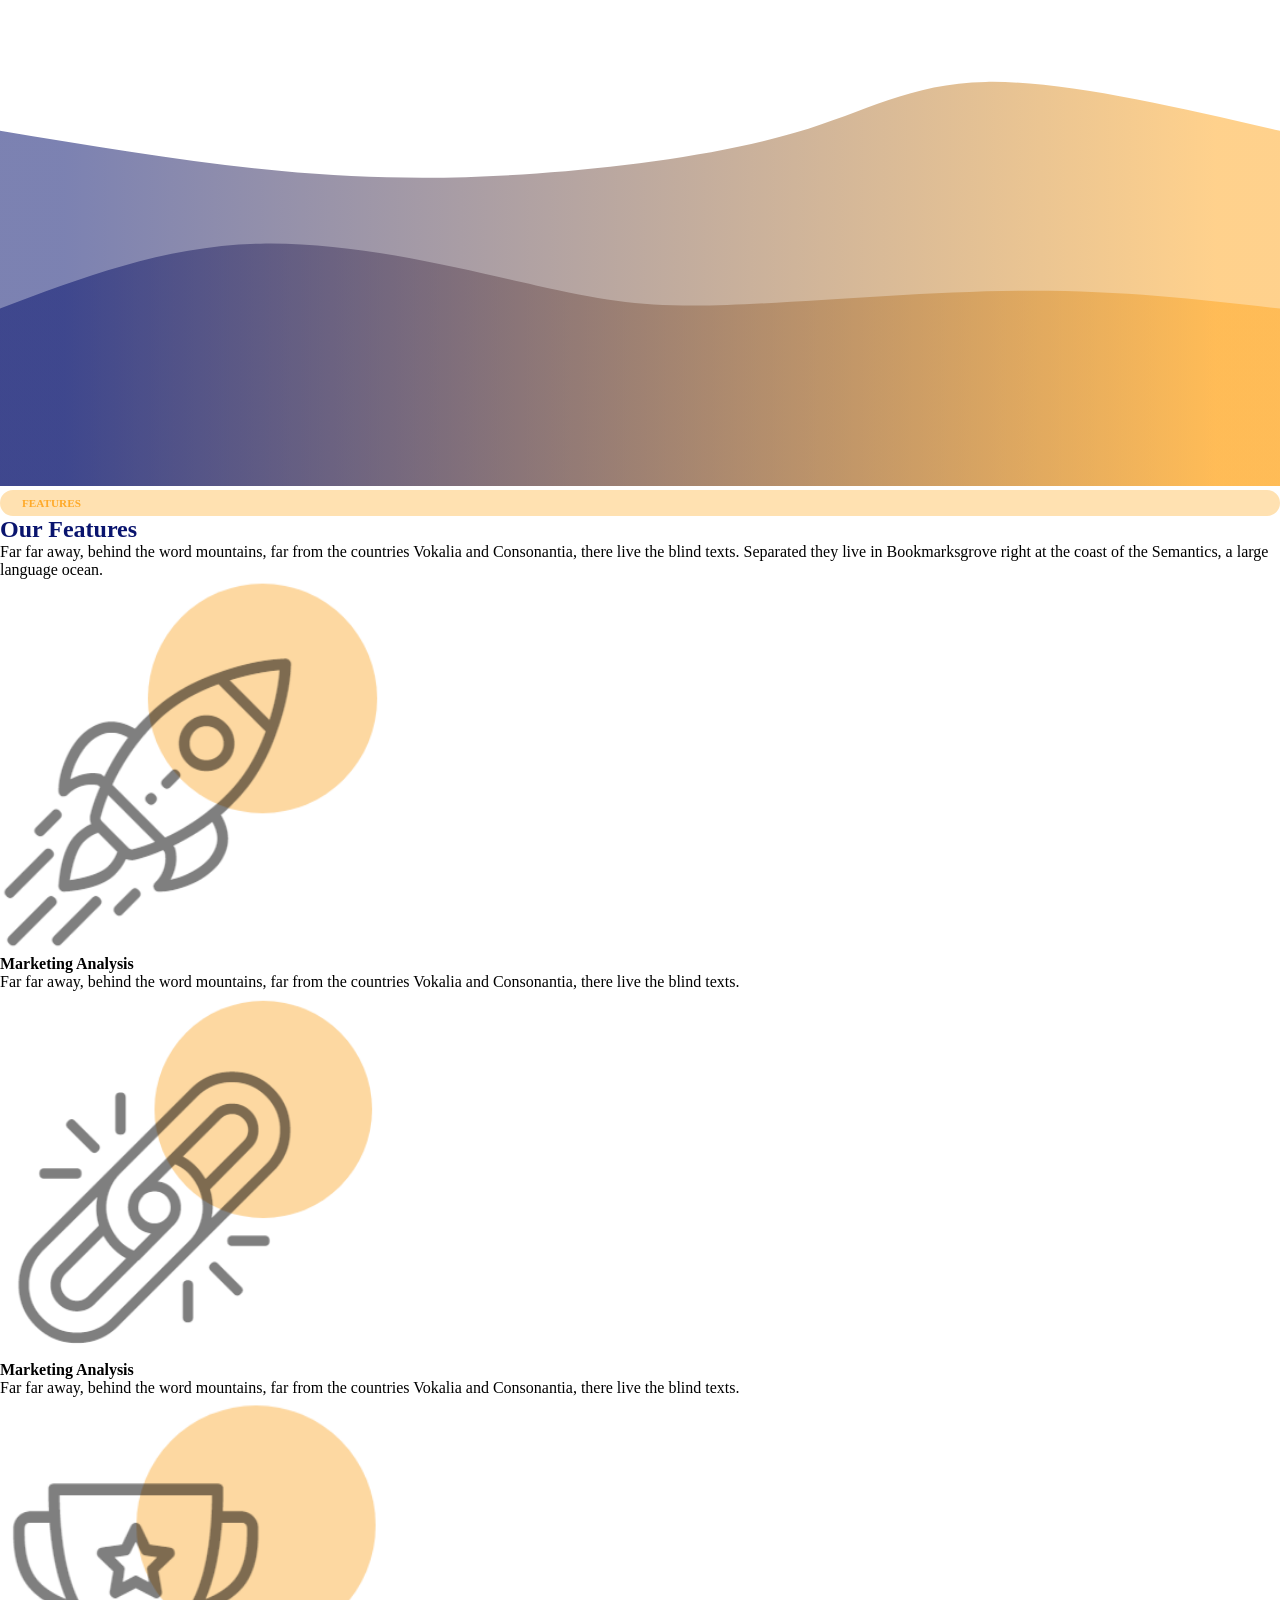
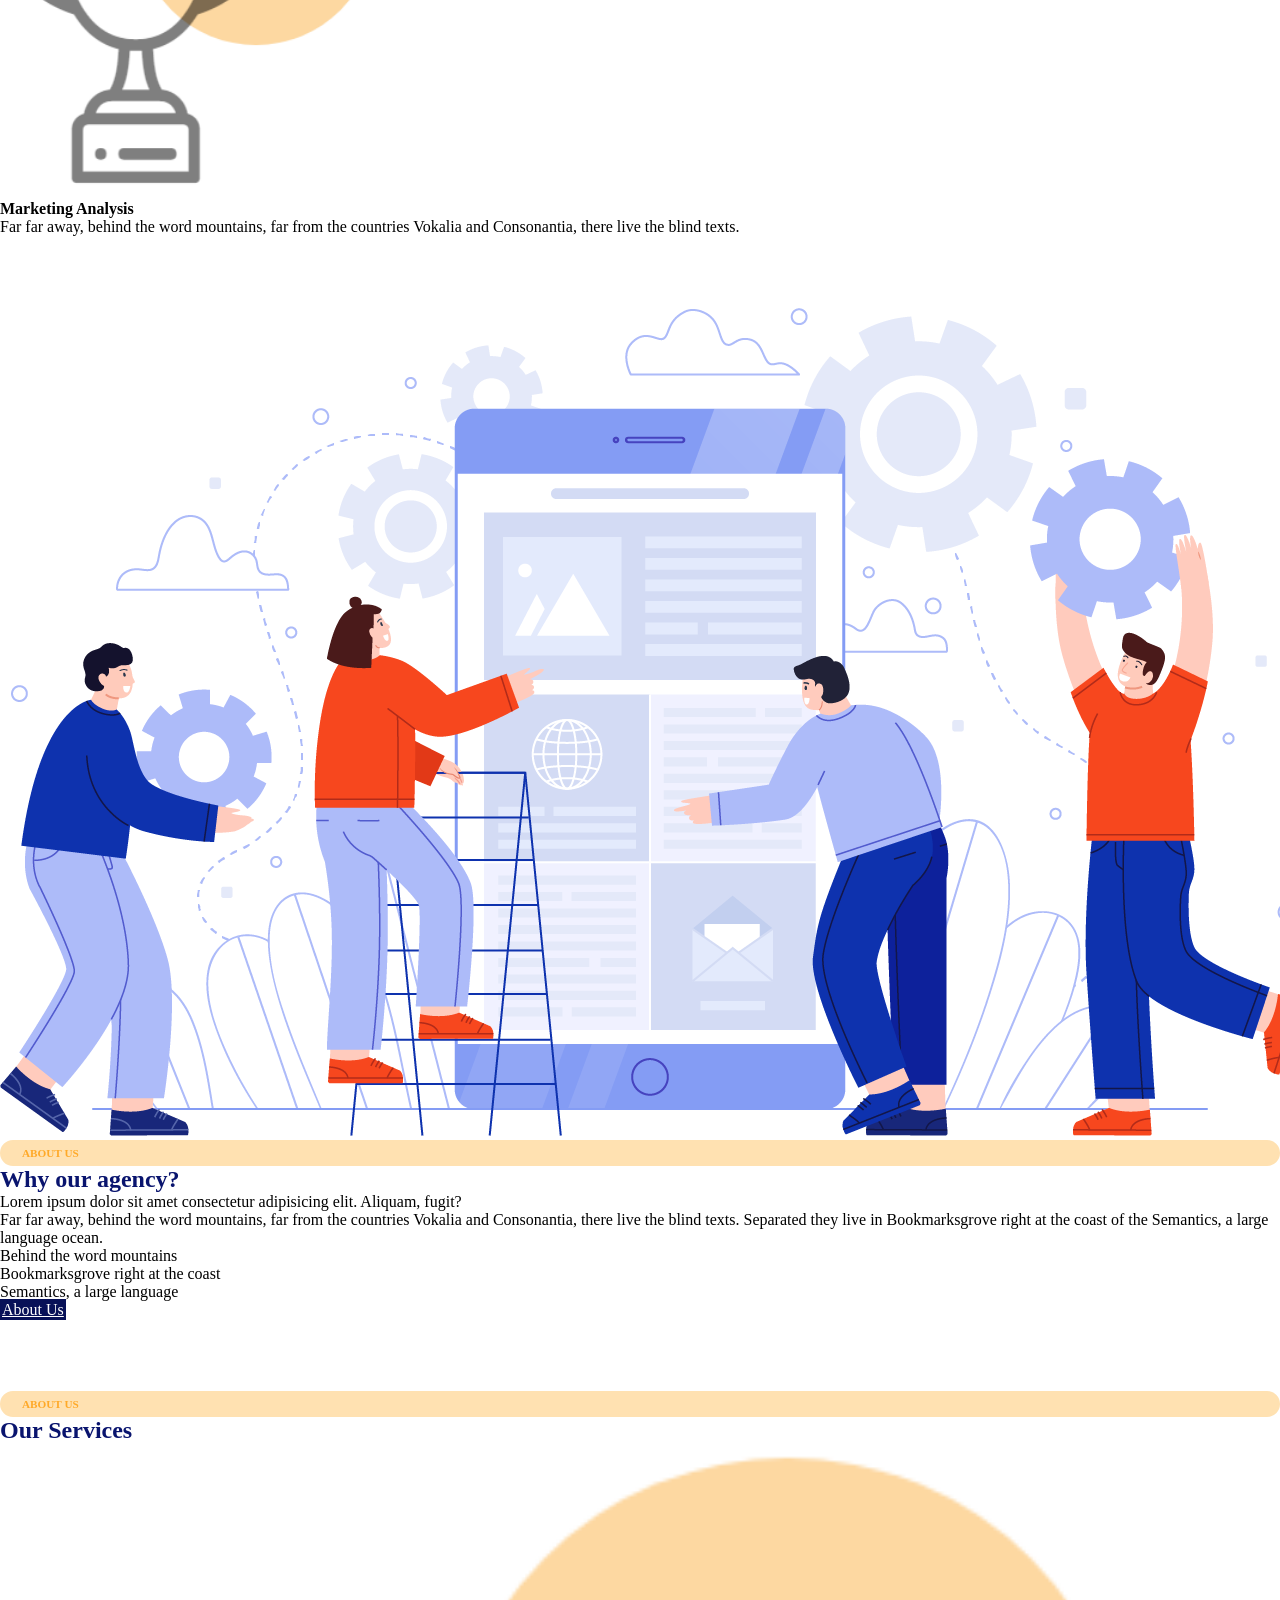
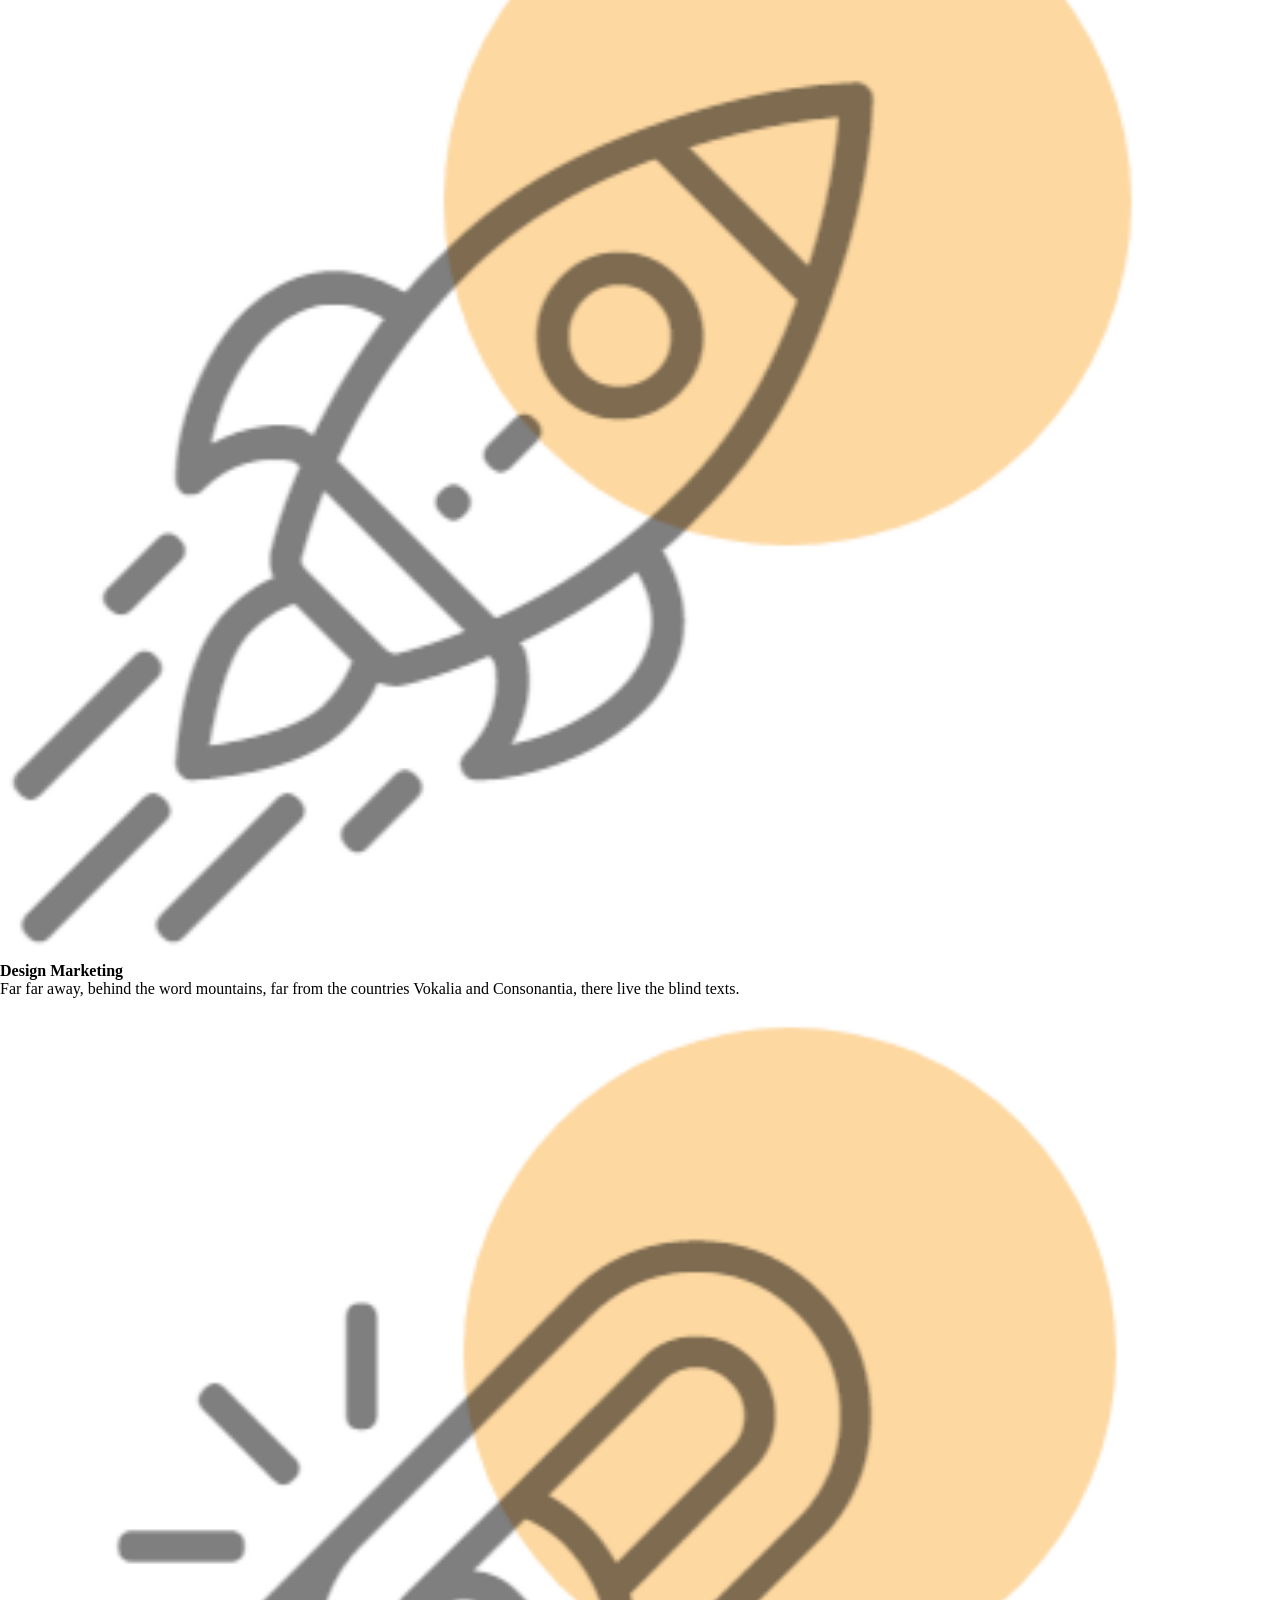
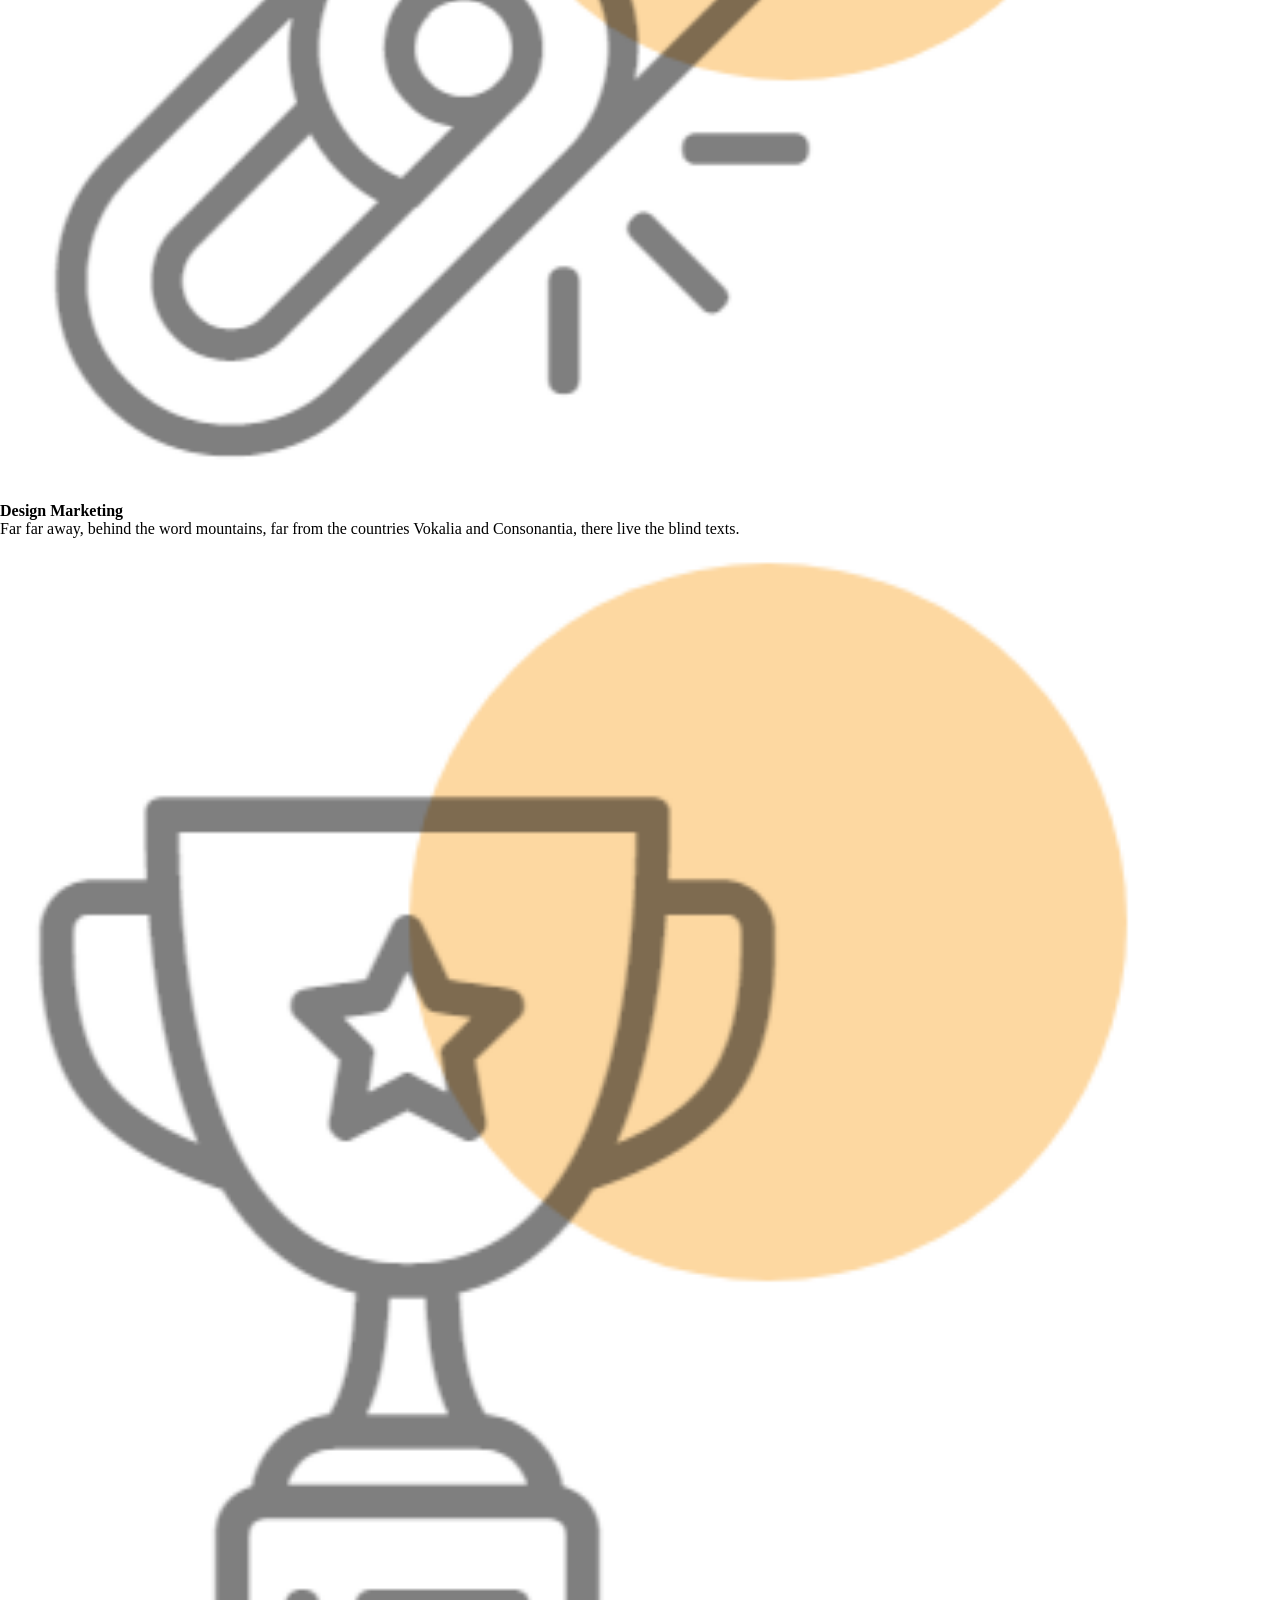
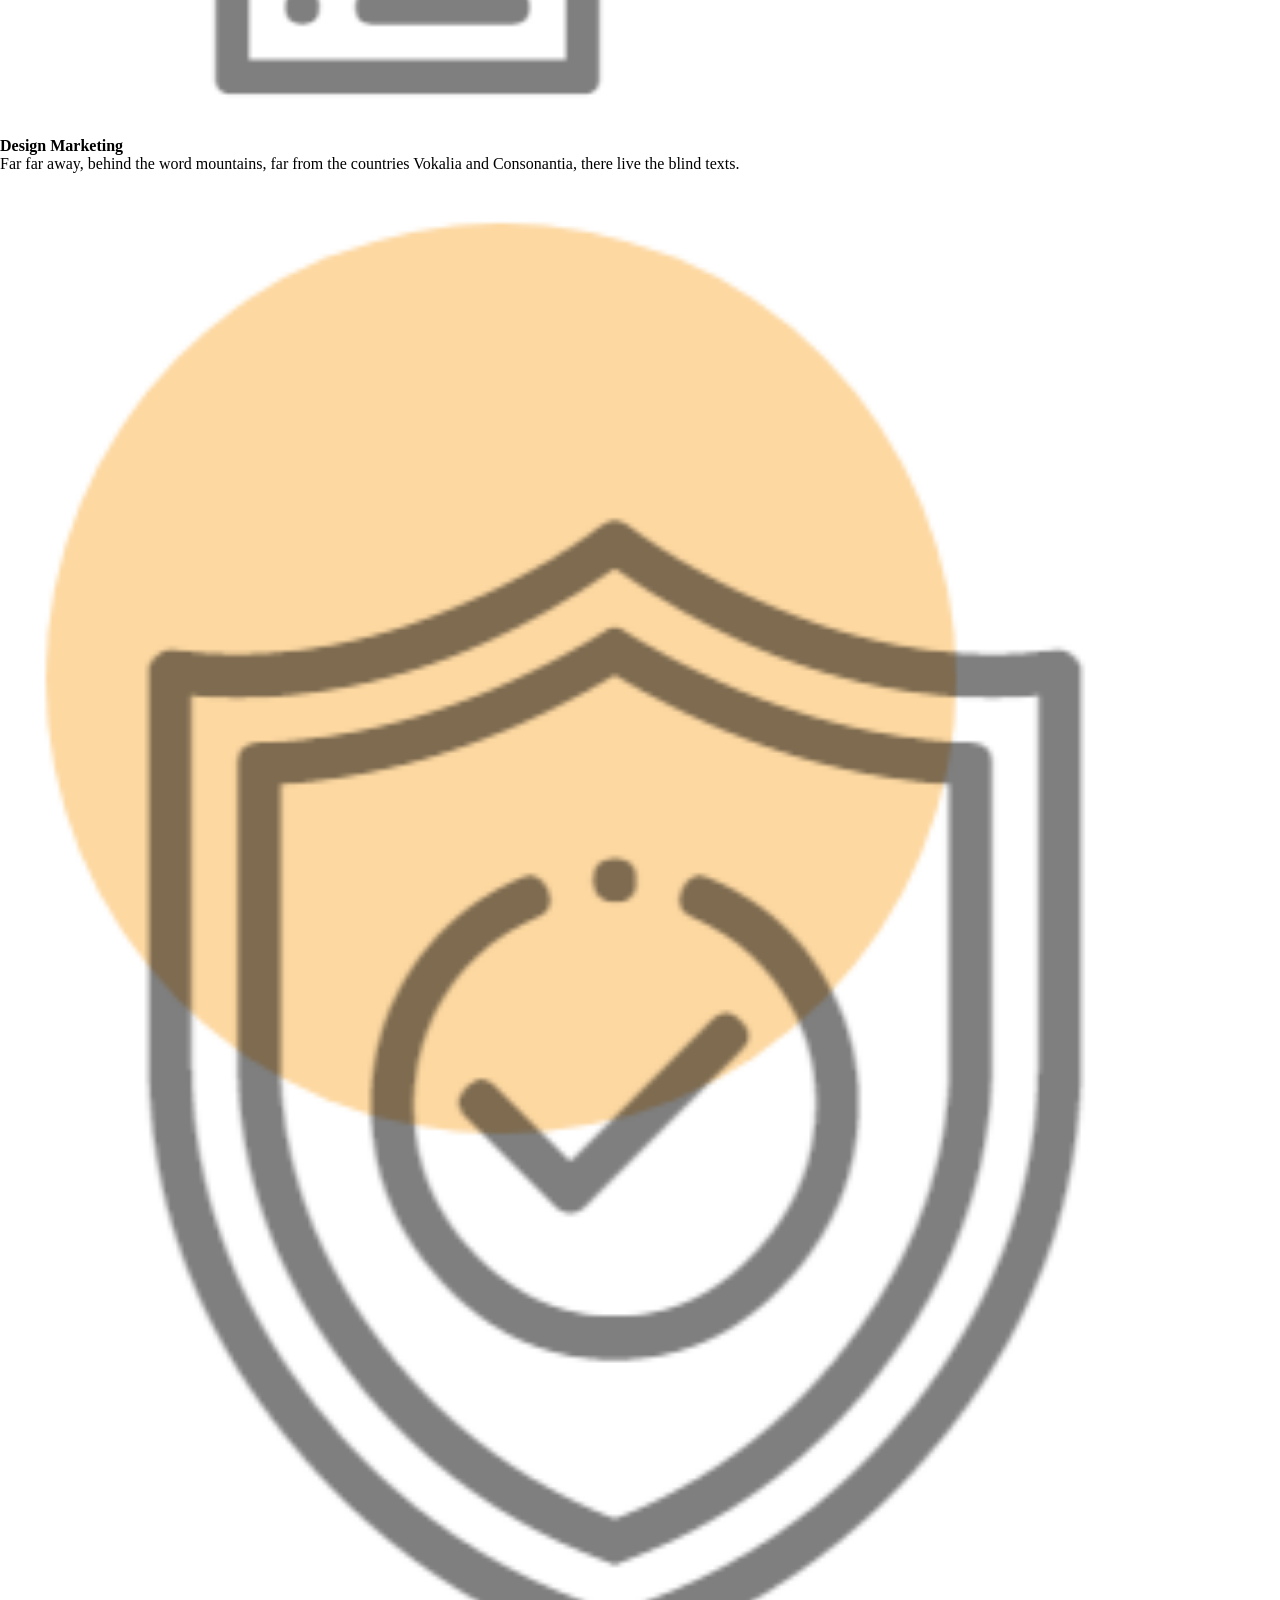
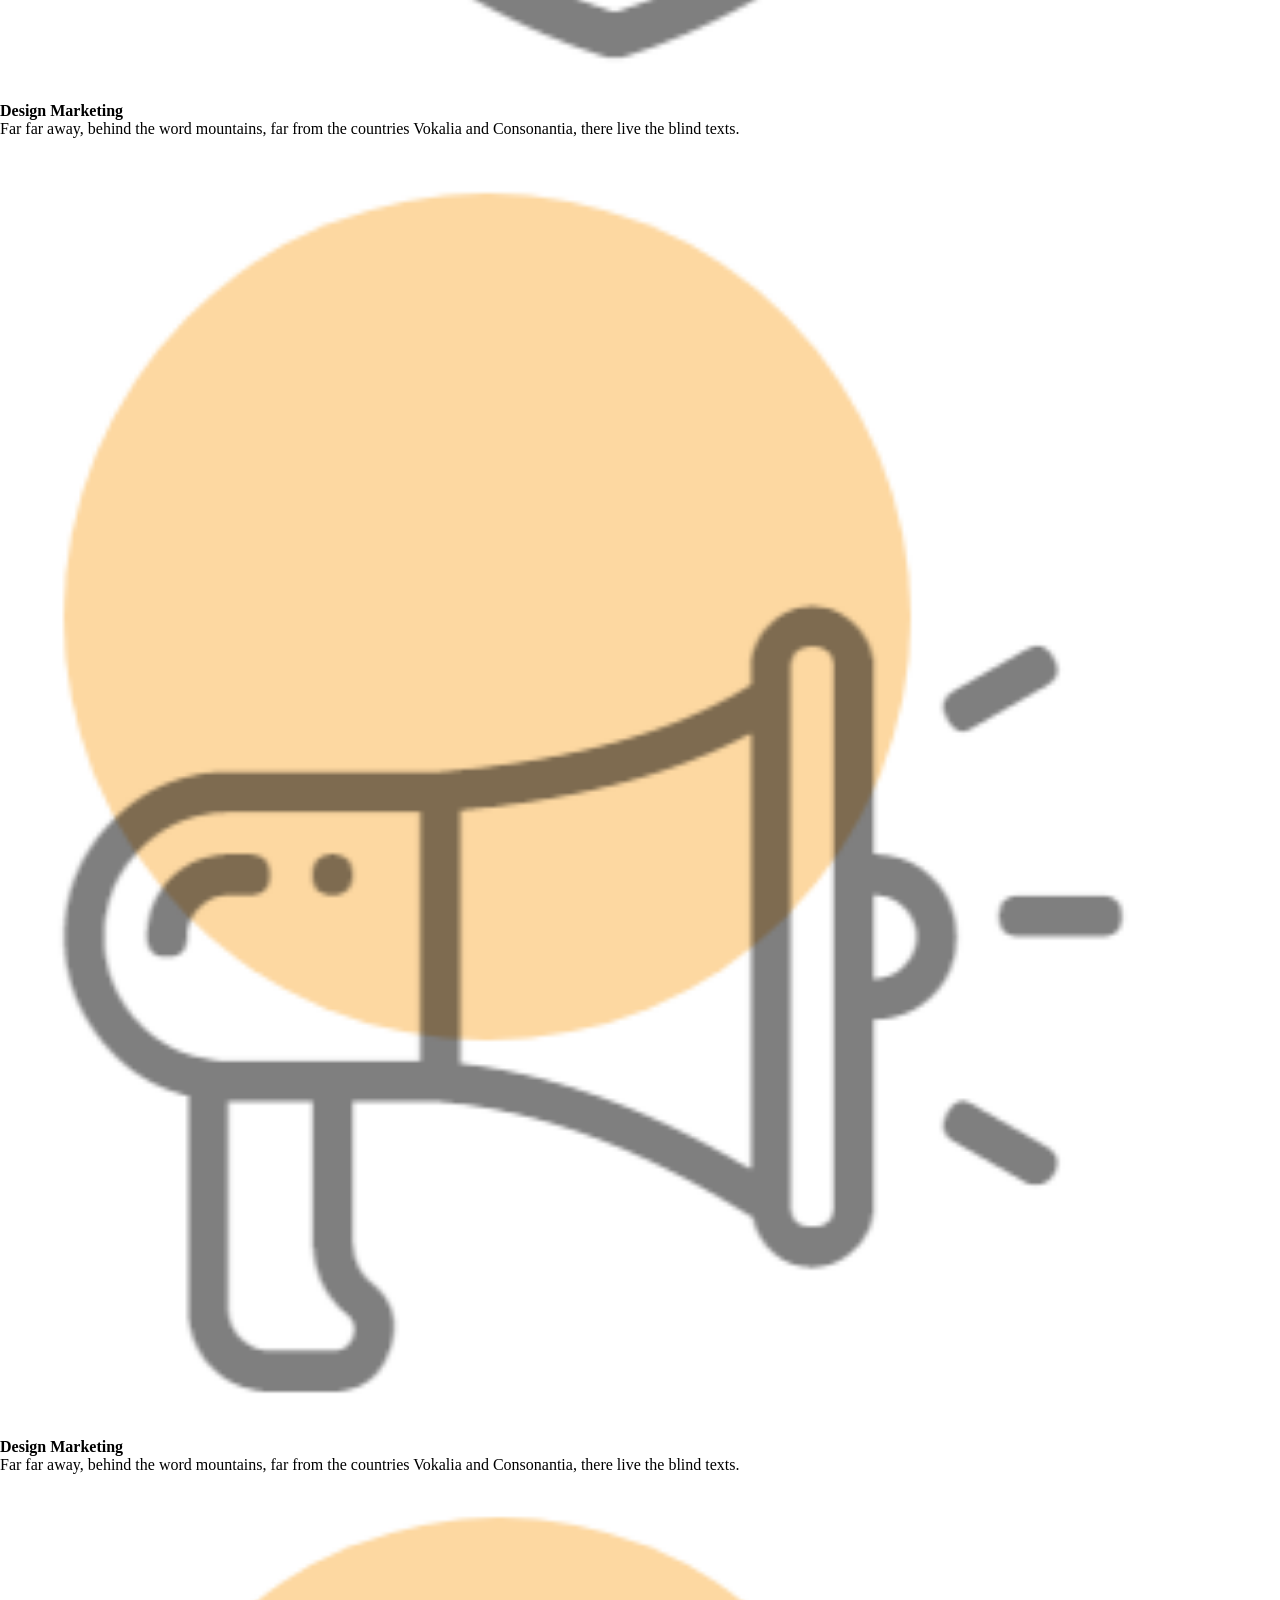
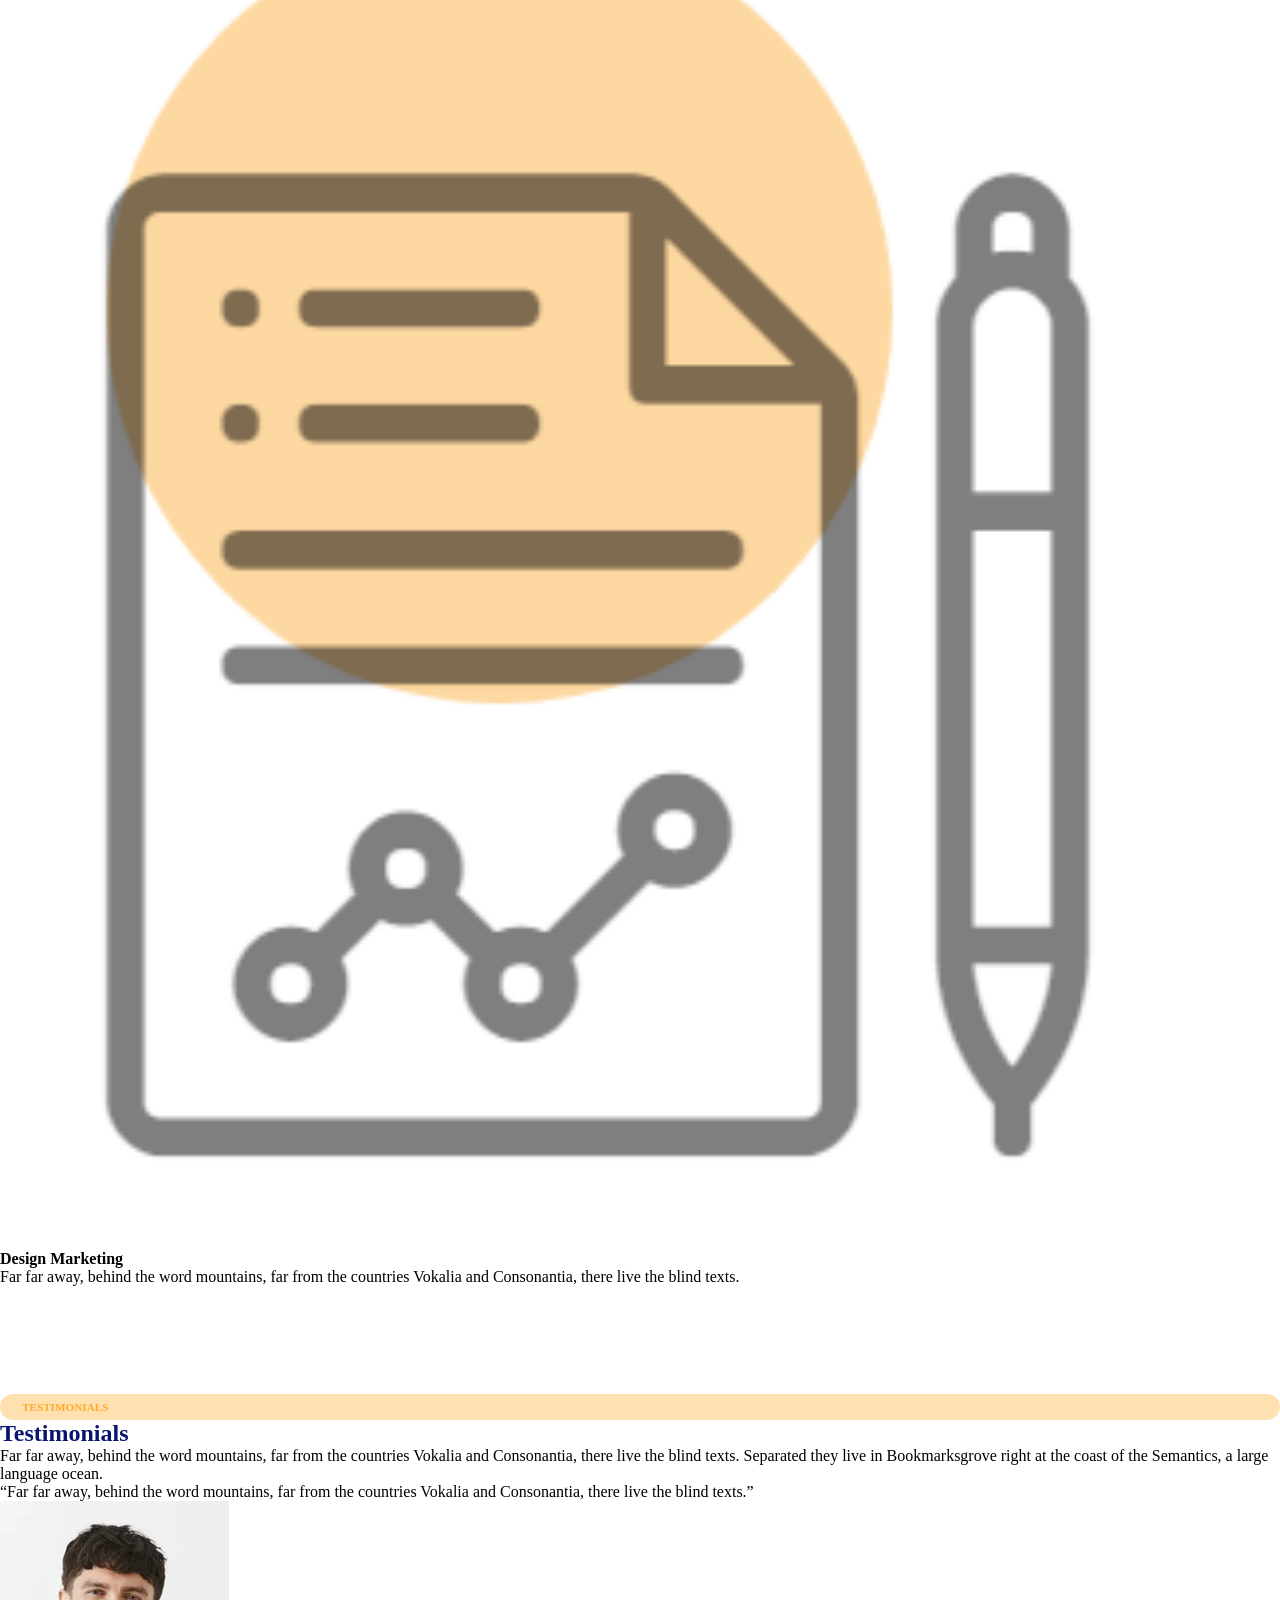
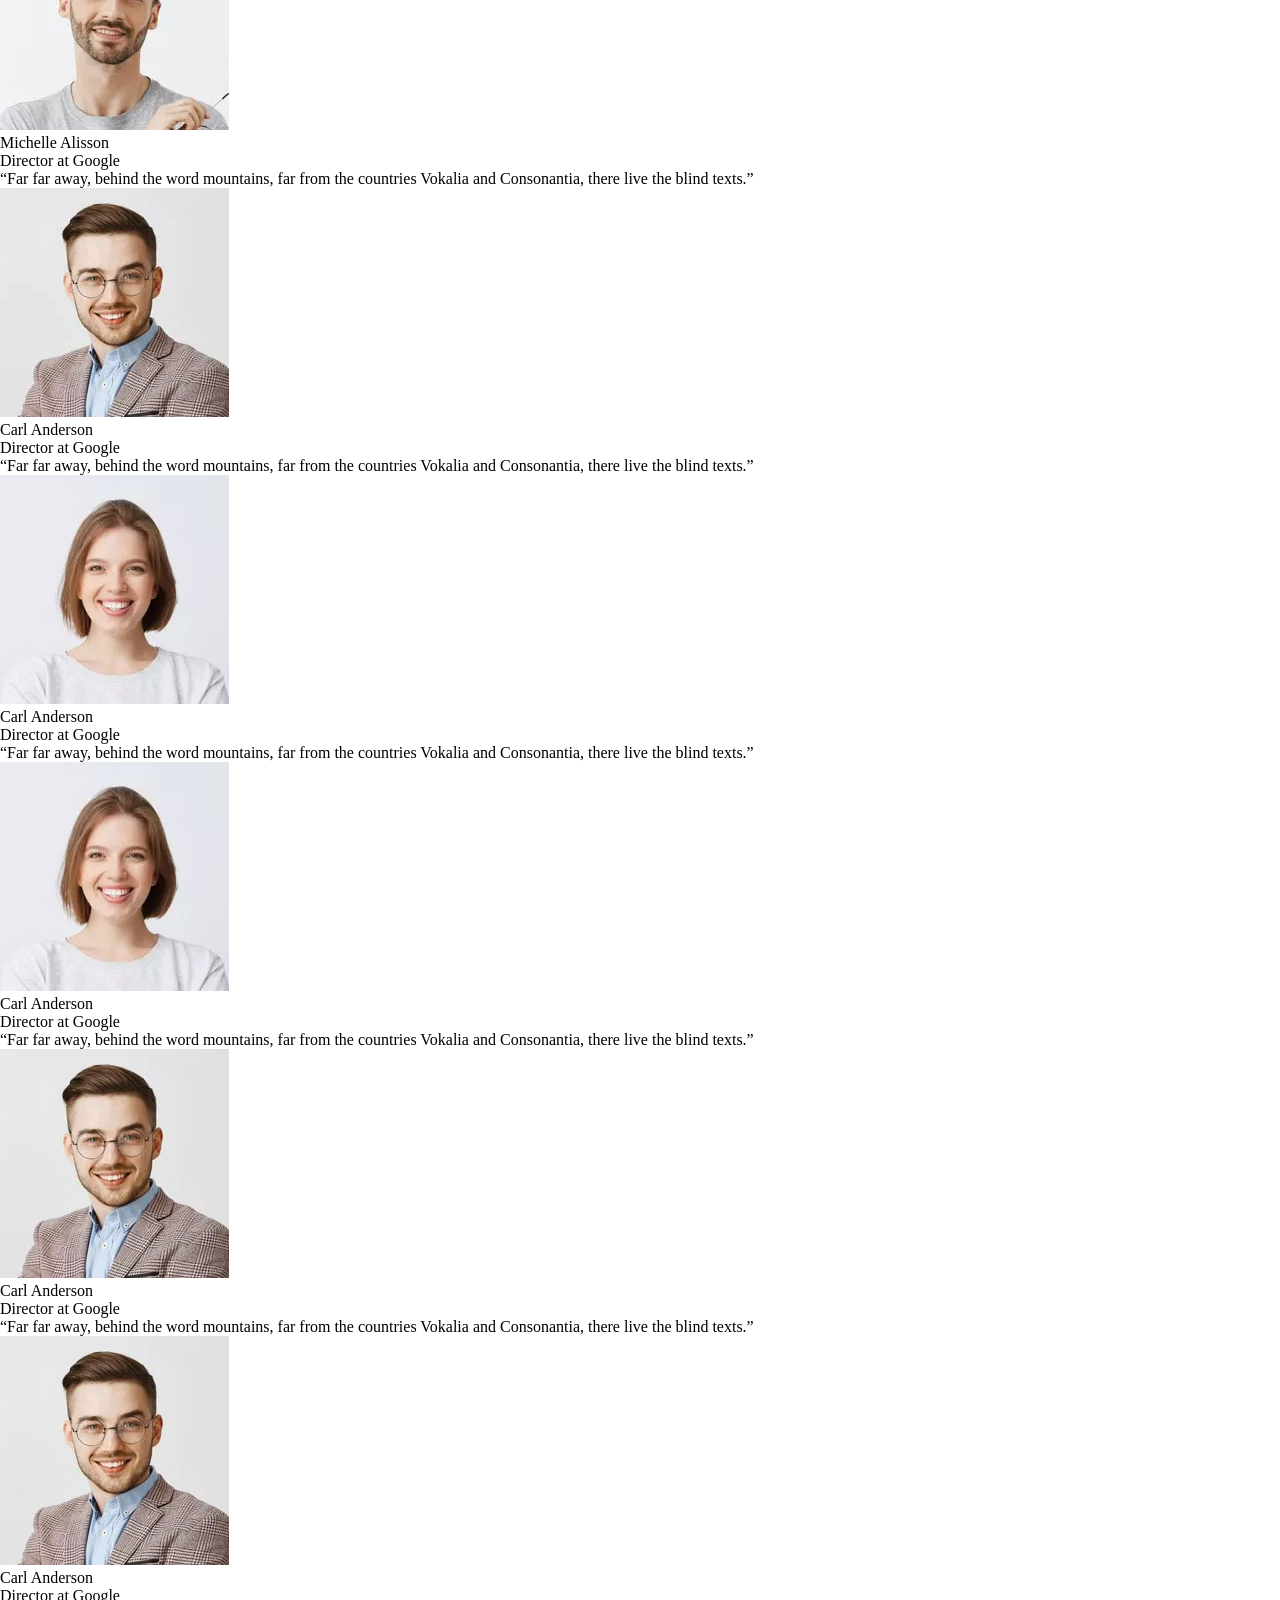
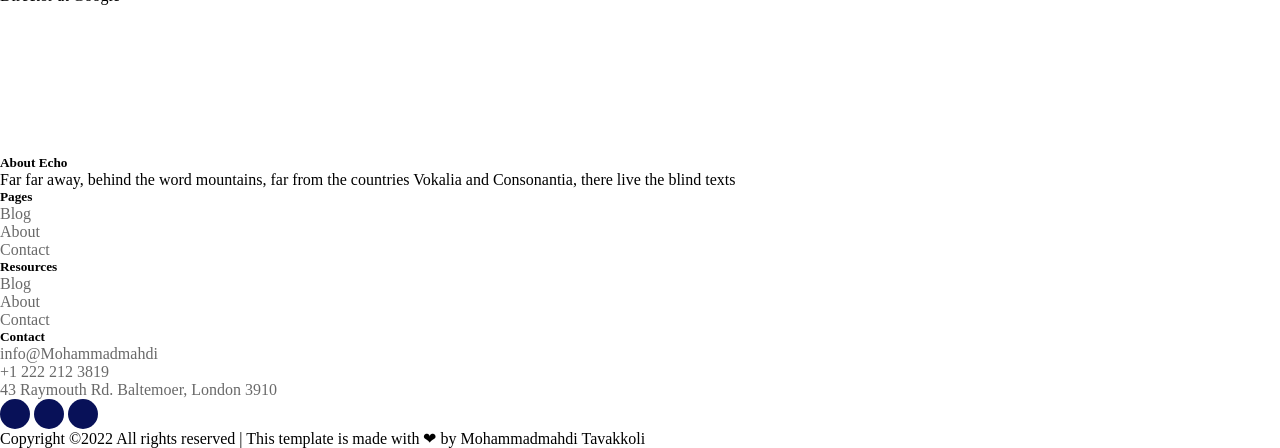
==== commit 654562b5: "Some bugs about linking webpage fixed" ====
--- a/index.html
+++ b/index.html
@@ -24,17 +24,17 @@
         <!-- Navbar of Project -->
         <nav class="navbar navbar-expand-md navbar-light bg-transparent p-3 py-lg-4 px-lg-5">
             <div class="container-fluid">
-                <a class="navbar-brand" href="#">
-                    <img src="./img/navbar-img/logo.png" class="img-fluid" alt="">
+                <a class="navbar-brand" href="./index.html">
+                    <img src="./img/navbar-img/logo.png" class="img-fluid">
                 </a>
-                <button class="navbar-toggler" type="button">
+                <button class="navbar-toggler" data-bs-toggle="offcanvas" data-bs-target="#offcanvasExample" type="button">
                     <span class="navbar-toggler-icon"></span>
                 </button>
                 <div class="collapse navbar-collapse" id="navbarSupportedContent">
                     <ul class="navbar-nav ms-auto">
                         <!-- Items 1 -->
                         <li class="nav-item mx-2">
-                            <a class="nav-link active" aria-current="page" href="#">Home</a>
+                            <a class="nav-link active" aria-current="page" href="./index.html">Home</a>
                         </li>
 
                         <!-- Items 2 -->
@@ -54,27 +54,27 @@
 
                         <!-- Items 3 -->
                         <li class="nav-item mx-2">
-                            <a class="nav-link" href="#">About</a>
+                            <a class="nav-link" href="./html/aboutUs.html">About</a>
                         </li>
 
                         <!-- Items 4 -->
                         <li class="nav-item mx-2">
-                            <a class="nav-link" href="#">Services</a>
+                            <a class="nav-link" href="./html/services.html">Services</a>
                         </li>
 
                         <!-- Items 5 -->
                         <li class="nav-item mx-2">
-                            <a class="nav-link" href="#">FAQ</a>
+                            <a class="nav-link" href="./html/faq.html">FAQ</a>
                         </li>
 
                         <!-- Items 5 -->
                         <li class="nav-item mx-2">
-                            <a class="nav-link" href="#">Contact Us</a>
+                            <a class="nav-link" href="./html/contact.html">Contact Us</a>
                         </li>
 
                         <!-- Items 6 -->
                         <li class="nav-item mx-2">
-                            <a class="nav-link btn btn-main text-warning rounded-pill px-4" href="#">Download Now</a>
+                            <a class="nav-link btn btn-main text-warning rounded-pill px-4" href="./html/download.html">Download Now</a>
                         </li>
                     </ul>
                 </div>
@@ -108,6 +108,122 @@
             </div>
         </div>
     </header>
+
+    <!-- Responsive Menu -->
+    <div class="offcanvas offcanvas-start" tabindex="-1" id="offcanvasExample">
+        <div class="offcanvas-header">
+            <h5 class="offcanvas-title" id="offcanvasExampleLabel">Menu</h5>
+            <button type="button" class="btn-close text-reset" data-bs-dismiss="offcanvas"></button>
+        </div>
+        <div class="offcanvas-body">
+            <ul class="navbar-nav ms-auto">
+                <!-- Items 1 -->
+                <li class="nav-item my-2 mx-2">
+                    <a class="nav-link text-dark" aria-current="page" href="./index.html">Home</a>
+                </li>
+
+                <!-- Items 2 -->
+                <li class="nav-item my-2 mx-2">
+                    <a class="nav-link text-dark menu-btn" data-bs-toggle="collapse" href="#collapseExample">
+                        Dropdown
+                        <i class="bi bi-chevron-down"></i>
+                    </a>
+
+                    <div class="collapse" id="collapseExample">
+                        <ul class="list-unstyled border-start border-warning border-3 ps-3">
+                            <li>
+                                <a href="#" class="text-dark text-decoration-none">
+                                    Menu One
+                                </a>
+                            </li>
+                            <li class="dropdown">
+                                <a href="#" class="text-dark text-decoration-none">
+                                    Menu Two
+                                </a>
+                            </li>
+                            <li>
+                                <a href="#" class="text-dark text-decoration-none">
+                                    Menu Three
+                                </a>
+                            </li>
+                        </ul>
+                    </div>
+                </li>
+
+                <!-- Items 3 -->
+                <li class="nav-item my-2 mx-2">
+                    <a class="nav-link text-dark active" href="./html/aboutUs.html">About</a>
+                </li>
+
+                <!-- Items 4 -->
+                <li class="nav-item my-2 mx-2">
+                    <a class="nav-link text-dark" href="./html/serivces.html">Services</a>
+                </li>
+
+                <!-- Items 5 -->
+                <li class="nav-item my-2 mx-2">
+                    <a class="nav-link text-dark" href="./html/faq.html">FAQ</a>
+                </li>
+
+                <!-- Items 5 -->
+                <li class="nav-item my-2 mx-2">
+                    <a class="nav-link text-dark" href="./html/contact.html">Contact Us</a>
+                </li>
+
+                <!-- Items 6 -->
+                <li class="nav-item mx-2">
+                    <a class="nav-link btn btn-main text-warning rounded-pill px-4" href="./html/download.html">Download Now</a>
+                </li>
+            </ul>
+        </div>
+        <div class="offcanvas-footer mt-5">
+            <svg width="100%" height="100%" id="svg" viewBox="0 0 1440 600" xmlns="http://www.w3.org/2000/svg" class="transition duration-300 ease-in-out delay-150"><style>
+                .path-0{
+                  animation:pathAnim-0 4s;
+                  animation-timing-function: linear;
+                  animation-iteration-count: infinite;
+                }
+                @keyframes pathAnim-0{
+                  0%{
+                    d: path("M 0,600 C 0,600 0,200 0,200 C 107.51196172248802,217.82775119617224 215.02392344497605,235.6555023923445 314,245 C 412.97607655502395,254.3444976076555 503.4162679425838,255.20574162679426 604,248 C 704.5837320574162,240.79425837320574 815.311004784689,225.52153110047846 895,202 C 974.688995215311,178.47846889952154 1023.3397129186603,146.70813397129186 1109,145 C 1194.6602870813397,143.29186602870814 1317.3301435406697,171.64593301435406 1440,200 C 1440,200 1440,600 1440,600 Z");
+                  }
+                  25%{
+                    d: path("M 0,600 C 0,600 0,200 0,200 C 101.92344497607655,187.05263157894737 203.8468899521531,174.10526315789474 290,168 C 376.1531100478469,161.89473684210526 446.53588516746413,162.6315789473684 547,172 C 647.4641148325359,181.3684210526316 778.0095693779906,199.36842105263162 885,207 C 991.9904306220094,214.63157894736838 1075.4258373205741,211.89473684210526 1164,209 C 1252.5741626794259,206.10526315789474 1346.287081339713,203.05263157894737 1440,200 C 1440,200 1440,600 1440,600 Z");
+                  }
+                  50%{
+                    d: path("M 0,600 C 0,600 0,200 0,200 C 74.6602870813397,207.1866028708134 149.3205741626794,214.3732057416268 244,213 C 338.6794258373206,211.6267942583732 453.37799043062205,201.69377990430624 562,201 C 670.622009569378,200.30622009569376 773.1674641148325,208.8516746411483 869,224 C 964.8325358851675,239.1483253588517 1053.952153110048,260.8995215311005 1148,258 C 1242.047846889952,255.1004784688995 1341.023923444976,227.55023923444975 1440,200 C 1440,200 1440,600 1440,600 Z");
+                  }
+                  75%{
+                    d: path("M 0,600 C 0,600 0,200 0,200 C 80.61244019138758,165.21531100478467 161.22488038277515,130.43062200956936 270,148 C 378.77511961722485,165.56937799043064 515.7129186602871,235.49282296650716 615,265 C 714.2870813397129,294.50717703349284 775.9234449760766,283.5980861244019 853,263 C 930.0765550239234,242.4019138755981 1022.5933014354068,212.11483253588517 1123,200 C 1223.4066985645932,187.88516746411483 1331.7033492822966,193.94258373205741 1440,200 C 1440,200 1440,600 1440,600 Z");
+                  }
+                  100%{
+                    d: path("M 0,600 C 0,600 0,200 0,200 C 107.51196172248802,217.82775119617224 215.02392344497605,235.6555023923445 314,245 C 412.97607655502395,254.3444976076555 503.4162679425838,255.20574162679426 604,248 C 704.5837320574162,240.79425837320574 815.311004784689,225.52153110047846 895,202 C 974.688995215311,178.47846889952154 1023.3397129186603,146.70813397129186 1109,145 C 1194.6602870813397,143.29186602870814 1317.3301435406697,171.64593301435406 1440,200 C 1440,200 1440,600 1440,600 Z");
+                  }
+                }</style><defs><linearGradient id="gradient" x1="0%" y1="50%" x2="100%" y2="50%"><stop offset="5%" stop-color="#09146e88"></stop><stop offset="95%" stop-color="#ffa92888"></stop></linearGradient></defs><path d="M 0,600 C 0,600 0,200 0,200 C 107.51196172248802,217.82775119617224 215.02392344497605,235.6555023923445 314,245 C 412.97607655502395,254.3444976076555 503.4162679425838,255.20574162679426 604,248 C 704.5837320574162,240.79425837320574 815.311004784689,225.52153110047846 895,202 C 974.688995215311,178.47846889952154 1023.3397129186603,146.70813397129186 1109,145 C 1194.6602870813397,143.29186602870814 1317.3301435406697,171.64593301435406 1440,200 C 1440,200 1440,600 1440,600 Z" stroke="none" stroke-width="0" fill="url(#gradient)" class="transition-all duration-300 ease-in-out delay-150 path-0"></path><style>
+                .path-1{
+                  animation:pathAnim-1 4s;
+                  animation-timing-function: linear;
+                  animation-iteration-count: infinite;
+                }
+                @keyframes pathAnim-1{
+                  0%{
+                    d: path("M 0,600 C 0,600 0,400 0,400 C 93.08133971291863,364.6507177033493 186.16267942583727,329.30143540669854 293,327 C 399.83732057416273,324.69856459330146 520.4306220095694,355.44497607655506 603,374 C 685.5693779904306,392.55502392344494 730.1148325358852,398.9186602870813 818,396 C 905.8851674641148,393.0813397129187 1037.11004784689,380.88038277511964 1148,380 C 1258.88995215311,379.11961722488036 1349.4449760765551,389.5598086124402 1440,400 C 1440,400 1440,600 1440,600 Z");
+                  }
+                  25%{
+                    d: path("M 0,600 C 0,600 0,400 0,400 C 113.25358851674642,362.9952153110048 226.50717703349284,325.99043062200957 328,326 C 429.49282296650716,326.00956937799043 519.224880382775,363.0334928229665 611,388 C 702.775119617225,412.9665071770335 796.5933014354068,425.87559808612446 874,429 C 951.4066985645932,432.12440191387554 1012.401913875598,425.46411483253587 1104,419 C 1195.598086124402,412.53588516746413 1317.799043062201,406.26794258373207 1440,400 C 1440,400 1440,600 1440,600 Z");
+                  }
+                  50%{
+                    d: path("M 0,600 C 0,600 0,400 0,400 C 100.58373205741626,414.96650717703346 201.1674641148325,429.933014354067 285,430 C 368.8325358851675,430.066985645933 435.9138755980862,415.2344497607655 524,401 C 612.0861244019138,386.7655502392345 721.1770334928229,373.12918660287085 818,386 C 914.8229665071771,398.87081339712915 999.377990430622,438.2488038277512 1101,445 C 1202.622009569378,451.7511961722488 1321.311004784689,425.8755980861244 1440,400 C 1440,400 1440,600 1440,600 Z");
+                  }
+                  75%{
+                    d: path("M 0,600 C 0,600 0,400 0,400 C 96.94736842105263,425.03349282296654 193.89473684210526,450.066985645933 302,434 C 410.10526315789474,417.933014354067 529.3684210526316,360.7655502392345 622,341 C 714.6315789473684,321.2344497607655 780.6315789473684,338.87081339712915 855,371 C 929.3684210526316,403.12918660287085 1012.1052631578948,449.75119617224885 1111,457 C 1209.8947368421052,464.24880382775115 1324.9473684210525,432.12440191387554 1440,400 C 1440,400 1440,600 1440,600 Z");
+                  }
+                  100%{
+                    d: path("M 0,600 C 0,600 0,400 0,400 C 93.08133971291863,364.6507177033493 186.16267942583727,329.30143540669854 293,327 C 399.83732057416273,324.69856459330146 520.4306220095694,355.44497607655506 603,374 C 685.5693779904306,392.55502392344494 730.1148325358852,398.9186602870813 818,396 C 905.8851674641148,393.0813397129187 1037.11004784689,380.88038277511964 1148,380 C 1258.88995215311,379.11961722488036 1349.4449760765551,389.5598086124402 1440,400 C 1440,400 1440,600 1440,600 Z");
+                  }
+                }</style><defs><linearGradient id="gradient" x1="0%" y1="50%" x2="100%" y2="50%"><stop offset="5%" stop-color="#09146eff"></stop><stop offset="95%" stop-color="#ffa928ff"></stop></linearGradient></defs><path d="M 0,600 C 0,600 0,400 0,400 C 93.08133971291863,364.6507177033493 186.16267942583727,329.30143540669854 293,327 C 399.83732057416273,324.69856459330146 520.4306220095694,355.44497607655506 603,374 C 685.5693779904306,392.55502392344494 730.1148325358852,398.9186602870813 818,396 C 905.8851674641148,393.0813397129187 1037.11004784689,380.88038277511964 1148,380 C 1258.88995215311,379.11961722488036 1349.4449760765551,389.5598086124402 1440,400 C 1440,400 1440,600 1440,600 Z" stroke="none" stroke-width="0" fill="url(#gradient)" class="transition-all duration-300 ease-in-out delay-150 path-1"></path></svg>
+        </div>
+    </div>
 
     <!-- Features Section -->
     <section>
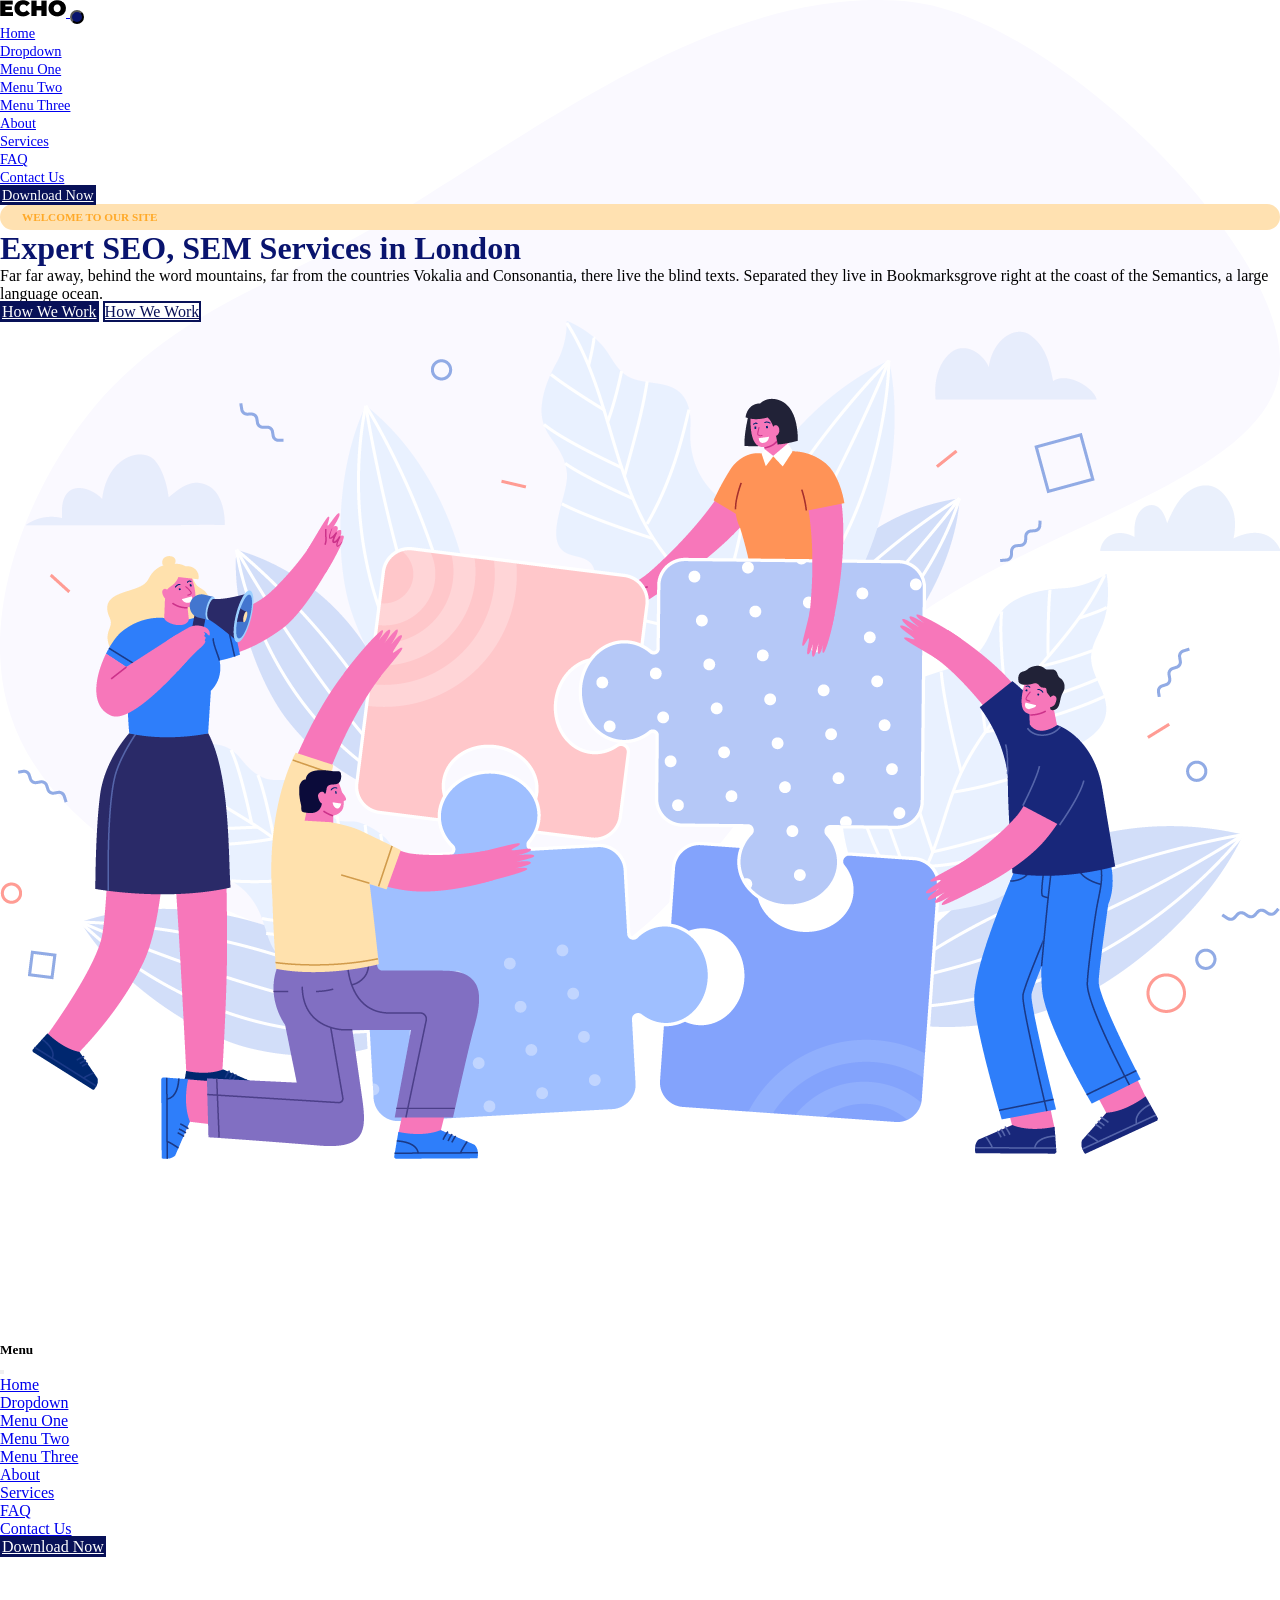
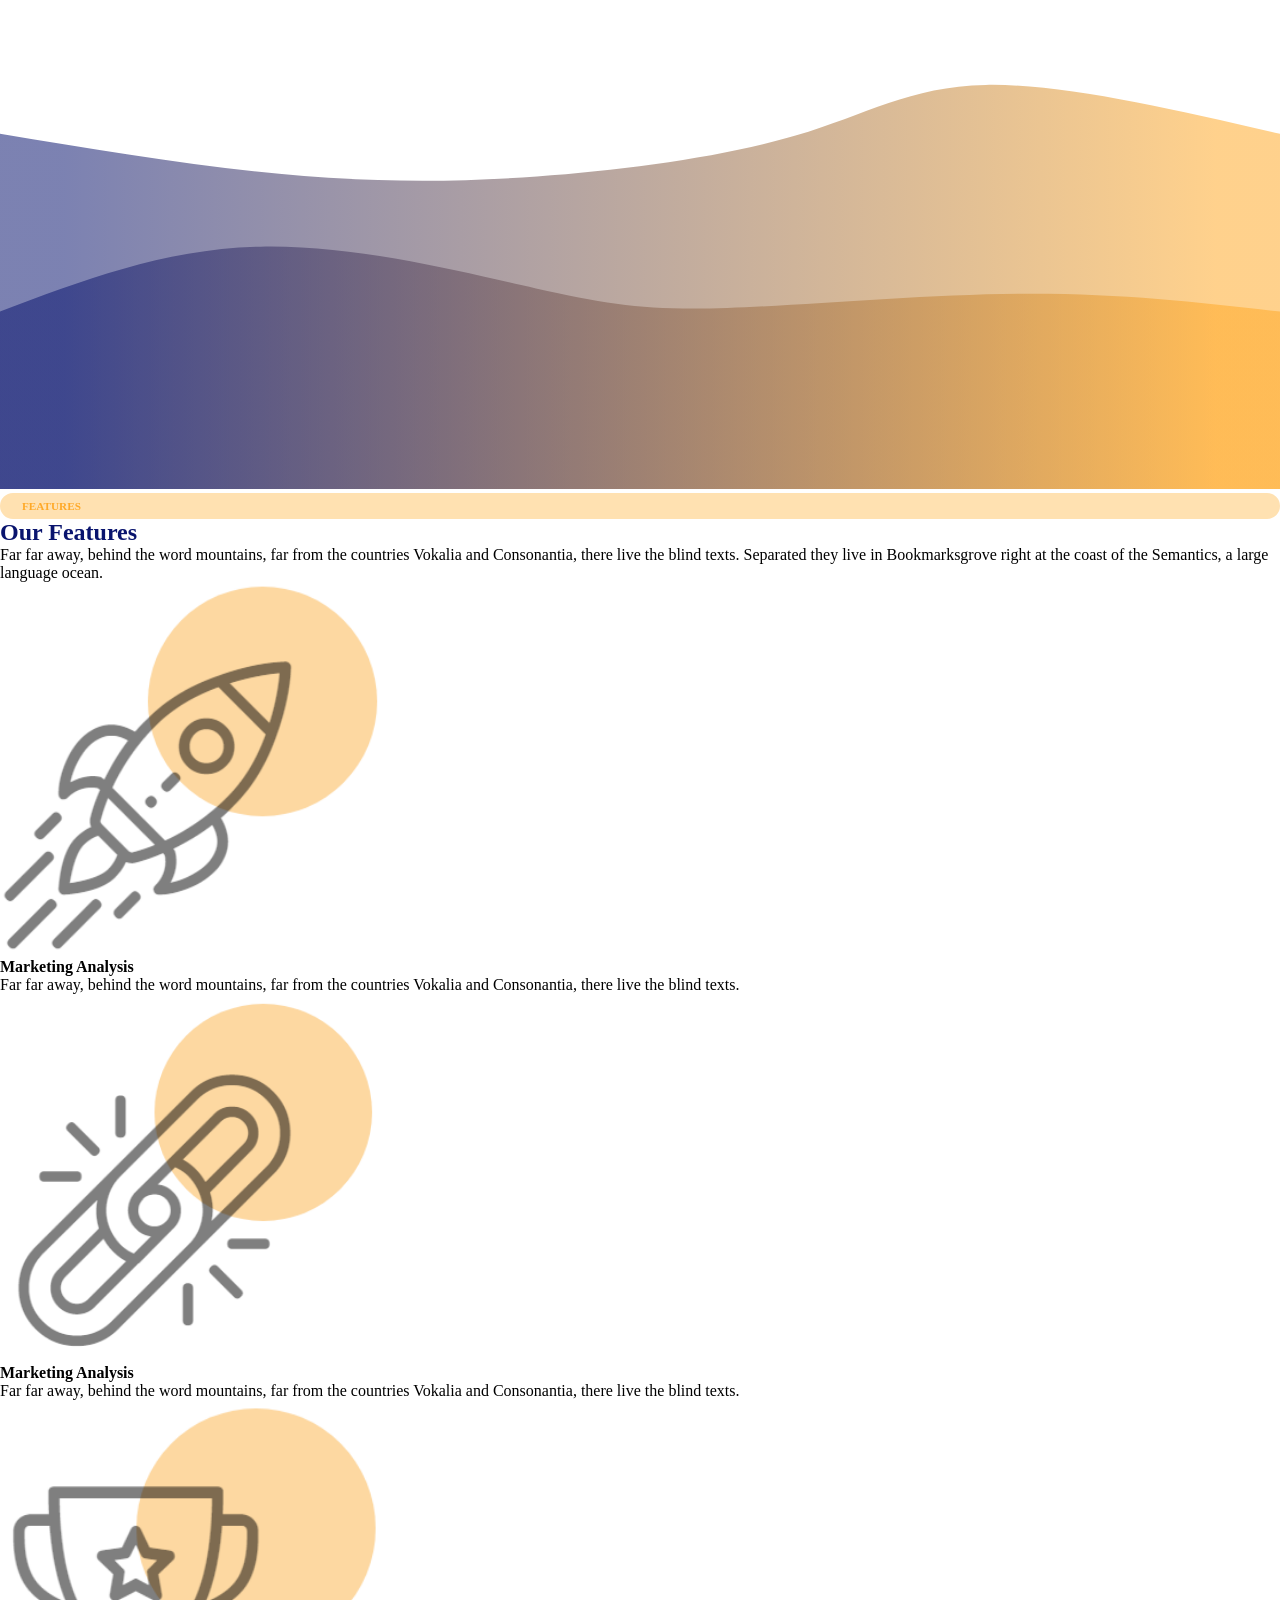
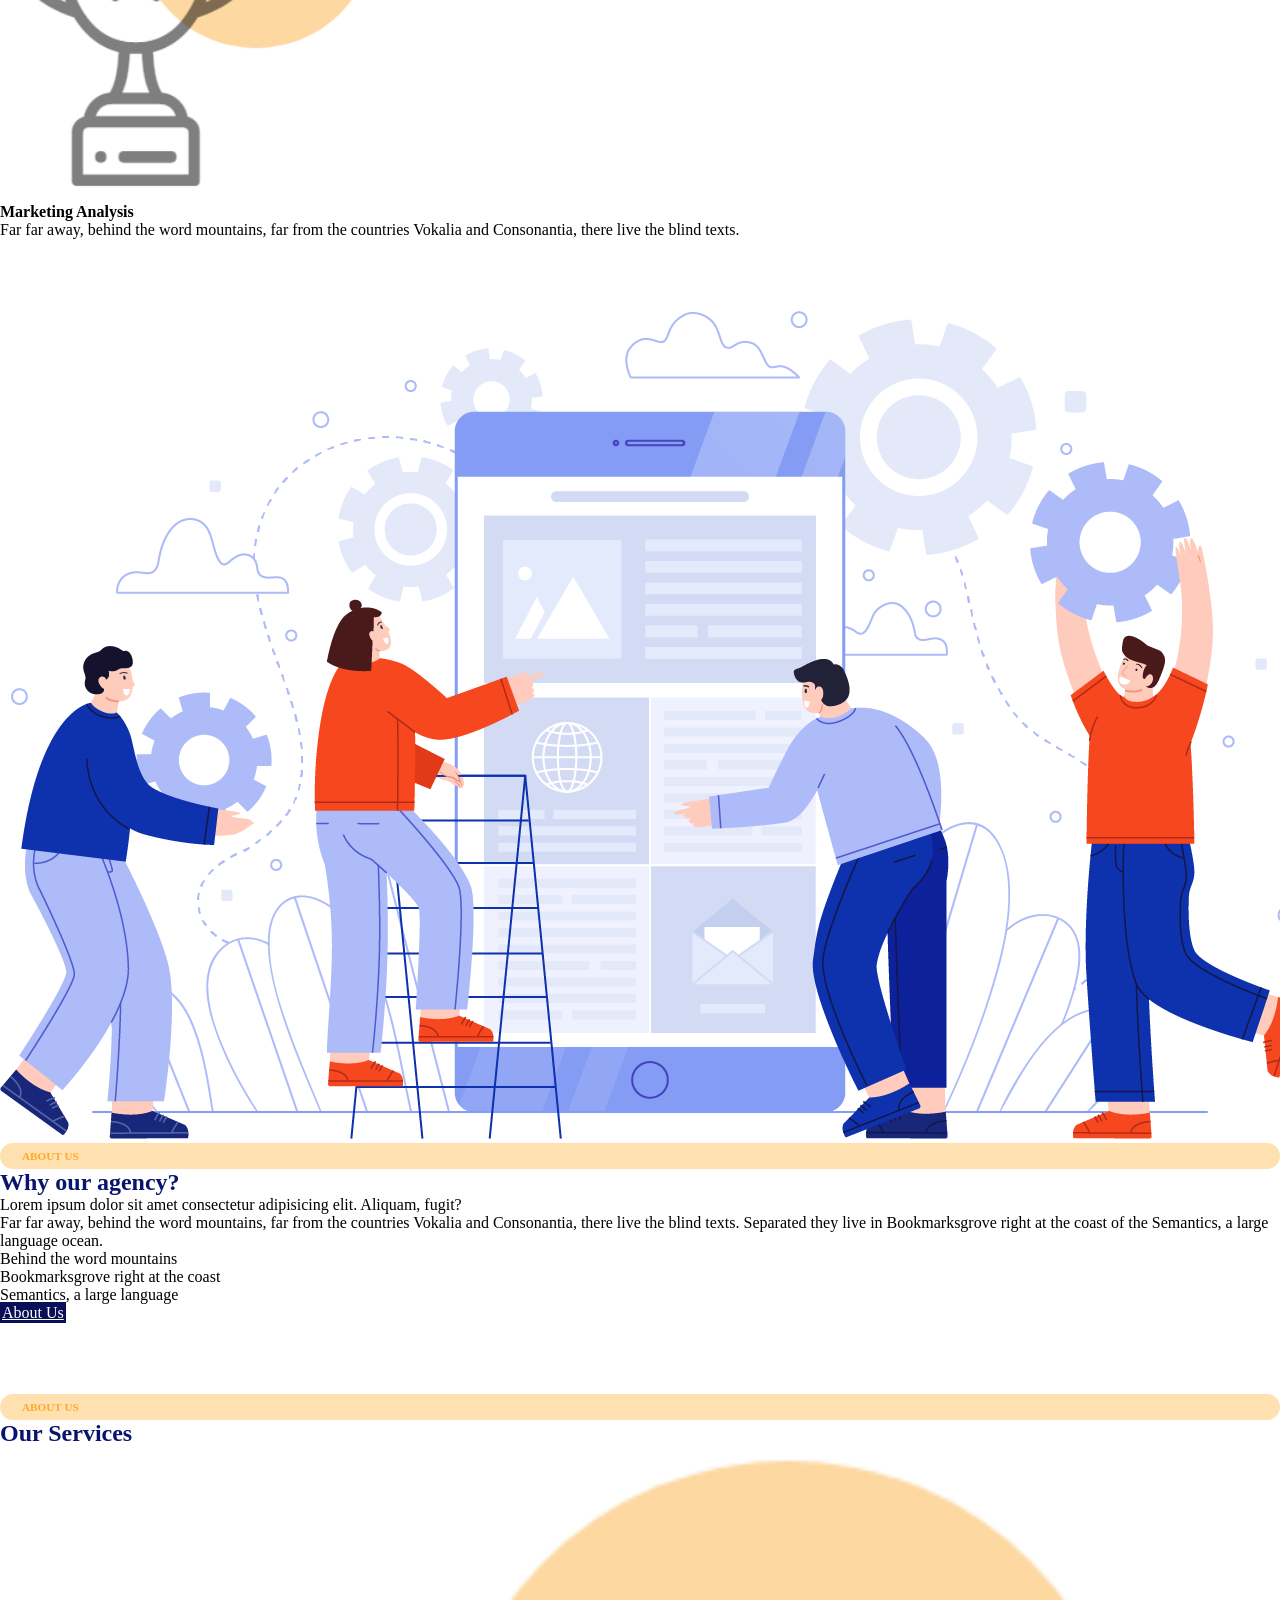
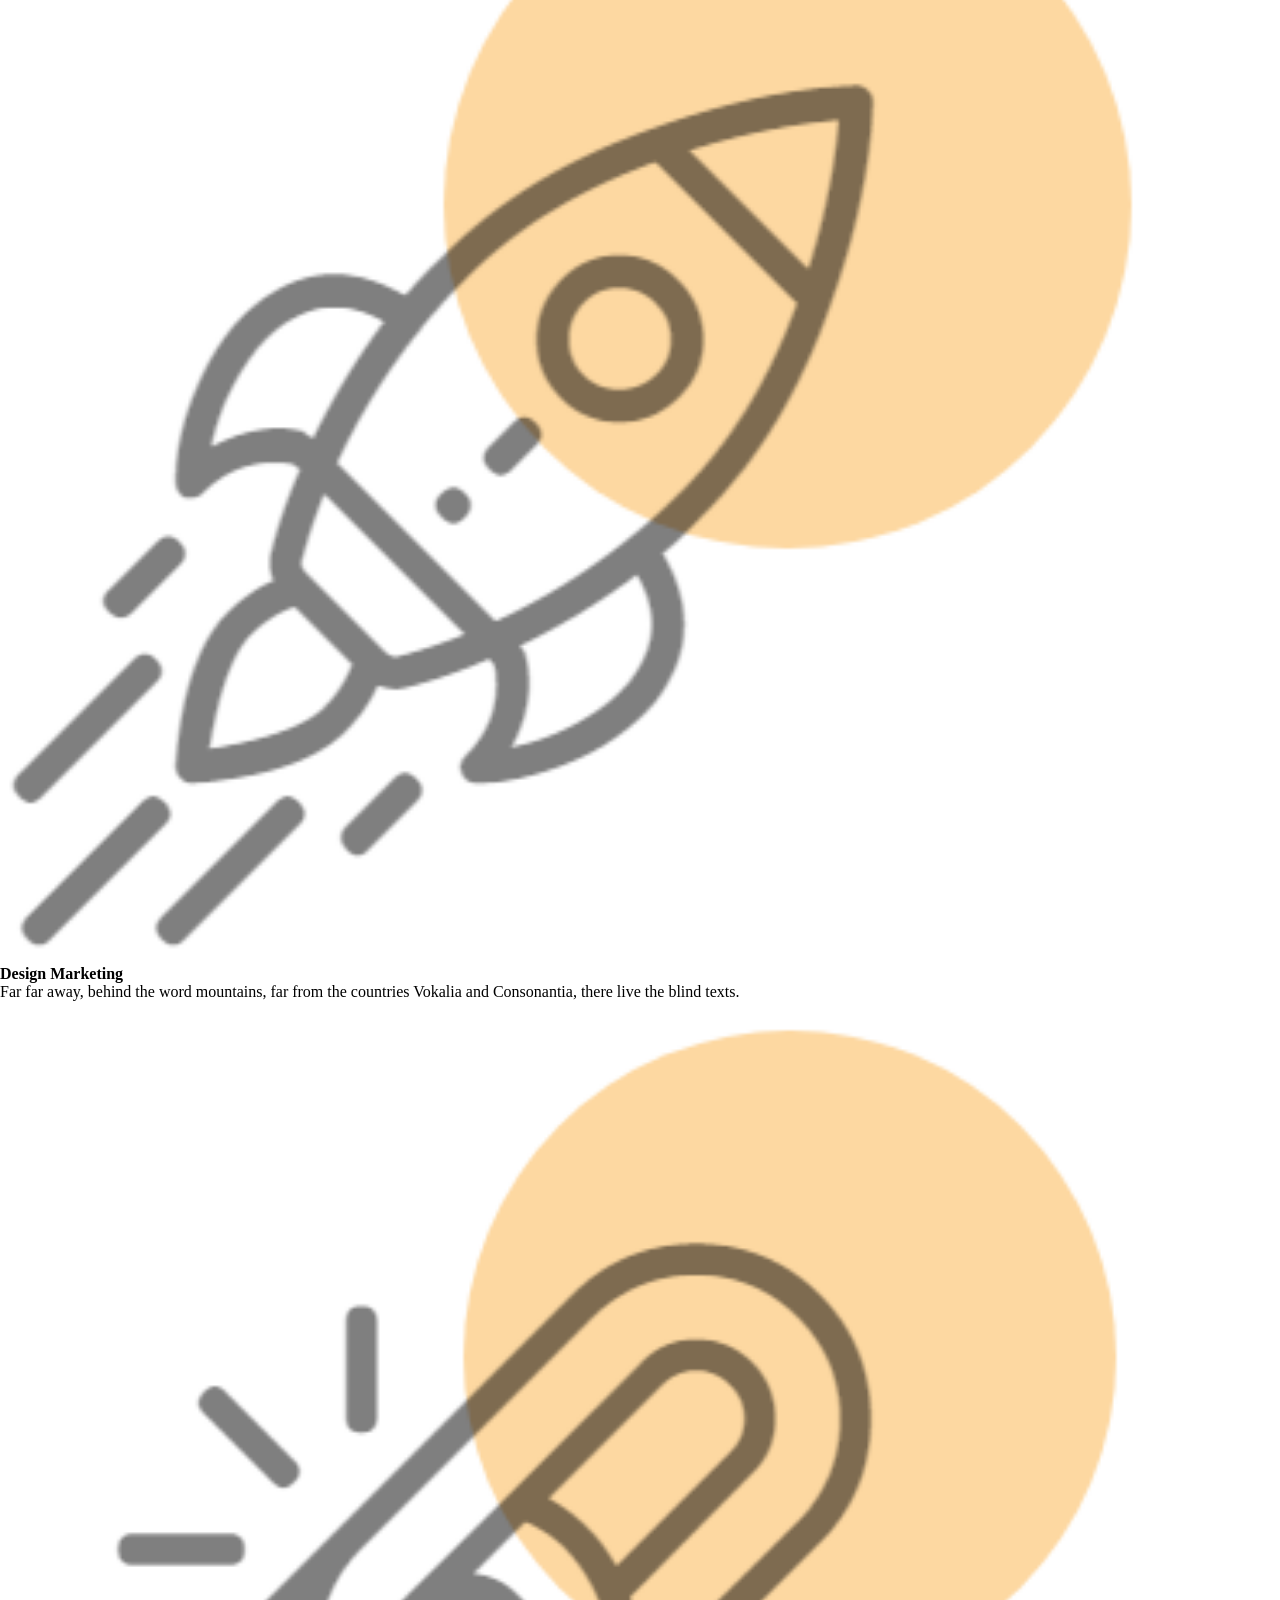
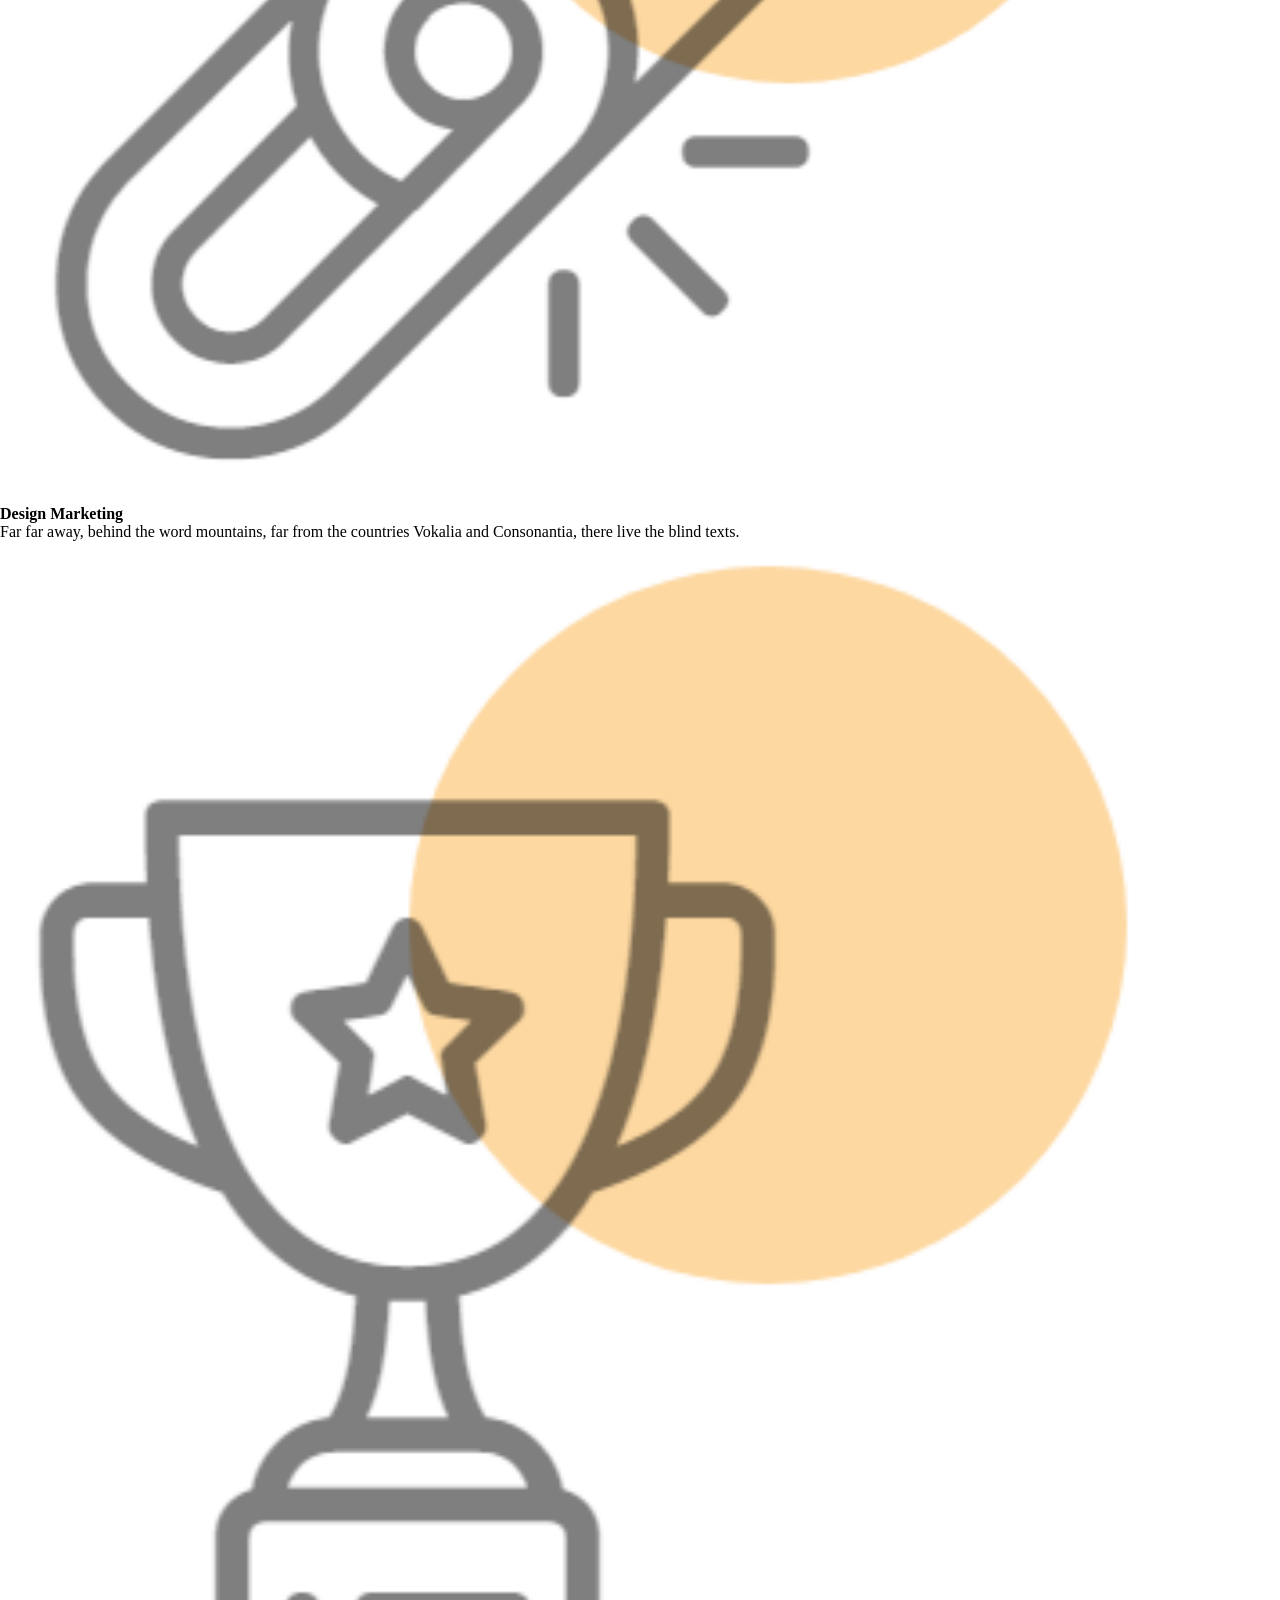
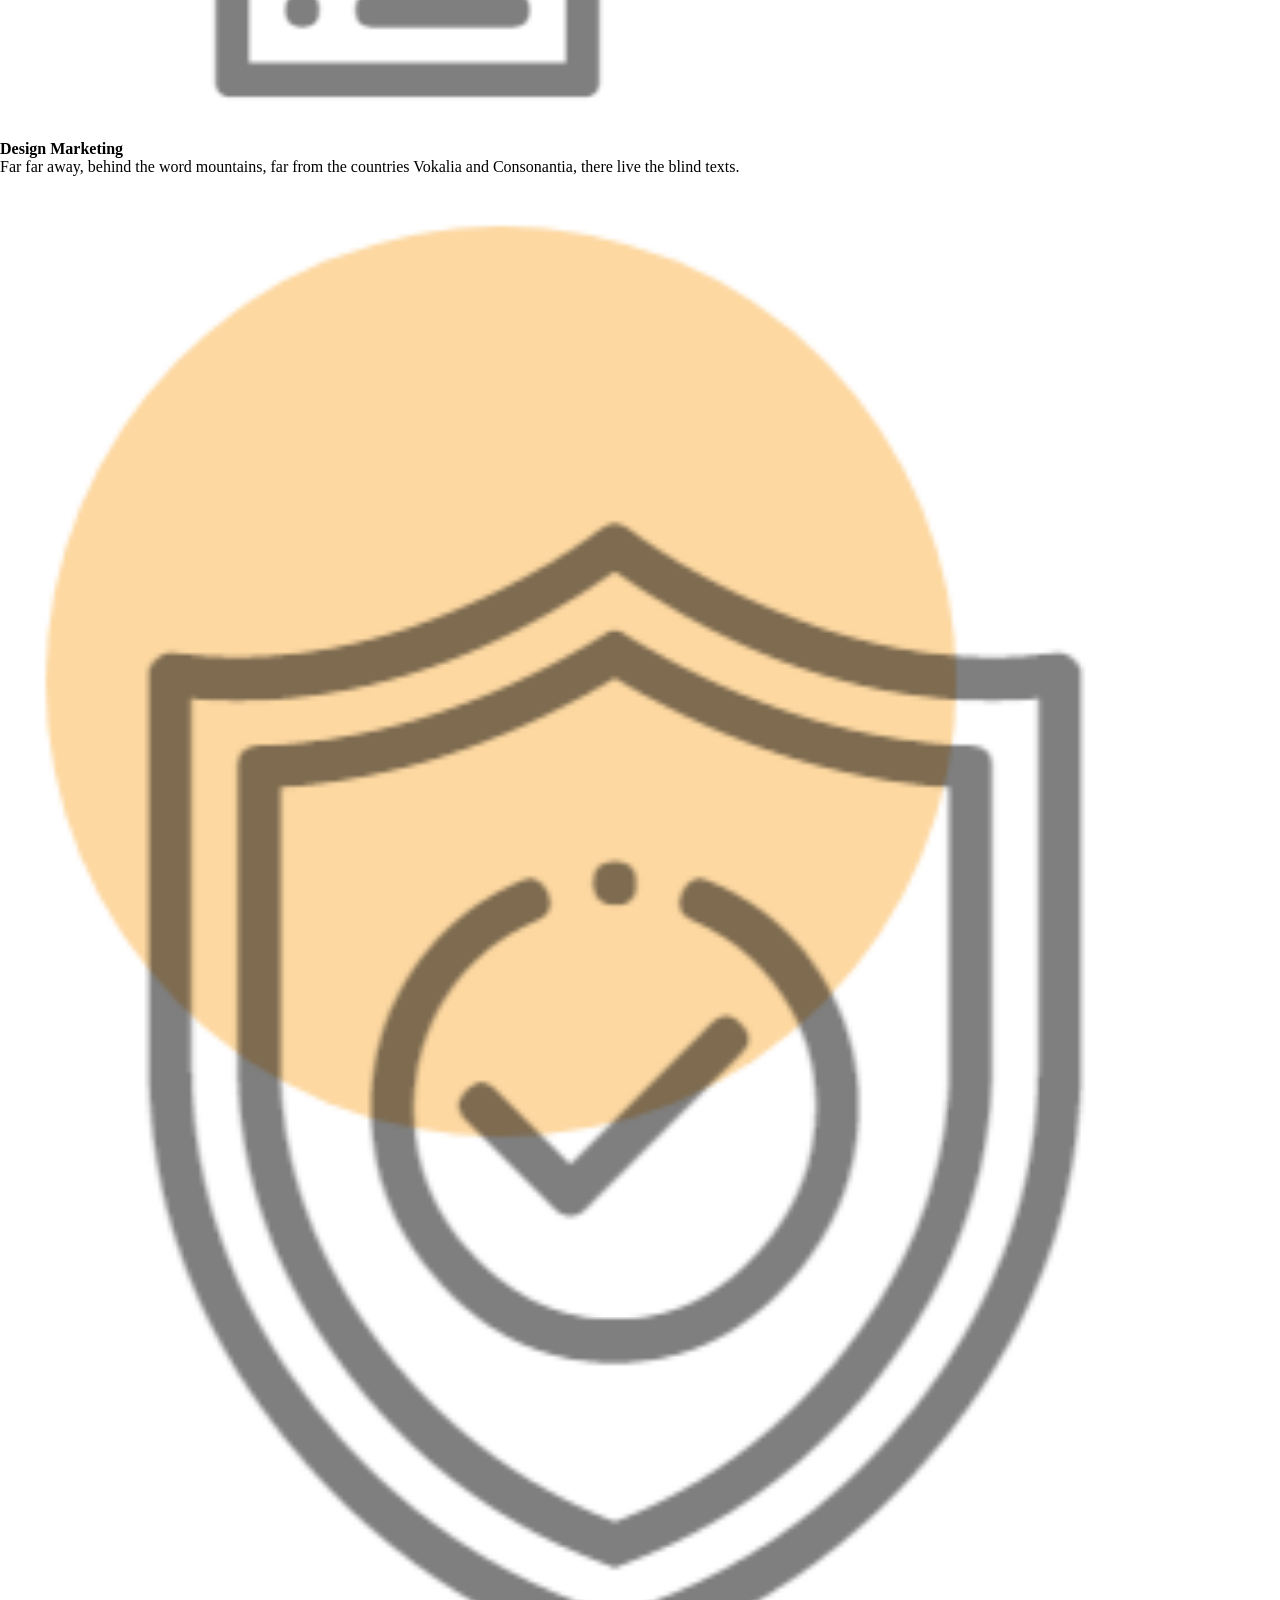
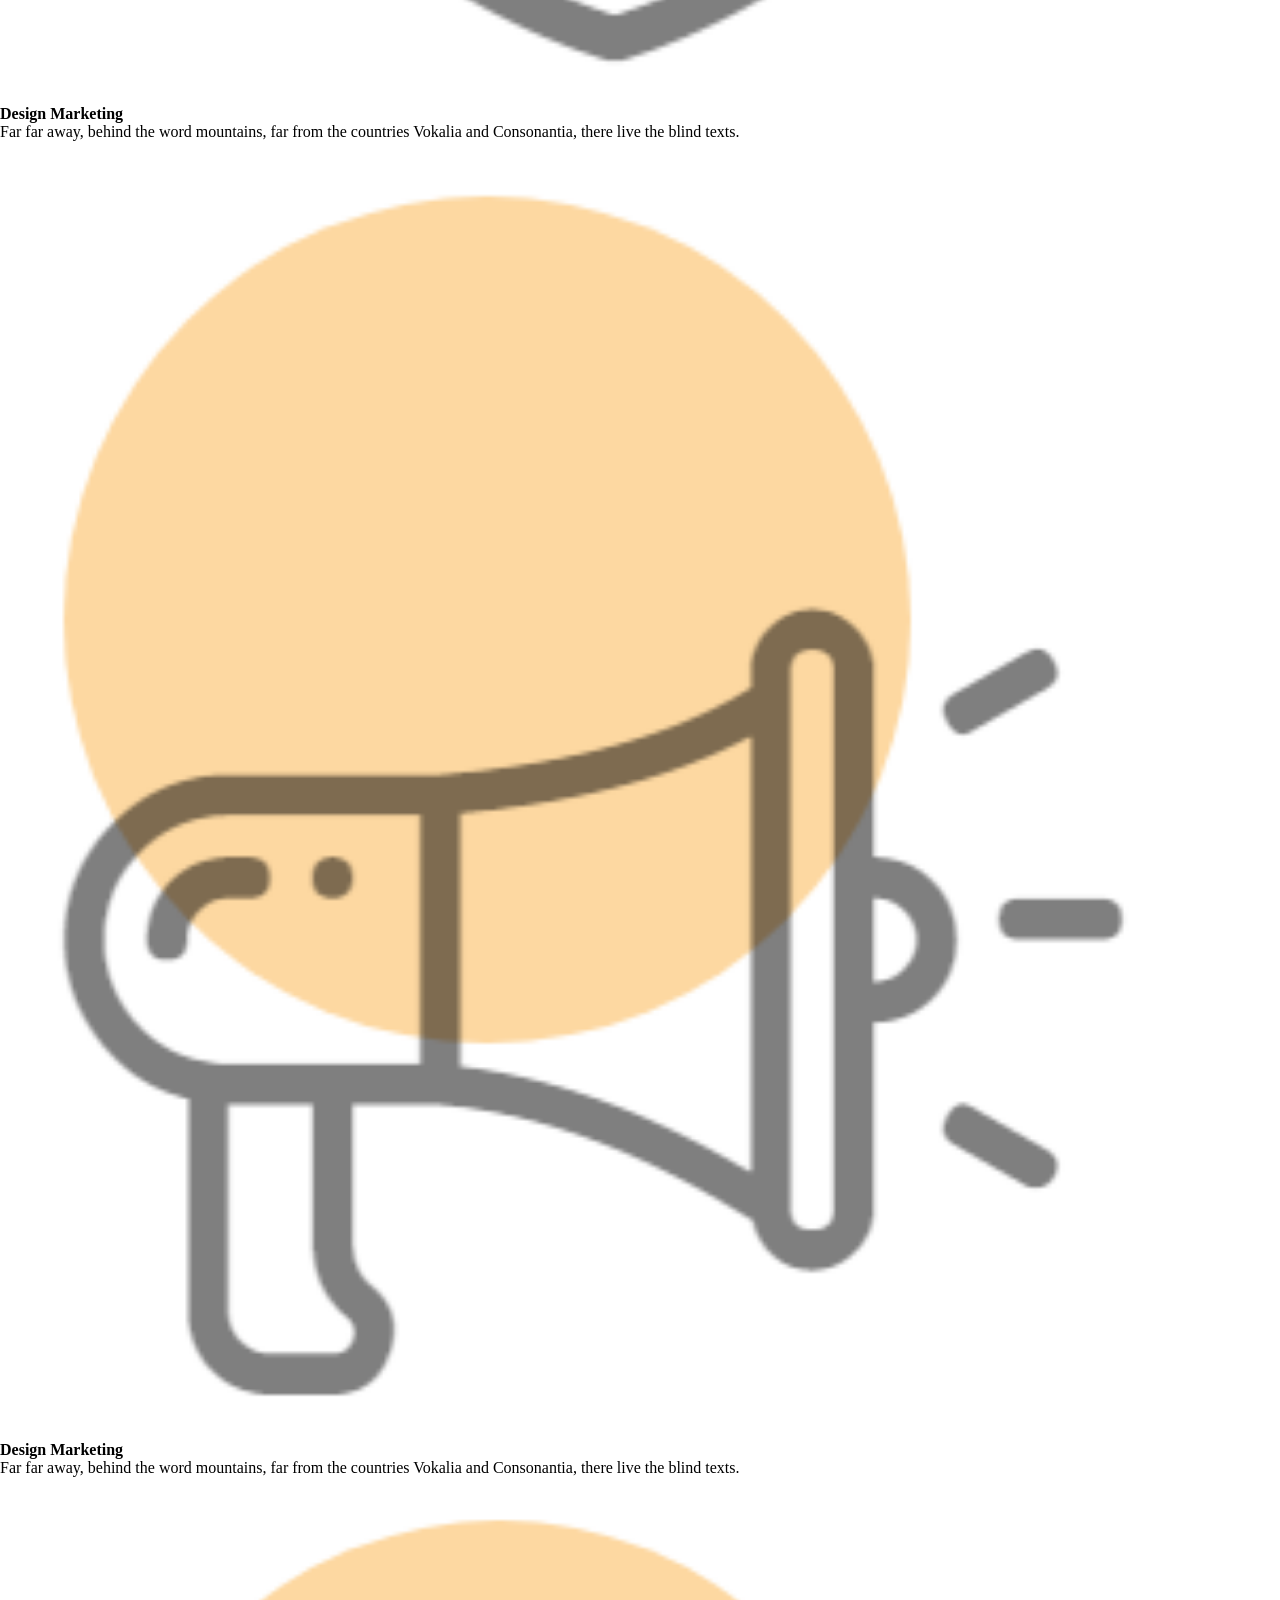
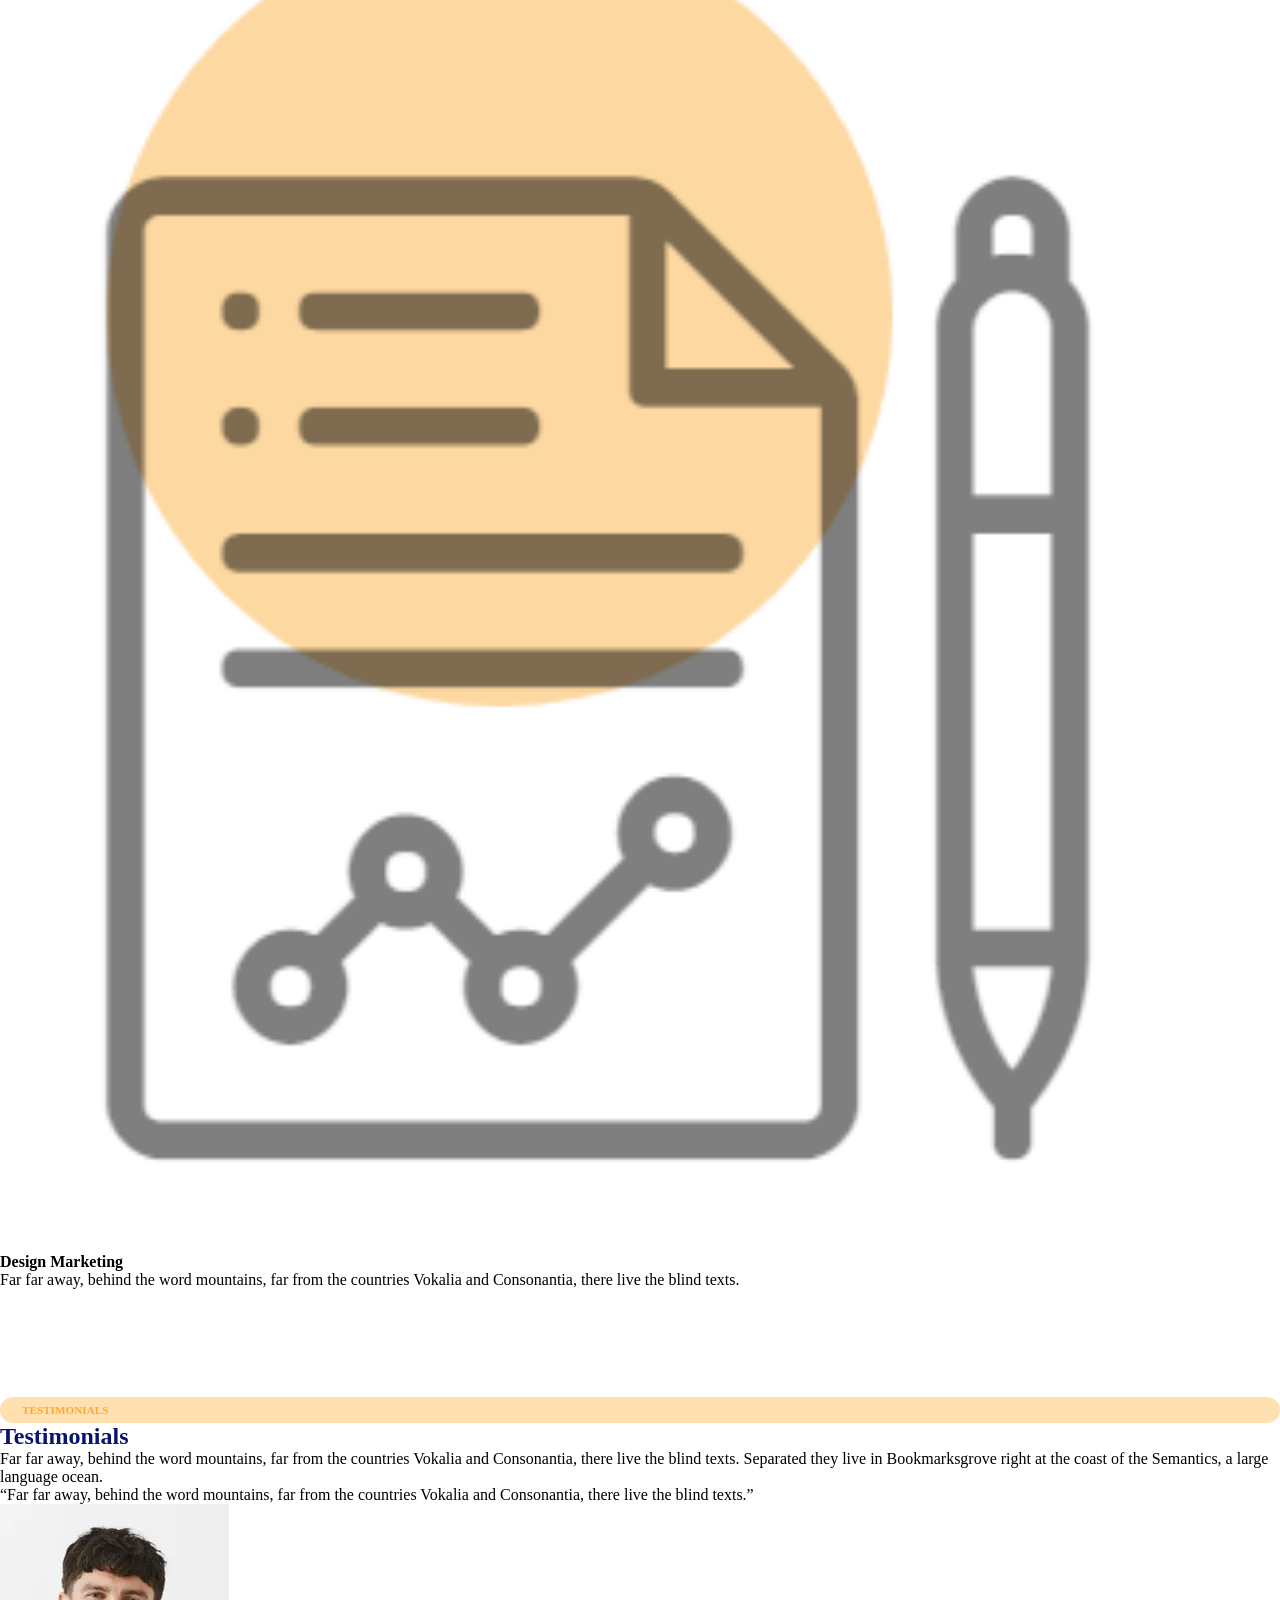
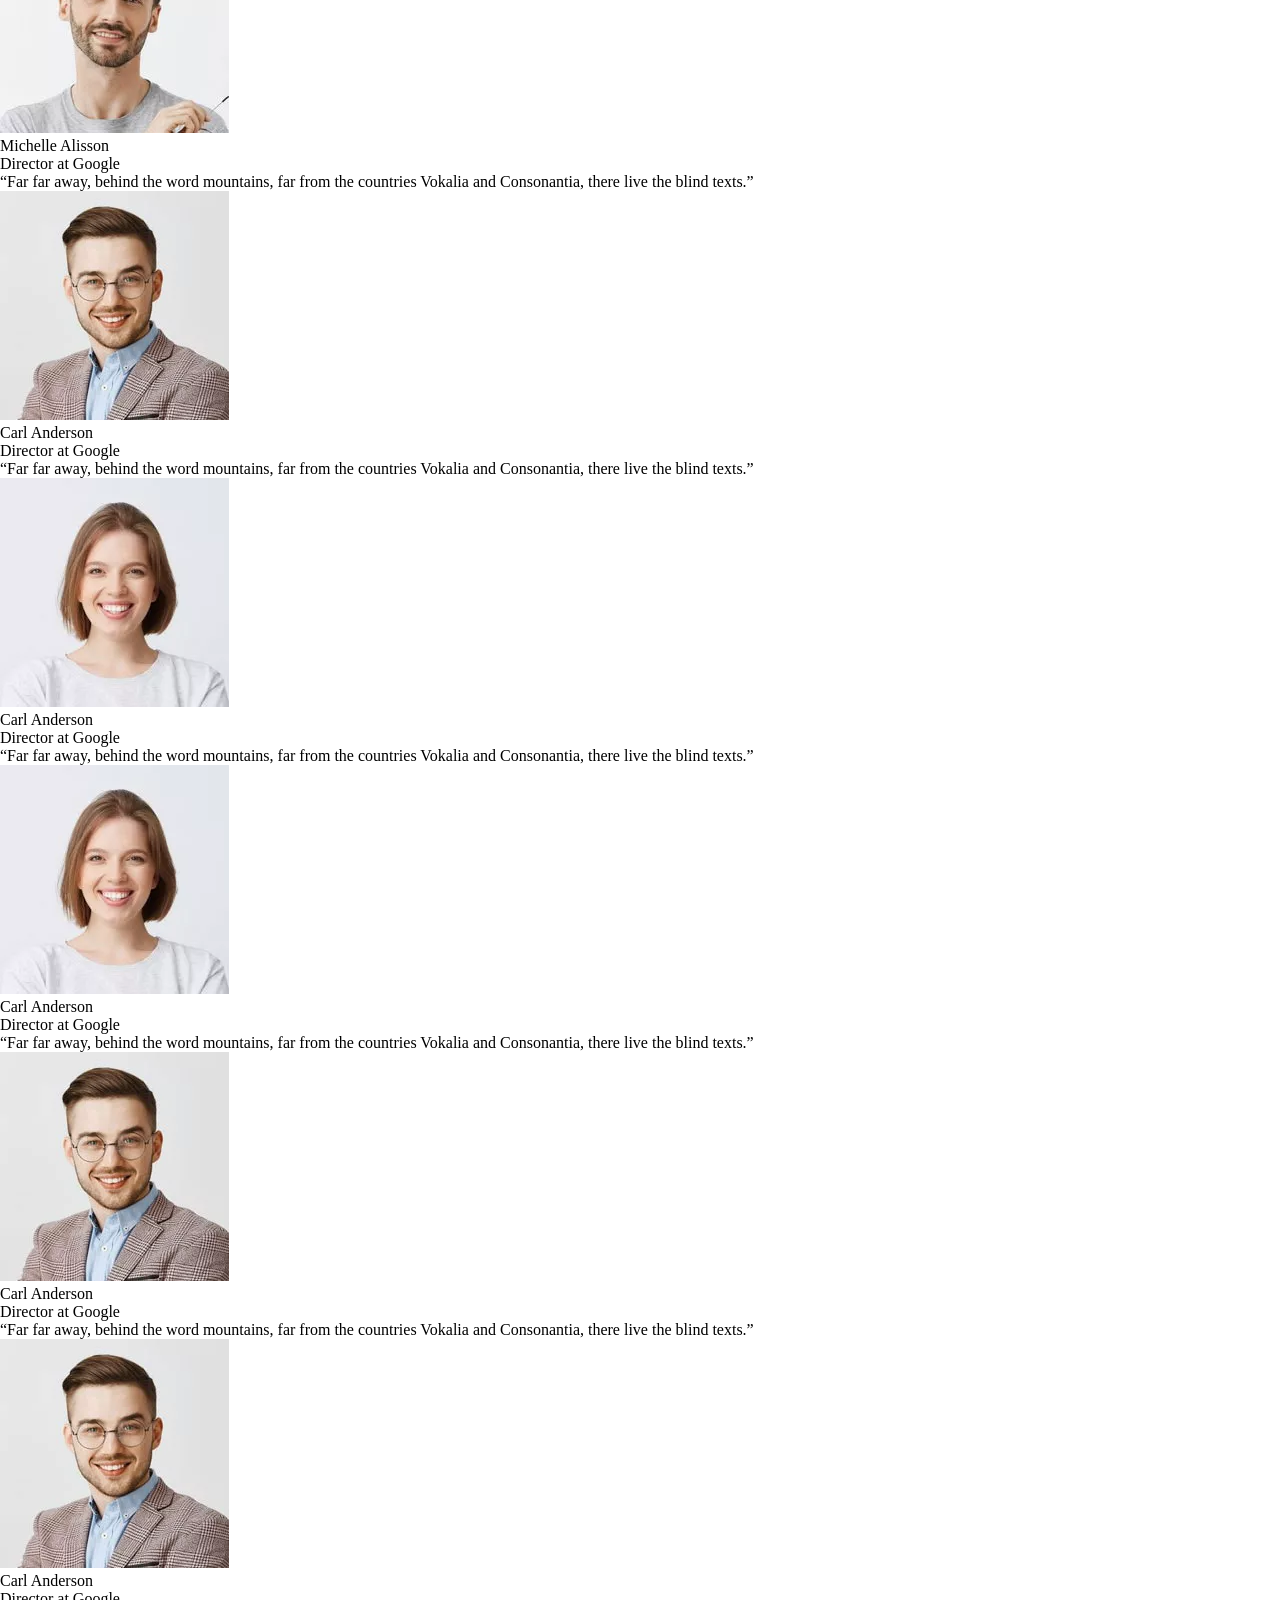
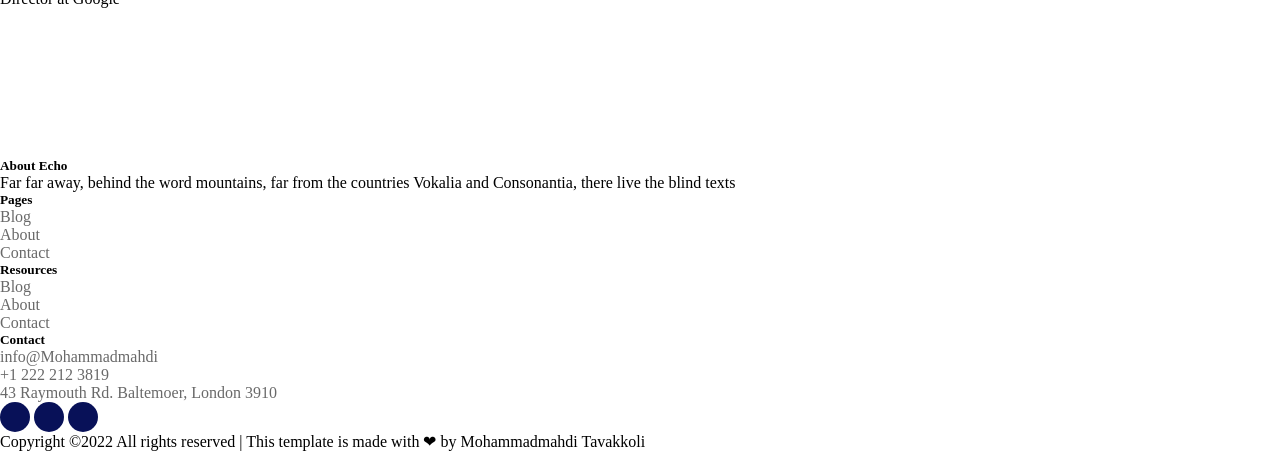
==== commit 64f0a772: "Menu Button Customized" ====
--- a/index.html
+++ b/index.html
@@ -15,7 +15,7 @@
 
     <!-- Style.css -->
     <link rel="stylesheet" href="./css/main.min.css">
-    <title>Project</title>
+    <title>Project | Home</title>
 </head>
 
 <body>
@@ -27,8 +27,8 @@
                 <a class="navbar-brand" href="./index.html">
                     <img src="./img/navbar-img/logo.png" class="img-fluid">
                 </a>
-                <button class="navbar-toggler" data-bs-toggle="offcanvas" data-bs-target="#offcanvasExample" type="button">
-                    <span class="navbar-toggler-icon"></span>
+                <button class="navbar-toggler" data-bs-toggle="offcanvas" href="#offcanvasExample" type="button">
+                    <i class="bi bi-list"></i>
                 </button>
                 <div class="collapse navbar-collapse" id="navbarSupportedContent">
                     <ul class="navbar-nav ms-auto">
@@ -59,7 +59,7 @@
 
                         <!-- Items 4 -->
                         <li class="nav-item mx-2">
-                            <a class="nav-link" href="./html/services.html">Services</a>
+                            <a class="nav-link" href="./html/serivces.html">Services</a>
                         </li>
 
                         <!-- Items 5 -->
--- a/css/main.min.css
+++ b/css/main.min.css
@@ -1,2 +1,2 @@
-.btn-main{background-color:#081158}nav .nav-item a{font-size:.9rem}.menu-btn:hover+ul,.menu-btn+ul:hover{display:block}.dropdown-item:active{background-color:#ffa928}header{background-image:url("../img/header-img/header-img.svg");background-repeat:no-repeat;background-size:contain;background-position:top right}.main-badge{background-color:#ffe1b1;color:#ffa928;font-size:.7rem;padding:5px 20px;border-radius:100px;border:2px solid #ffe1b1;font-weight:900}.main-color{color:#09146e}.btn-main{background-color:#081158;color:white;font-size:1rem;border:2px solid #081158}.btn-main:hover{background-color:#081158;color:white}.btn-main:focus{-webkit-box-shadow:none;box-shadow:none}.btn-outline-main{background-color:transparent;border:2px solid #081158;color:#081158;font-size:1rem}.btn-outline-main:hover{background-color:#081158;border:2px solid #081158;color:white}.services img{width:70%}.card-hover{-webkit-transition:-webkit-box-shadow 400ms ,-webkit-transform 400ms;transition:-webkit-box-shadow 400ms ,-webkit-transform 400ms;transition:box-shadow 400ms ,transform 400ms;transition:box-shadow 400ms ,transform 400ms ,-webkit-box-shadow 400ms ,-webkit-transform 400ms}.card-hover:hover{-webkit-box-shadow:0px -0.2px 3px -7px rgba(0,0,0,0.031),0px 1.6px 7.2px -7px rgba(0,0,0,0.044),0px 5.5px 13.6px -7px rgba(0,0,0,0.055),0px 11.6px 24.3px -7px rgba(0,0,0,0.066),0px 20.8px 45.5px -7px rgba(0,0,0,0.079),0px 37px 109px -7px rgba(0,0,0,0.11);box-shadow:0px -0.2px 3px -7px rgba(0,0,0,0.031),0px 1.6px 7.2px -7px rgba(0,0,0,0.044),0px 5.5px 13.6px -7px rgba(0,0,0,0.055),0px 11.6px 24.3px -7px rgba(0,0,0,0.066),0px 20.8px 45.5px -7px rgba(0,0,0,0.079),0px 37px 109px -7px rgba(0,0,0,0.11);-webkit-transform:scale(1.01);transform:scale(1.01)}@media screen and (max-width: 400px){.services img{width:100%}}@media screen and (min-width: 1200px){.services img{width:90%}}.card-hover-2{transition:border-color 400ms;-o-transition:border-color 400ms;-moz-transition:border-color 400ms;-webkit-transition:border-color 400ms}.card-hover-2:hover{border-color:#081158}footer .footer-link{color:#696969;text-decoration:none;transition:color 300ms;-o-transition:color 300ms;-moz-transition:color 300ms;-webkit-transition:color 300ms;position:relative;padding-bottom:6px}footer .footer-link:hover{color:#ff7b00}footer .footer-link::before{content:"";position:absolute;bottom:0;left:0;height:2px;width:0%;background-color:#ff7b00;transition:width 300ms;-o-transition:width 300ms;-moz-transition:width 300ms;-webkit-transition:width 300ms}footer .footer-link:hover.footer-link::before{width:100%}.social-media{background-color:#081158;width:30px;height:30px;border-radius:50%;display:-webkit-inline-box;display:-ms-inline-flexbox;display:inline-flex;-webkit-box-pack:center;-ms-flex-pack:center;justify-content:center;-webkit-box-align:center;-ms-flex-align:center;align-items:center}.social-media a{color:#ffa928;text-decoration:none}*{margin:0;padding:0;-webkit-box-sizing:border-box;box-sizing:border-box}body{background-color:#FFFFFF}
+.btn-main{background-color:#081158}nav .nav-item a{font-size:.9rem}.menu-btn:hover+ul,.menu-btn+ul:hover{display:block}.dropdown-item:active{background-color:#ffa928}header{background-image:url("../img/header-img/header-img.svg");background-repeat:no-repeat;background-size:contain;background-position:top right}.main-badge{background-color:#ffe1b1;color:#ffa928;font-size:.7rem;padding:5px 20px;border-radius:100px;border:2px solid #ffe1b1;font-weight:900}.main-color{color:#09146e}.btn-main{background-color:#081158;color:white;font-size:1rem;border:2px solid #081158}.btn-main:hover{background-color:#081158;color:white}.btn-main:focus{-webkit-box-shadow:none;box-shadow:none}.btn-outline-main{background-color:transparent;border:2px solid #081158;color:#081158;font-size:1rem}.btn-outline-main:hover{background-color:#081158;border:2px solid #081158;color:white}.services img{width:70%}.card-hover{-webkit-transition:-webkit-box-shadow 400ms ,-webkit-transform 400ms;transition:-webkit-box-shadow 400ms ,-webkit-transform 400ms;transition:box-shadow 400ms ,transform 400ms;transition:box-shadow 400ms ,transform 400ms ,-webkit-box-shadow 400ms ,-webkit-transform 400ms}.card-hover:hover{-webkit-box-shadow:0px -0.2px 3px -7px rgba(0,0,0,0.031),0px 1.6px 7.2px -7px rgba(0,0,0,0.044),0px 5.5px 13.6px -7px rgba(0,0,0,0.055),0px 11.6px 24.3px -7px rgba(0,0,0,0.066),0px 20.8px 45.5px -7px rgba(0,0,0,0.079),0px 37px 109px -7px rgba(0,0,0,0.11);box-shadow:0px -0.2px 3px -7px rgba(0,0,0,0.031),0px 1.6px 7.2px -7px rgba(0,0,0,0.044),0px 5.5px 13.6px -7px rgba(0,0,0,0.055),0px 11.6px 24.3px -7px rgba(0,0,0,0.066),0px 20.8px 45.5px -7px rgba(0,0,0,0.079),0px 37px 109px -7px rgba(0,0,0,0.11);-webkit-transform:scale(1.01);transform:scale(1.01)}@media screen and (max-width: 400px){.services img{width:100%}}@media screen and (min-width: 1200px){.services img{width:90%}}.card-hover-2{transition:border-color 400ms;-o-transition:border-color 400ms;-moz-transition:border-color 400ms;-webkit-transition:border-color 400ms}.card-hover-2:hover{border-color:#081158}footer .footer-link{color:#696969;text-decoration:none;transition:color 300ms;-o-transition:color 300ms;-moz-transition:color 300ms;-webkit-transition:color 300ms;position:relative;padding-bottom:6px}footer .footer-link:hover{color:#ff7b00}footer .footer-link::before{content:"";position:absolute;bottom:0;left:0;height:2px;width:0%;background-color:#ff7b00;transition:width 300ms;-o-transition:width 300ms;-moz-transition:width 300ms;-webkit-transition:width 300ms}footer .footer-link:hover.footer-link::before{width:100%}.social-media{background-color:#081158;width:30px;height:30px;border-radius:50%;display:-webkit-inline-box;display:-ms-inline-flexbox;display:inline-flex;-webkit-box-pack:center;-ms-flex-pack:center;justify-content:center;-webkit-box-align:center;-ms-flex-align:center;align-items:center}.social-media a{color:#ffa928;text-decoration:none}.accordion-button[aria-expanded="true"]{background-color:#09146e;color:white;border:2px solid #09146e;border-radius:10px 10px 0px 0px !important}.accordion-button[aria-expanded="false"]{border-radius:10px 10px 10px 10px !important;border:2px solid #09146e;background-color:white;color:black}.accordion-button:focus{-webkit-box-shadow:none;box-shadow:none}.accordion-item{border-radius:10px}.m-input{padding-top:15px;padding-bottom:15px;border:2px solid #cccccc;background-color:transparent}.m-input:focus{-webkit-box-shadow:none;box-shadow:none;border:2px solid #09146e}.bg-main-down{background-image:url("data:image/svg+xml,%3csvg xmlns='http://www.w3.org/2000/svg' version='1.1' xmlns:xlink='http://www.w3.org/1999/xlink' xmlns:svgjs='http://svgjs.com/svgjs' width='1440' height='560' preserveAspectRatio='none' viewBox='0 0 1440 560'%3e%3cg mask='url(%26quot%3b%23SvgjsMask1009%26quot%3b)' fill='none'%3e%3crect width='1440' height='560' x='0' y='0' fill='rgba(9%2c 20%2c 110%2c 1)'%3e%3c/rect%3e%3cpath d='M678.92%2c29.291C696.335%2c29.673%2c711.805%2c17.722%2c719.33%2c2.012C726.002%2c-11.917%2c720.789%2c-27.678%2c712.429%2c-40.665C704.873%2c-52.402%2c692.878%2c-60.629%2c678.92%2c-60.761C664.733%2c-60.895%2c651.716%2c-53.402%2c644.298%2c-41.308C636.508%2c-28.606%2c634.907%2c-13.075%2c641.468%2c0.304C648.918%2c15.496%2c662.004%2c28.92%2c678.92%2c29.291' fill='rgba(255%2c 169%2c 40%2c 0.31)' class='triangle-float1'%3e%3c/path%3e%3cpath d='M1154.3988892888415 35.957953262840775L1076.474218204507 19.394553107887255 1090.591453514244 144.56325981186575z' fill='rgba(255%2c 169%2c 40%2c 0.31)' class='triangle-float2'%3e%3c/path%3e%3cpath d='M341.305%2c341.261C370.421%2c341.212%2c394.822%2c321.676%2c409.387%2c296.465C423.961%2c271.239%2c428.552%2c240.425%2c414.215%2c215.064C399.675%2c189.344%2c370.799%2c174.294%2c341.305%2c176.037C314.333%2c177.631%2c295.268%2c199.381%2c281.932%2c222.879C268.817%2c245.988%2c260.917%2c272.942%2c272.829%2c296.693C285.915%2c322.785%2c312.115%2c341.31%2c341.305%2c341.261' fill='rgba(255%2c 169%2c 40%2c 0.31)' class='triangle-float3'%3e%3c/path%3e%3cpath d='M458.16863781000313 597.853816400302L498.5074272128875 465.91158145539737 366.56519226798287 425.572792052513 326.2264028650985 557.5150269974176z' fill='rgba(255%2c 169%2c 40%2c 0.31)' class='triangle-float2'%3e%3c/path%3e%3cpath d='M827.308%2c238.679C849.273%2c237.686%2c870.034%2c229.38%2c882.364%2c211.176C896.529%2c190.262%2c905.955%2c163.149%2c893.252%2c141.317C880.596%2c119.566%2c852.39%2c114.51%2c827.308%2c116.556C805.853%2c118.306%2c789.349%2c132.647%2c777.694%2c150.745C764.642%2c171.013%2c751.048%2c195.583%2c762.894%2c216.579C774.85%2c237.769%2c803.003%2c239.778%2c827.308%2c238.679' fill='rgba(255%2c 169%2c 40%2c 0.31)' class='triangle-float2'%3e%3c/path%3e%3cpath d='M1256.0352683404208 90.42718294205282L1163.0999191072021 171.2146495048093 1243.8873856699586 264.14999873802805 1336.8227349031772 183.36253217527155z' fill='rgba(255%2c 169%2c 40%2c 0.31)' class='triangle-float3'%3e%3c/path%3e%3c/g%3e%3cdefs%3e%3cmask id='SvgjsMask1009'%3e%3crect width='1440' height='560' fill='white'%3e%3c/rect%3e%3c/mask%3e%3cstyle%3e %40keyframes float1 %7b 0%25%7btransform: translate(0%2c 0)%7d 50%25%7btransform: translate(-10px%2c 0)%7d 100%25%7btransform: translate(0%2c 0)%7d %7d .triangle-float1 %7b animation: float1 5s infinite%3b %7d %40keyframes float2 %7b 0%25%7btransform: translate(0%2c 0)%7d 50%25%7btransform: translate(-5px%2c -5px)%7d 100%25%7btransform: translate(0%2c 0)%7d %7d .triangle-float2 %7b animation: float2 4s infinite%3b %7d %40keyframes float3 %7b 0%25%7btransform: translate(0%2c 0)%7d 50%25%7btransform: translate(0%2c -10px)%7d 100%25%7btransform: translate(0%2c 0)%7d %7d .triangle-float3 %7b animation: float3 6s infinite%3b %7d %3c/style%3e%3c/defs%3e%3c/svg%3e");background-attachment:fixed}.bg-glass{background-color:#ffffff56;backdrop-filter:blur(120px);-webkit-backdrop-filter:blur(120px);-o-backdrop-filter:blur(120px);-moz-backdrop-filter:blur(120px);-ms-backdrop-filter:blur(120px);transition:background-color 300ms;-o-transition:background-color 300ms;-moz-transition:background-color 300ms;-webkit-transition:background-color 300ms}.bg-glass:hover{background-color:#ffffff}.bg-glass:hover h4,.bg-glass:hover span{color:black !important}.btn-download{background-color:#ffa42d;padding:10px 30px}*{margin:0;padding:0;-webkit-box-sizing:border-box;box-sizing:border-box}body{background-color:#FFFFFF}.text-main{color:#09146e}@media screen and (max-width: 830px){.nav-link{font-size:13px !important}}.navbar-toggler:focus{-webkit-box-shadow:none;box-shadow:none}.navbar-toggler{background-color:#09146e;padding:5px;border-radius:10px}.navbar-toggler i{color:white !important;font-size:30px}
 /*# sourceMappingURL=main.min.css.map */
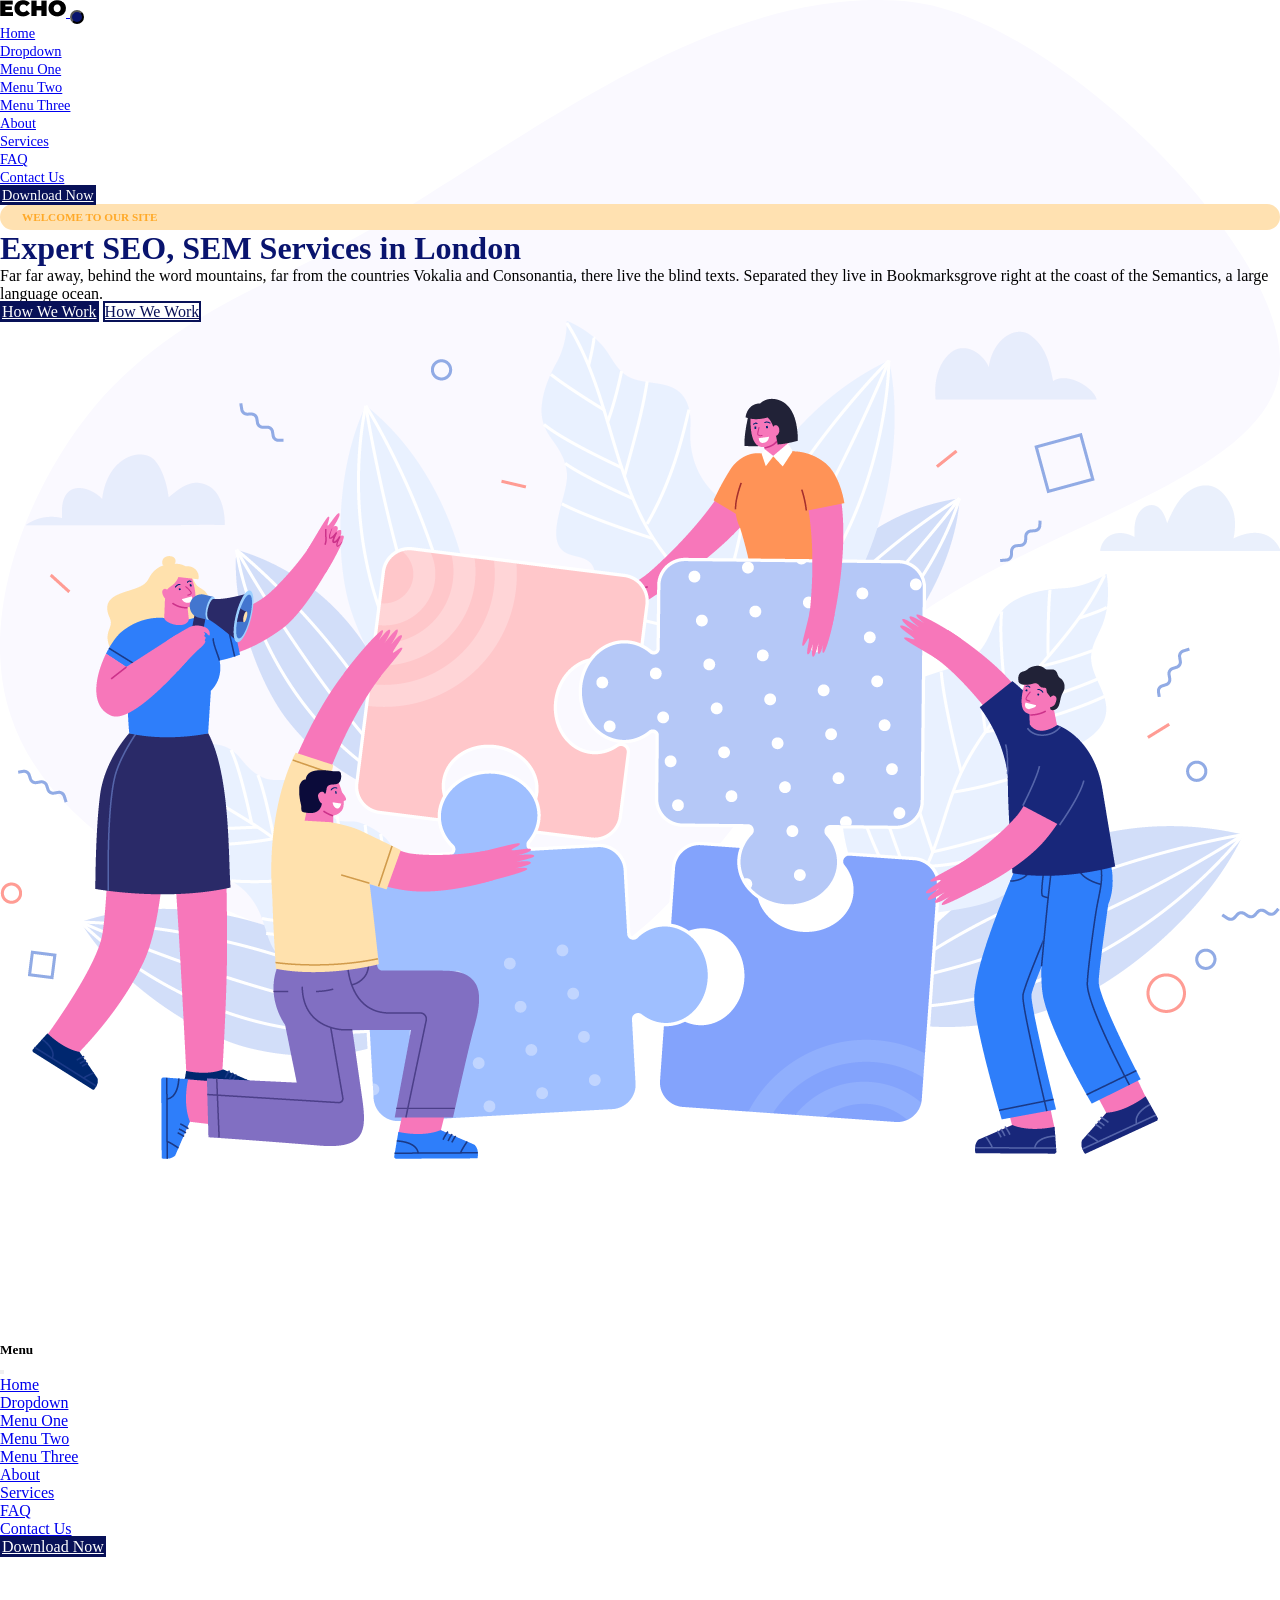
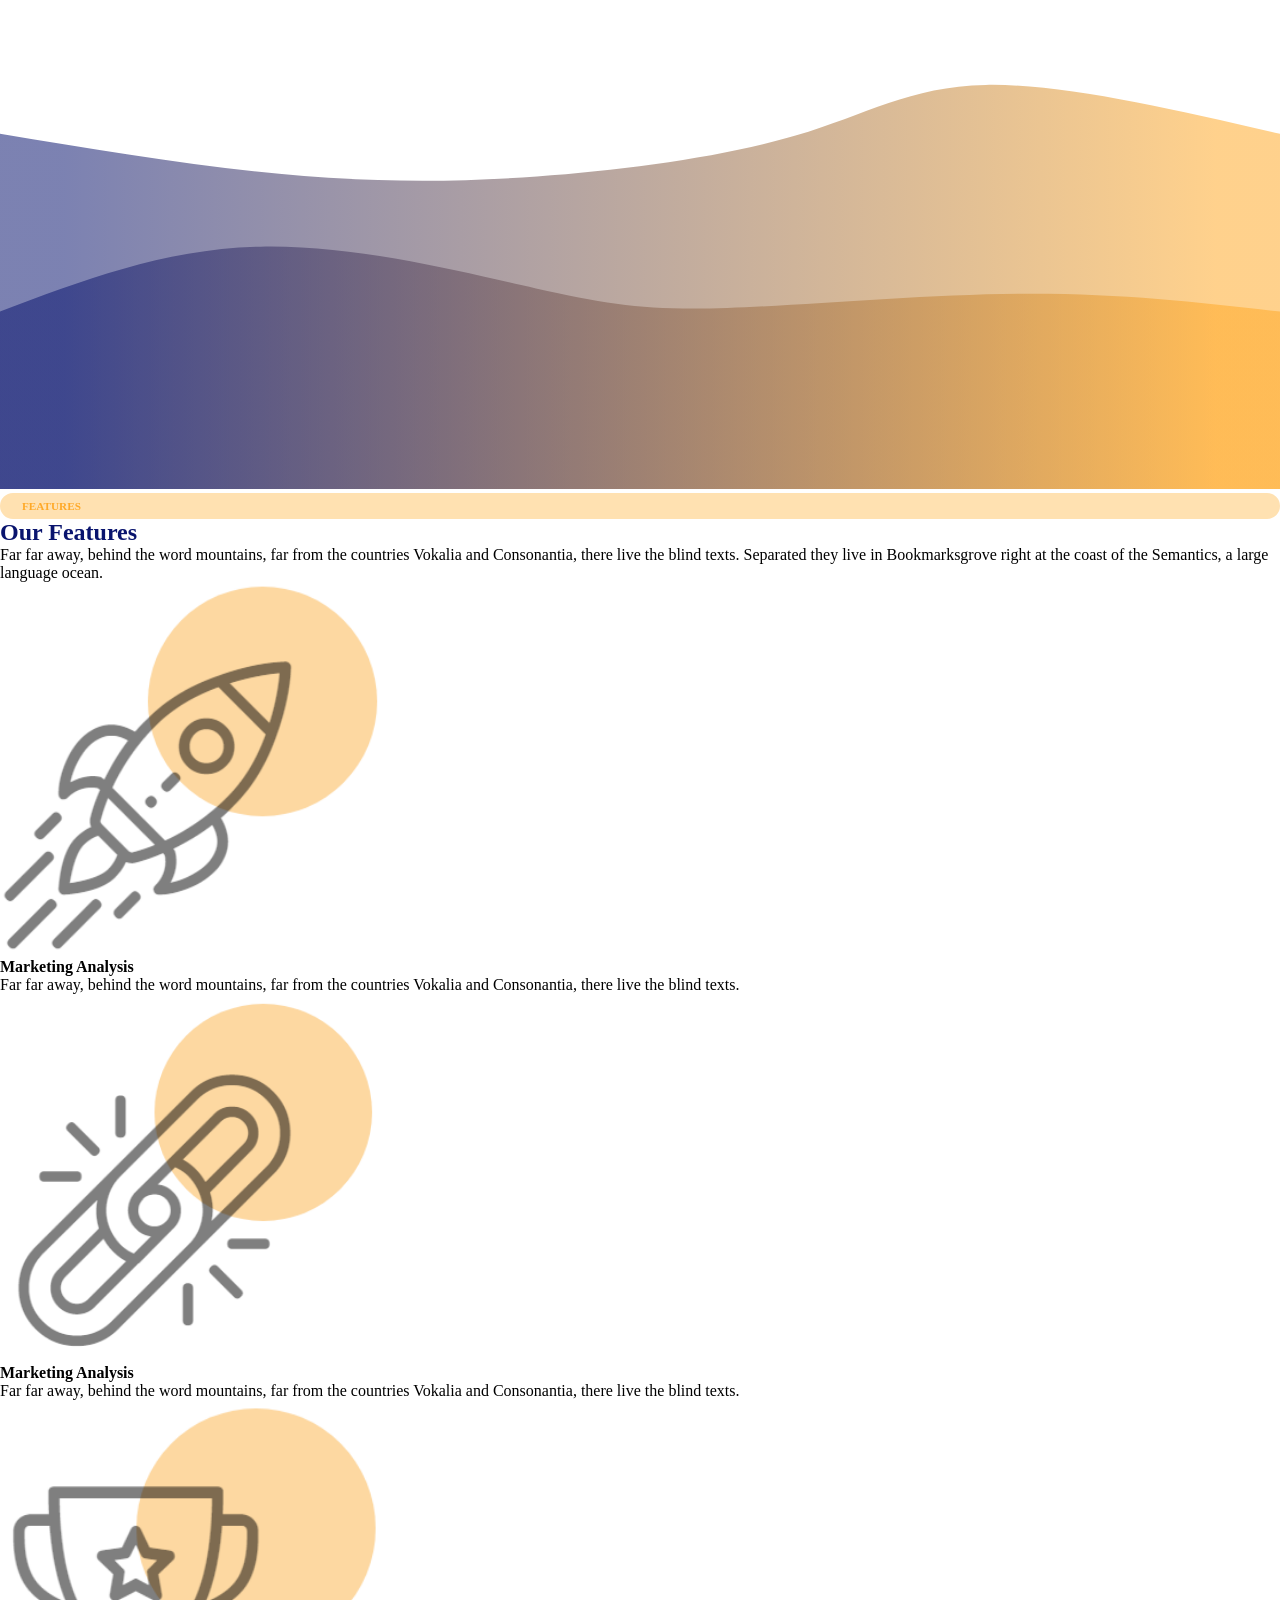
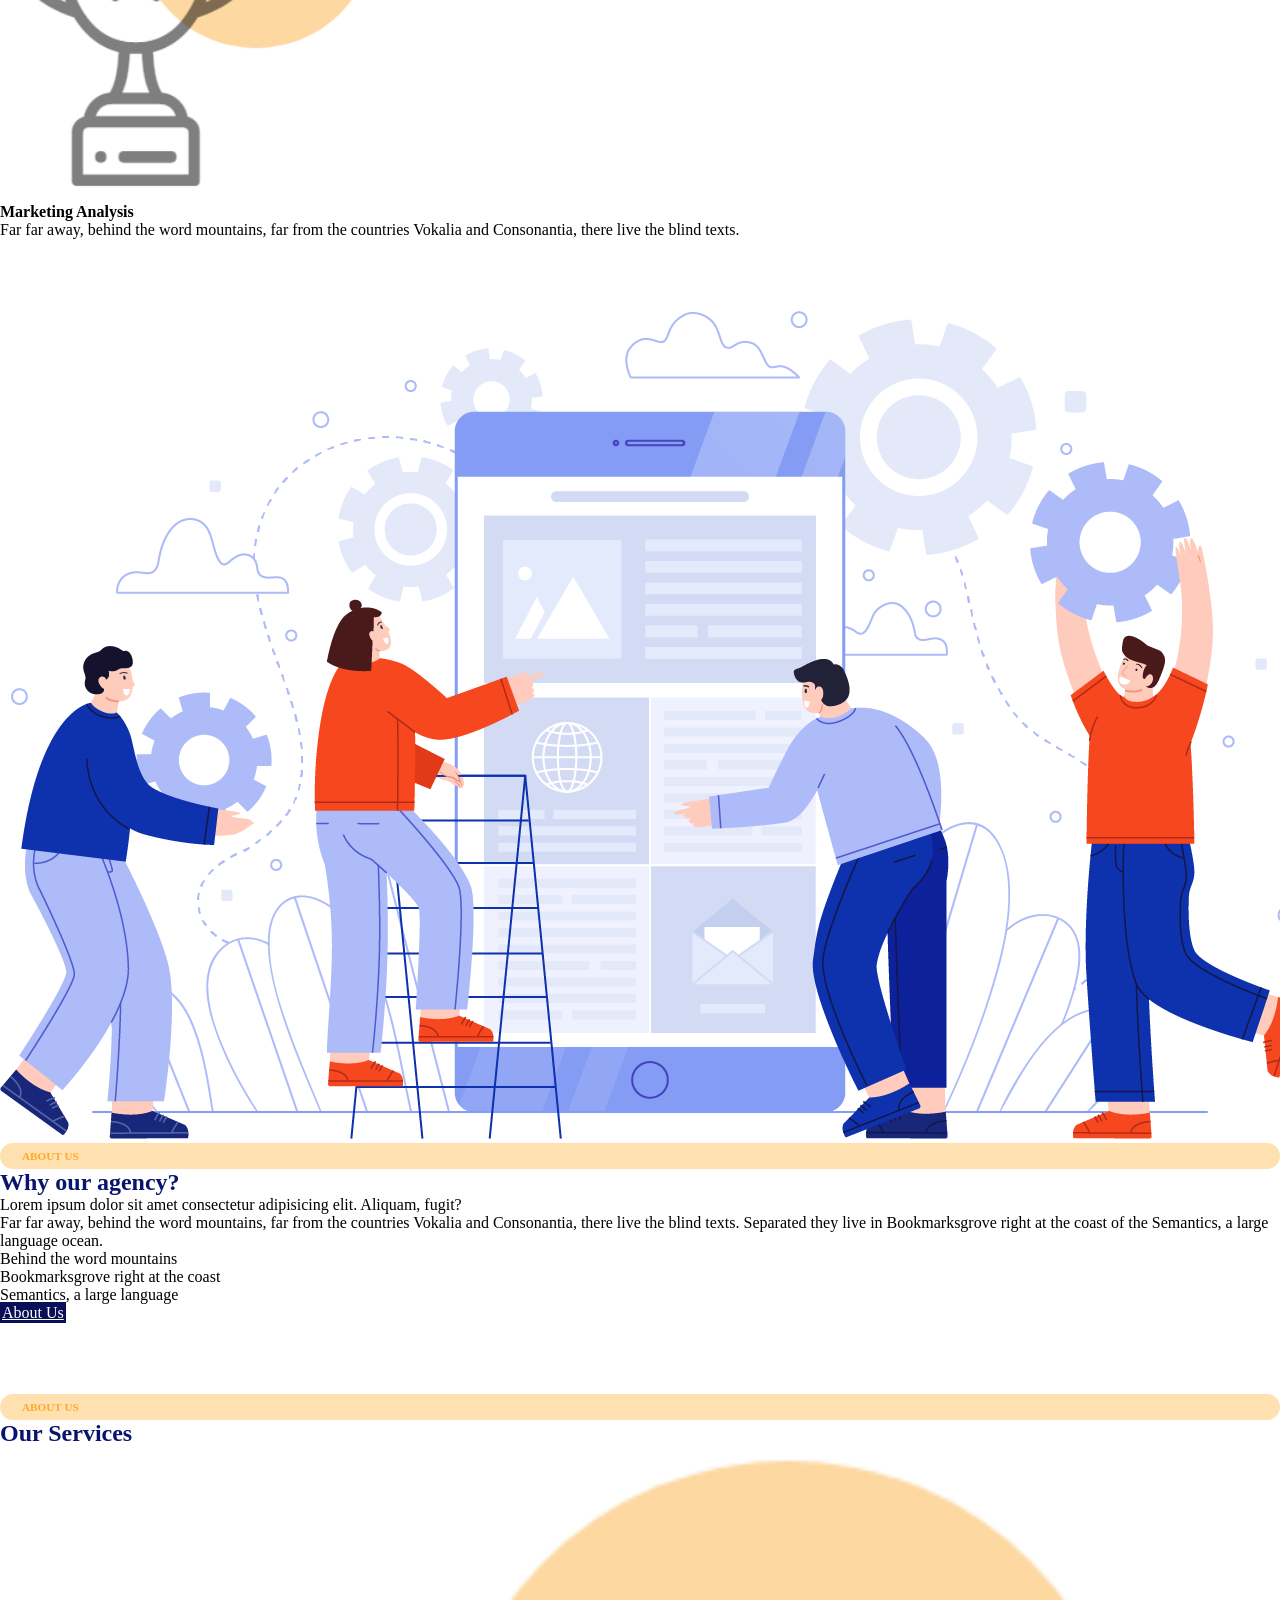
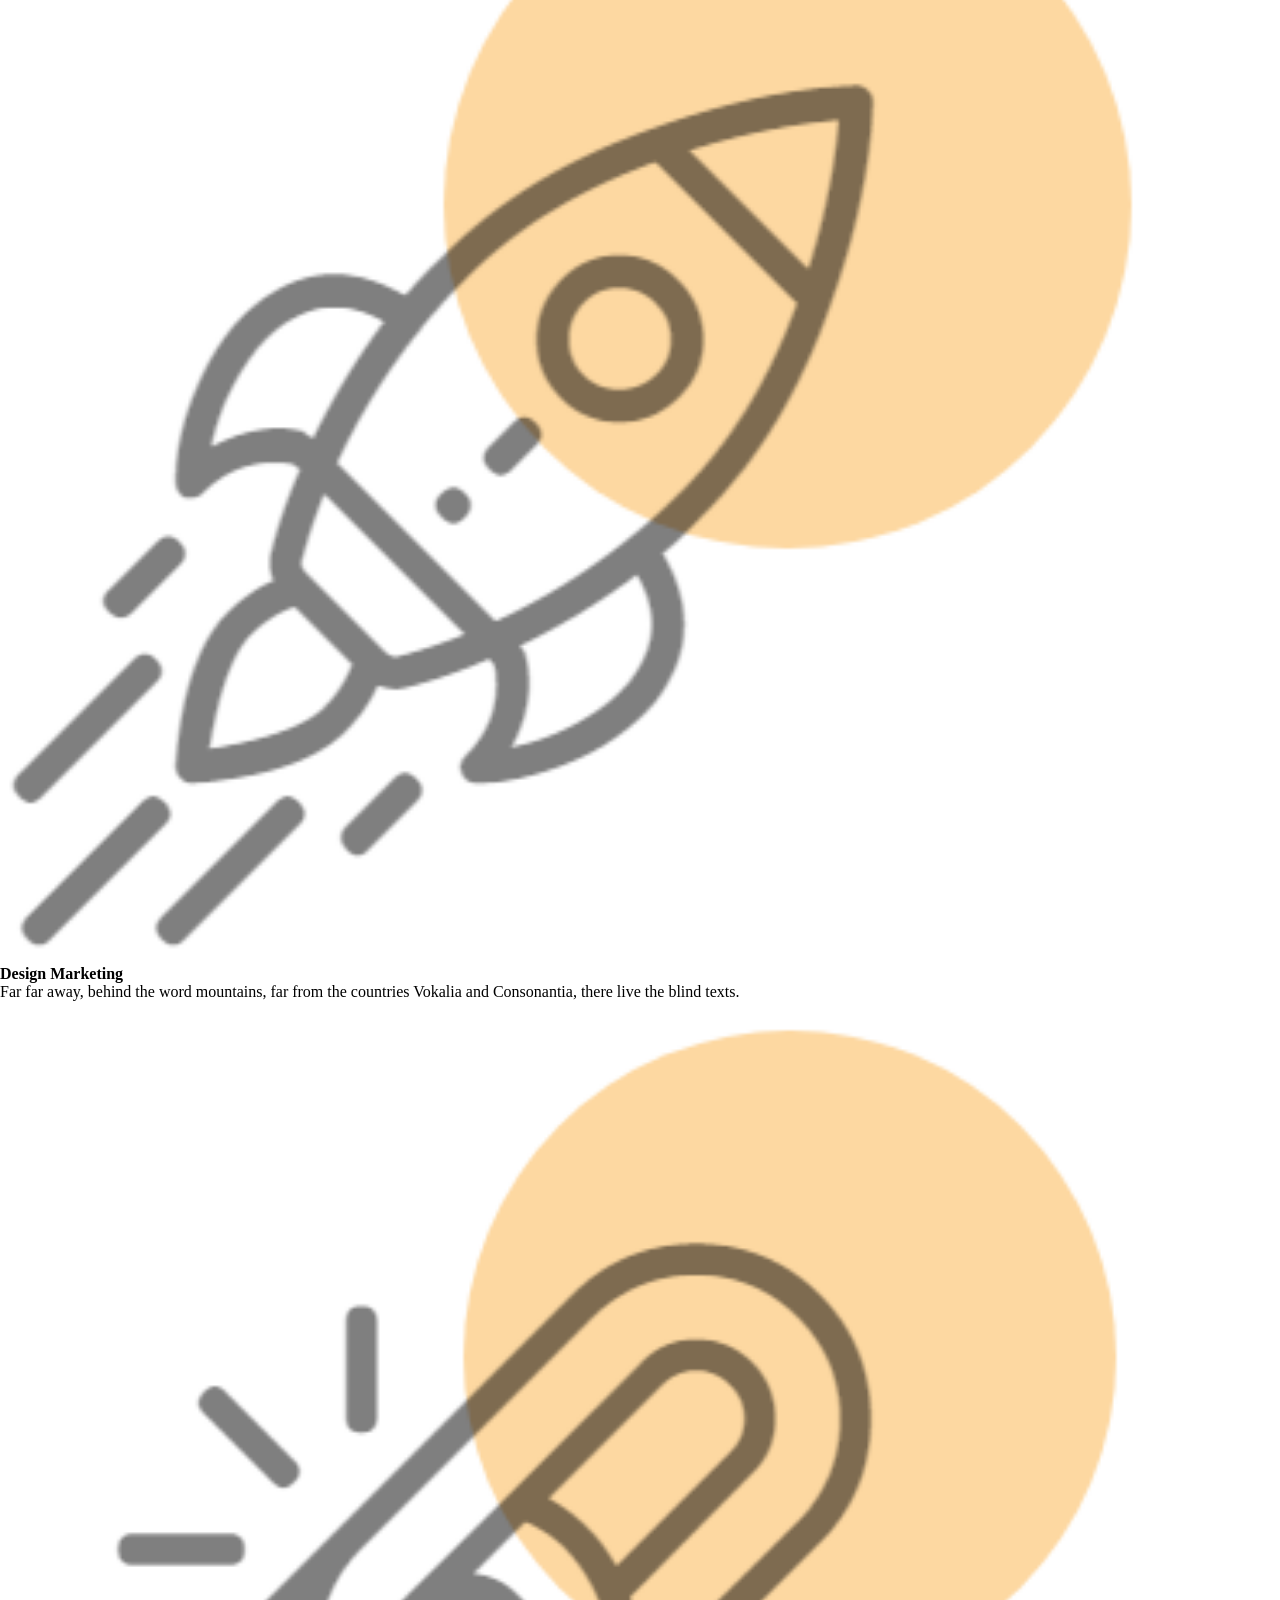
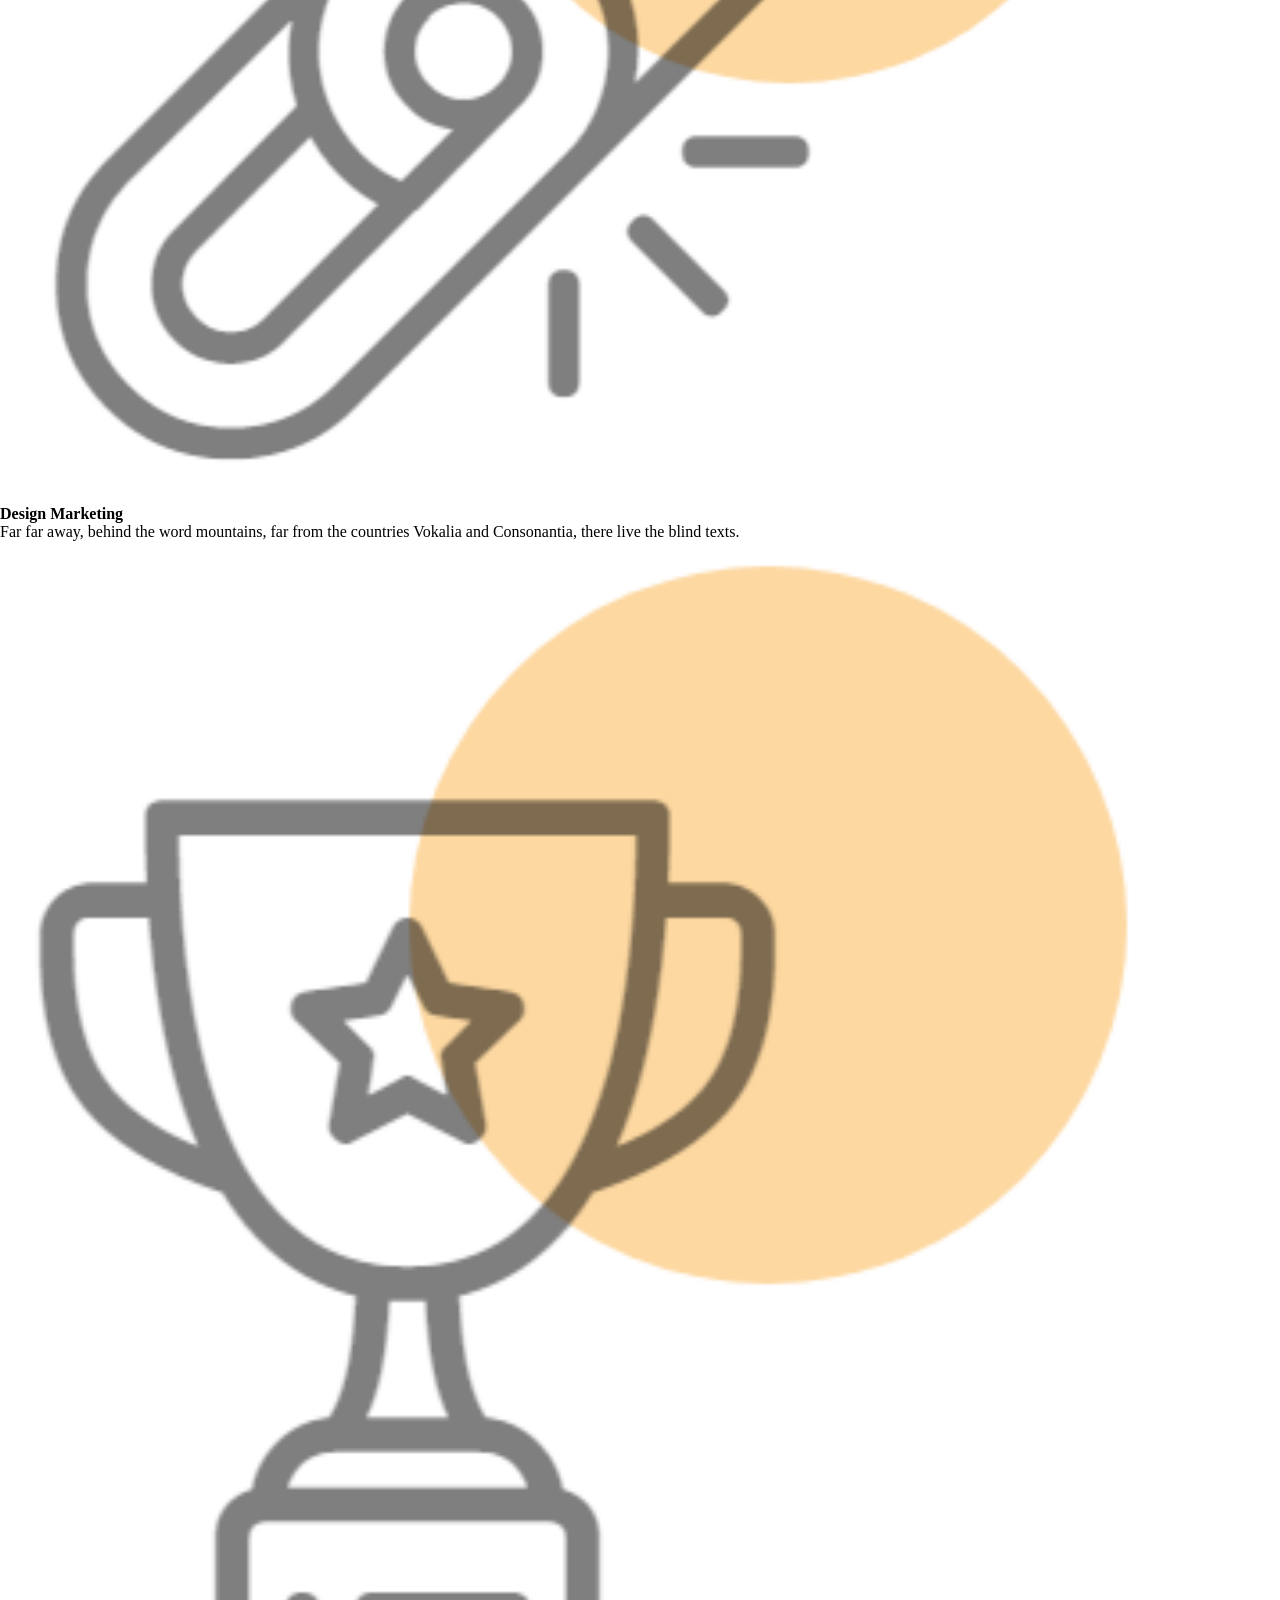
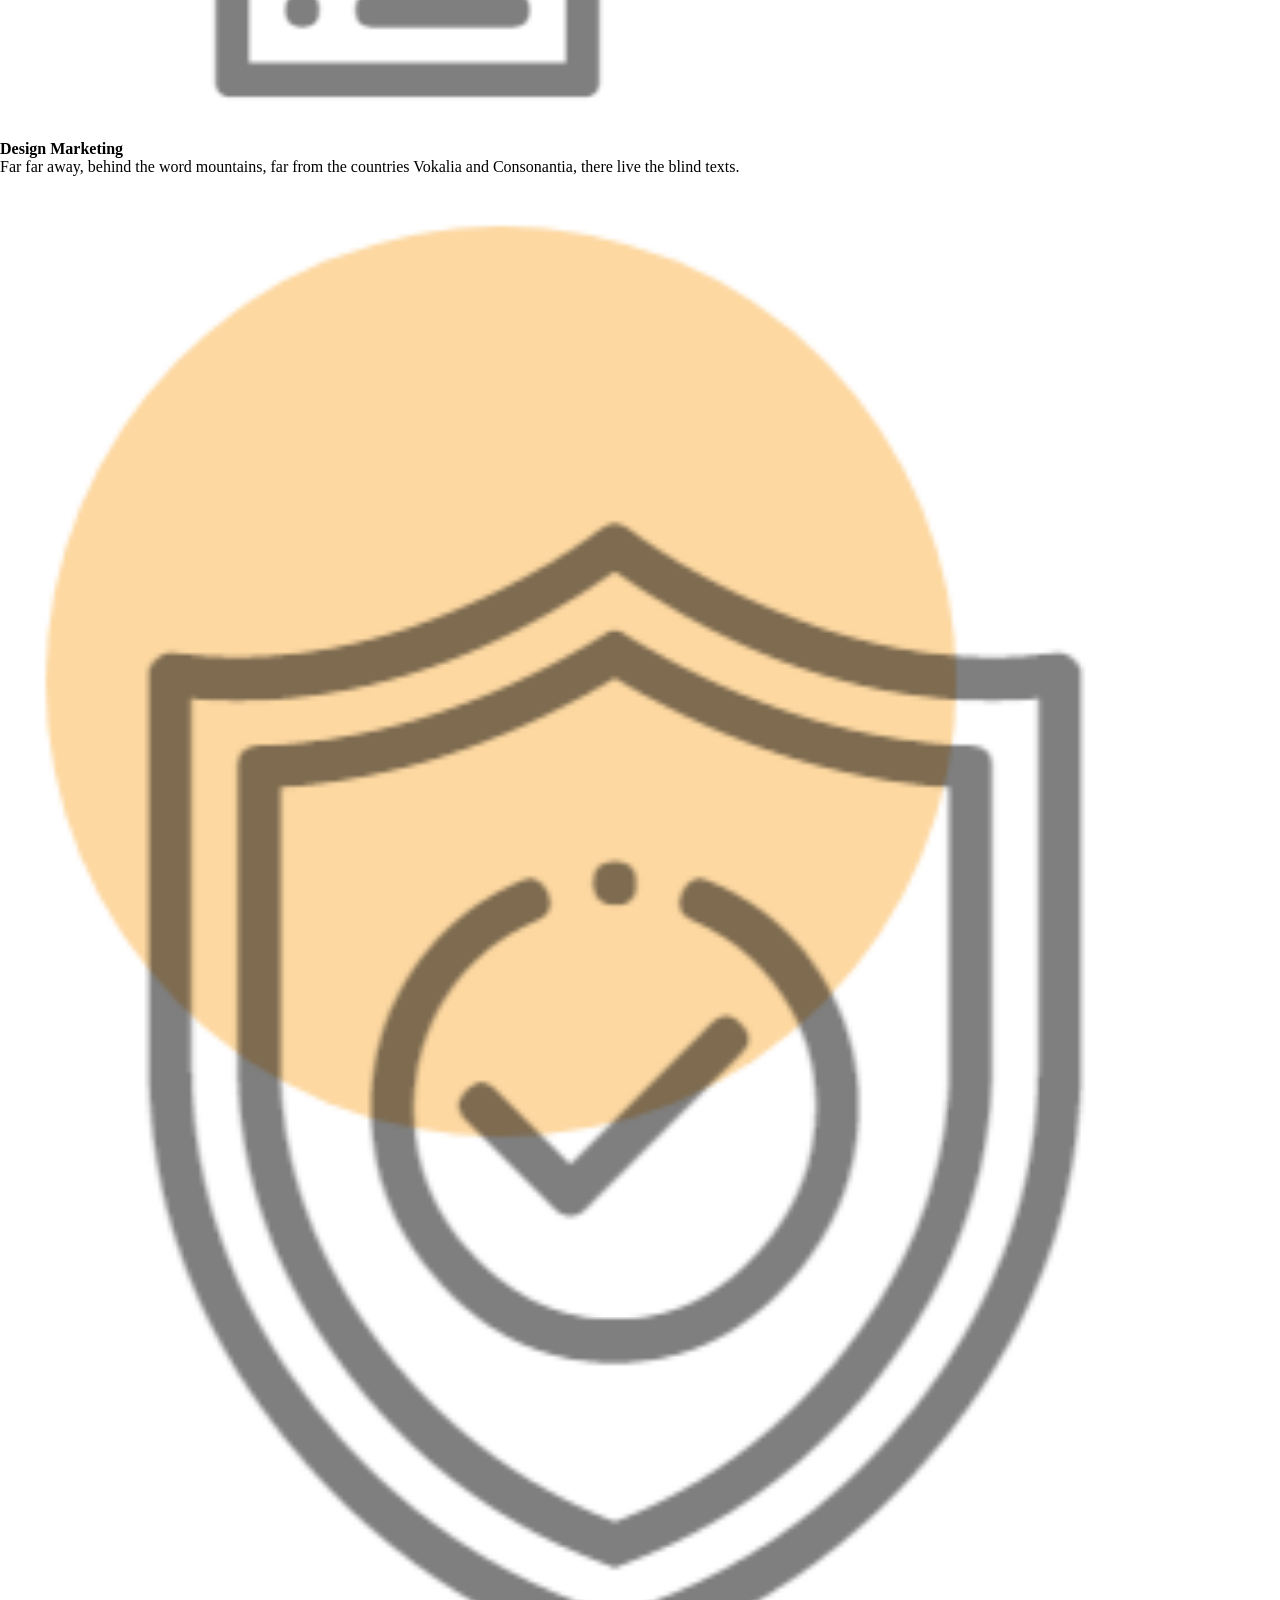
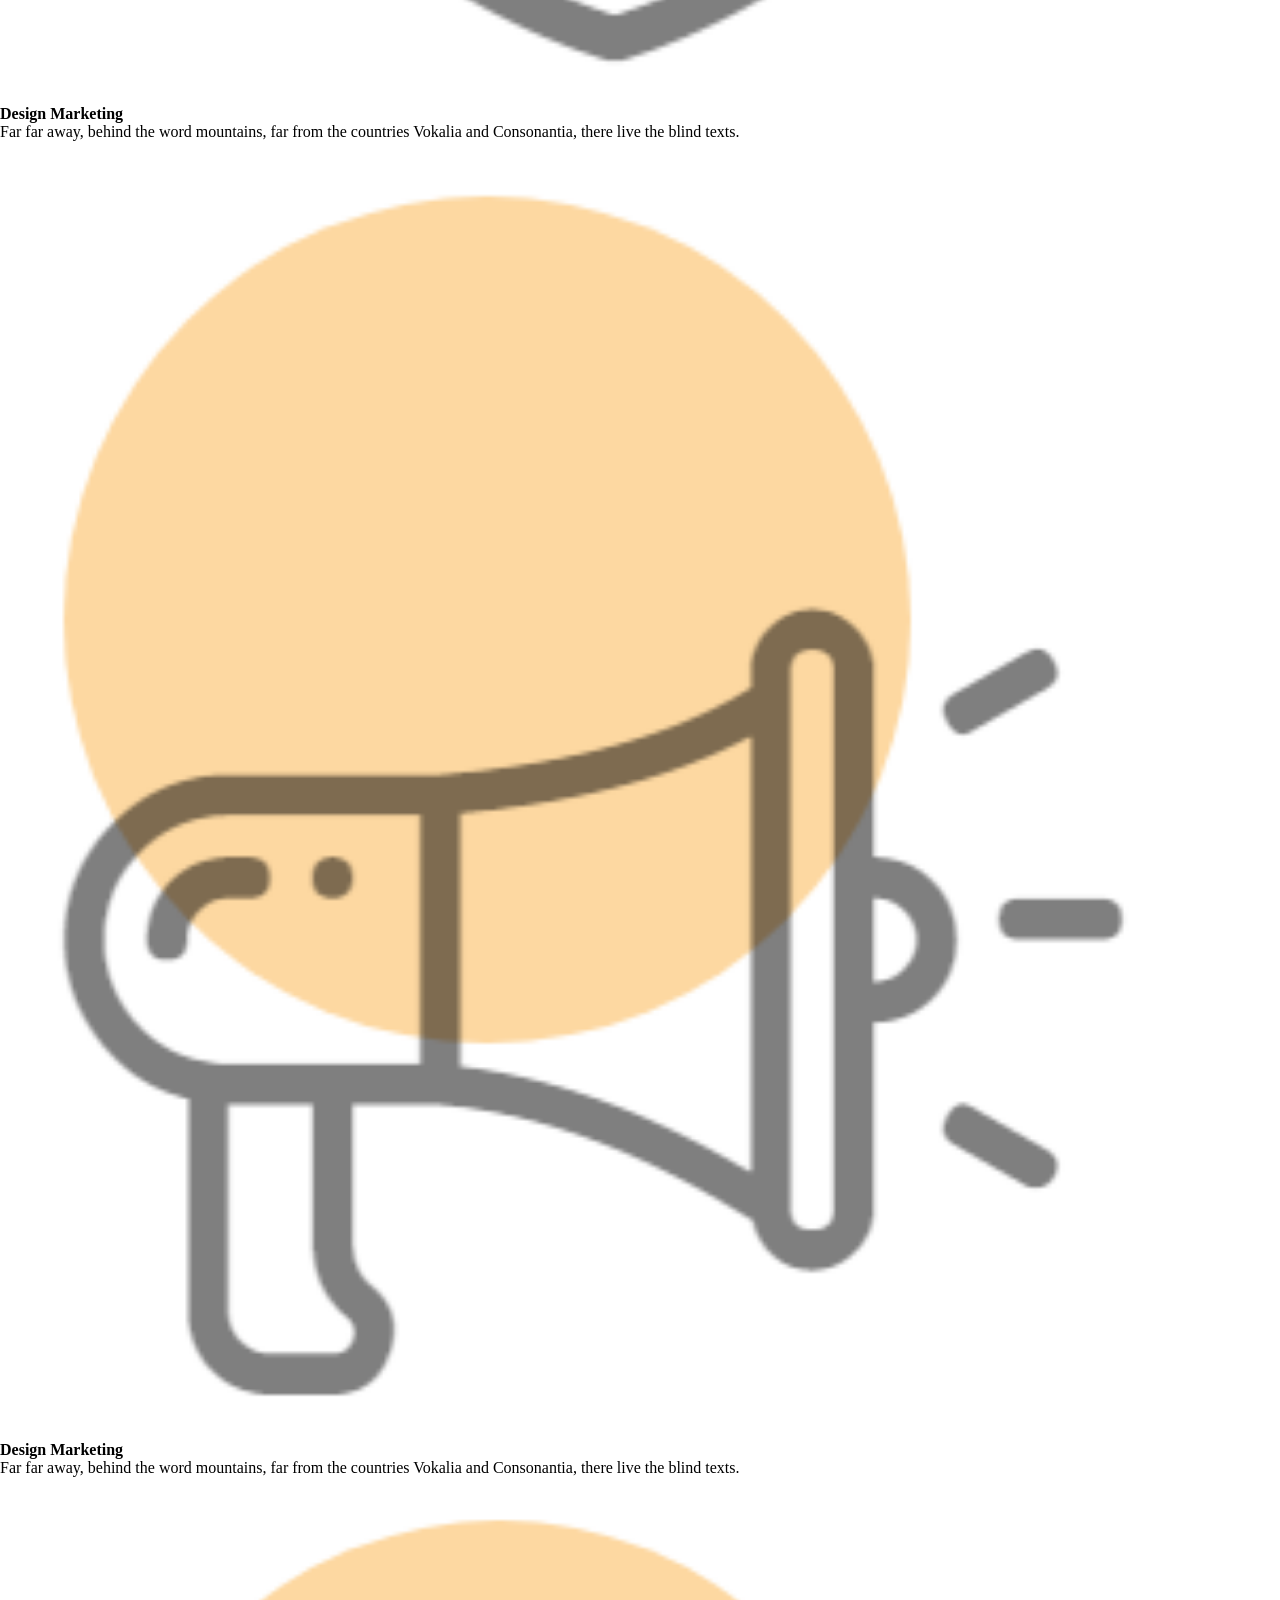
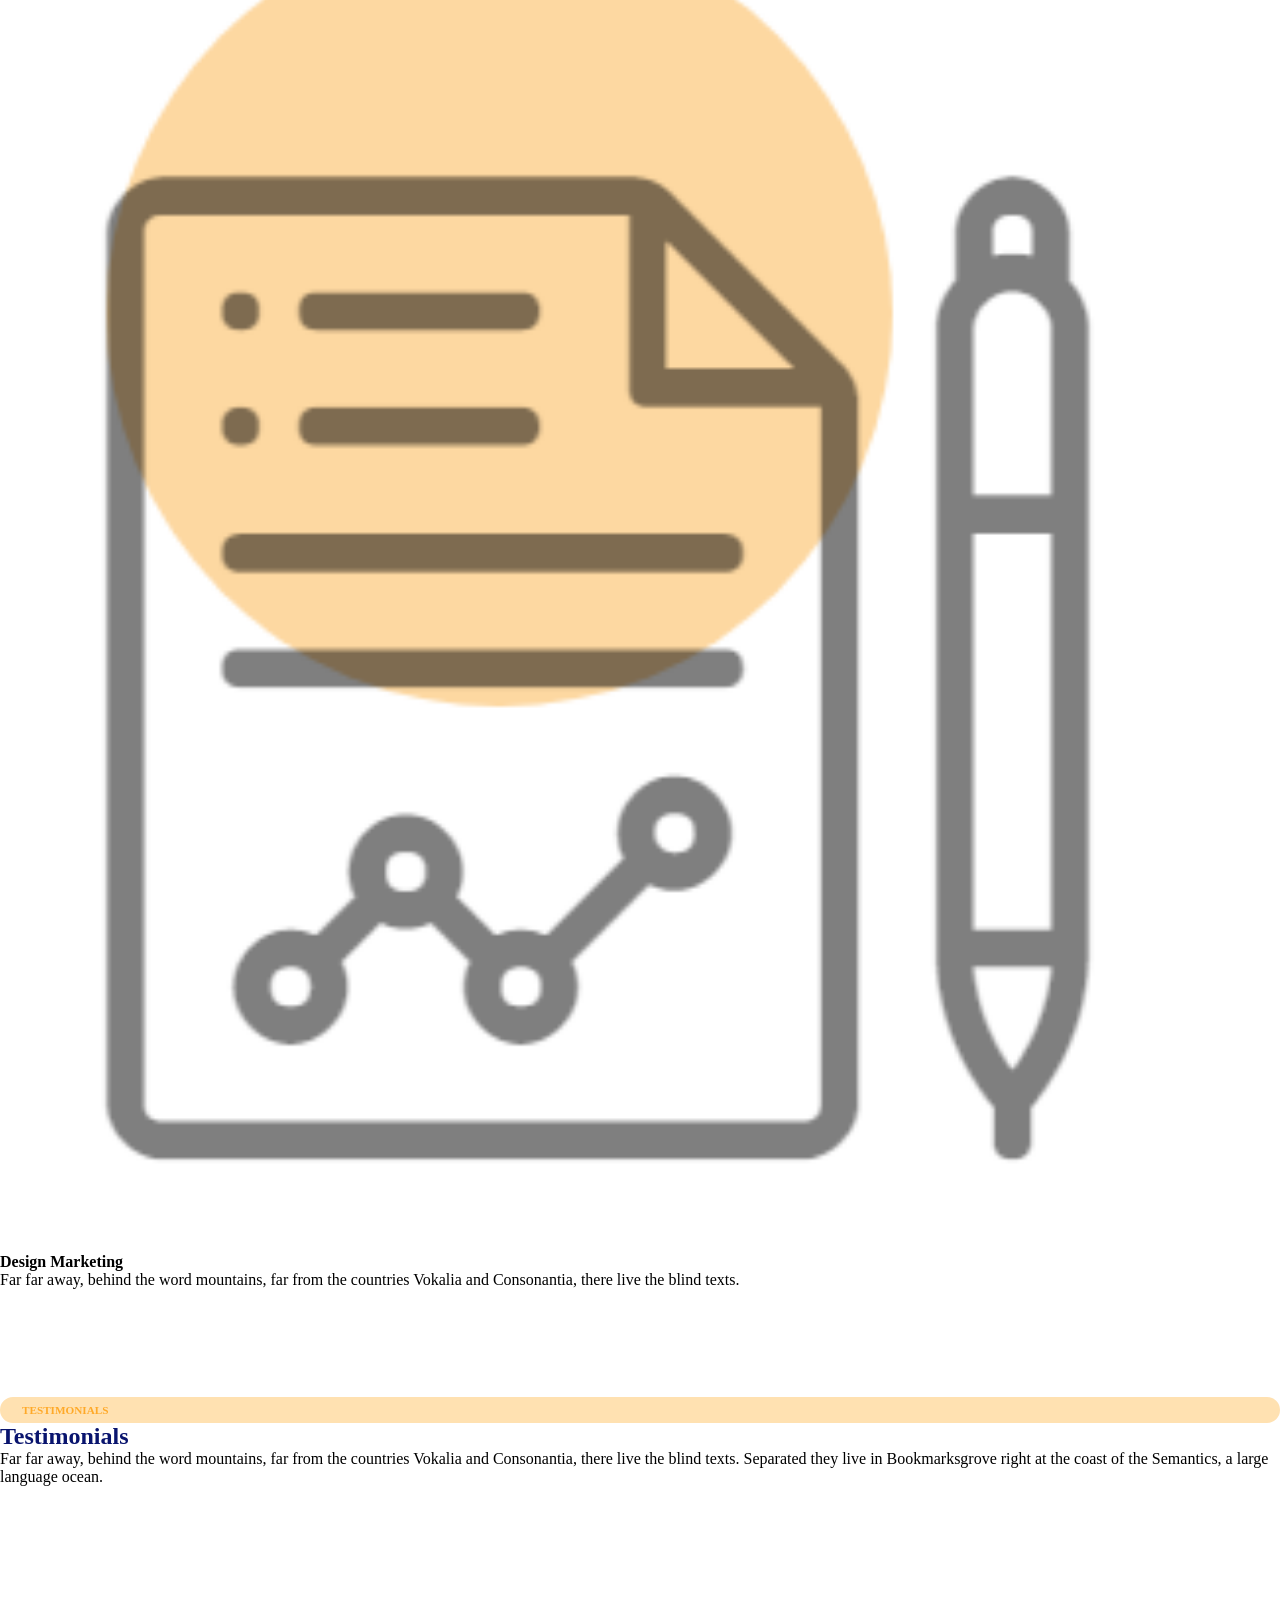
==== commit 704e98dc: "Js resourses edited for github page" ====
--- a/index.html
+++ b/index.html
@@ -765,13 +765,17 @@
 
 </body>
 <!-- Bootstrap.min.js -->
-<script src="./node_modules/bootstrap/dist/js/bootstrap.bundle.min.js"></script>
+<script src="https://cdn.jsdelivr.net/npm/bootstrap@5.1.3/dist/js/bootstrap.bundle.min.js" integrity="sha384-ka7Sk0Gln4gmtz2MlQnikT1wXgYsOg+OMhuP+IlRH9sENBO0LRn5q+8nbTov4+1p" crossorigin="anonymous"></script>
 
 <!-- jQuery.js -->
-<script src="./node_modules/jquery/dist/jquery.min.js"></script>
+<script
+  src="https://code.jquery.com/jquery-3.6.0.min.js"
+  integrity="sha256-/xUj+3OJU5yExlq6GSYGSHk7tPXikynS7ogEvDej/m4="
+  crossorigin="anonymous">
+</script>
 
 <!-- Owl.Carousel -->
-<script src="./node_modules/owl.carousel/dist/owl.carousel.min.js"></script>
+<script src="./js/owl.carousel.min.js"></script>
 
 <!-- Script.js -->
 <script src="./js/script.js"></script>
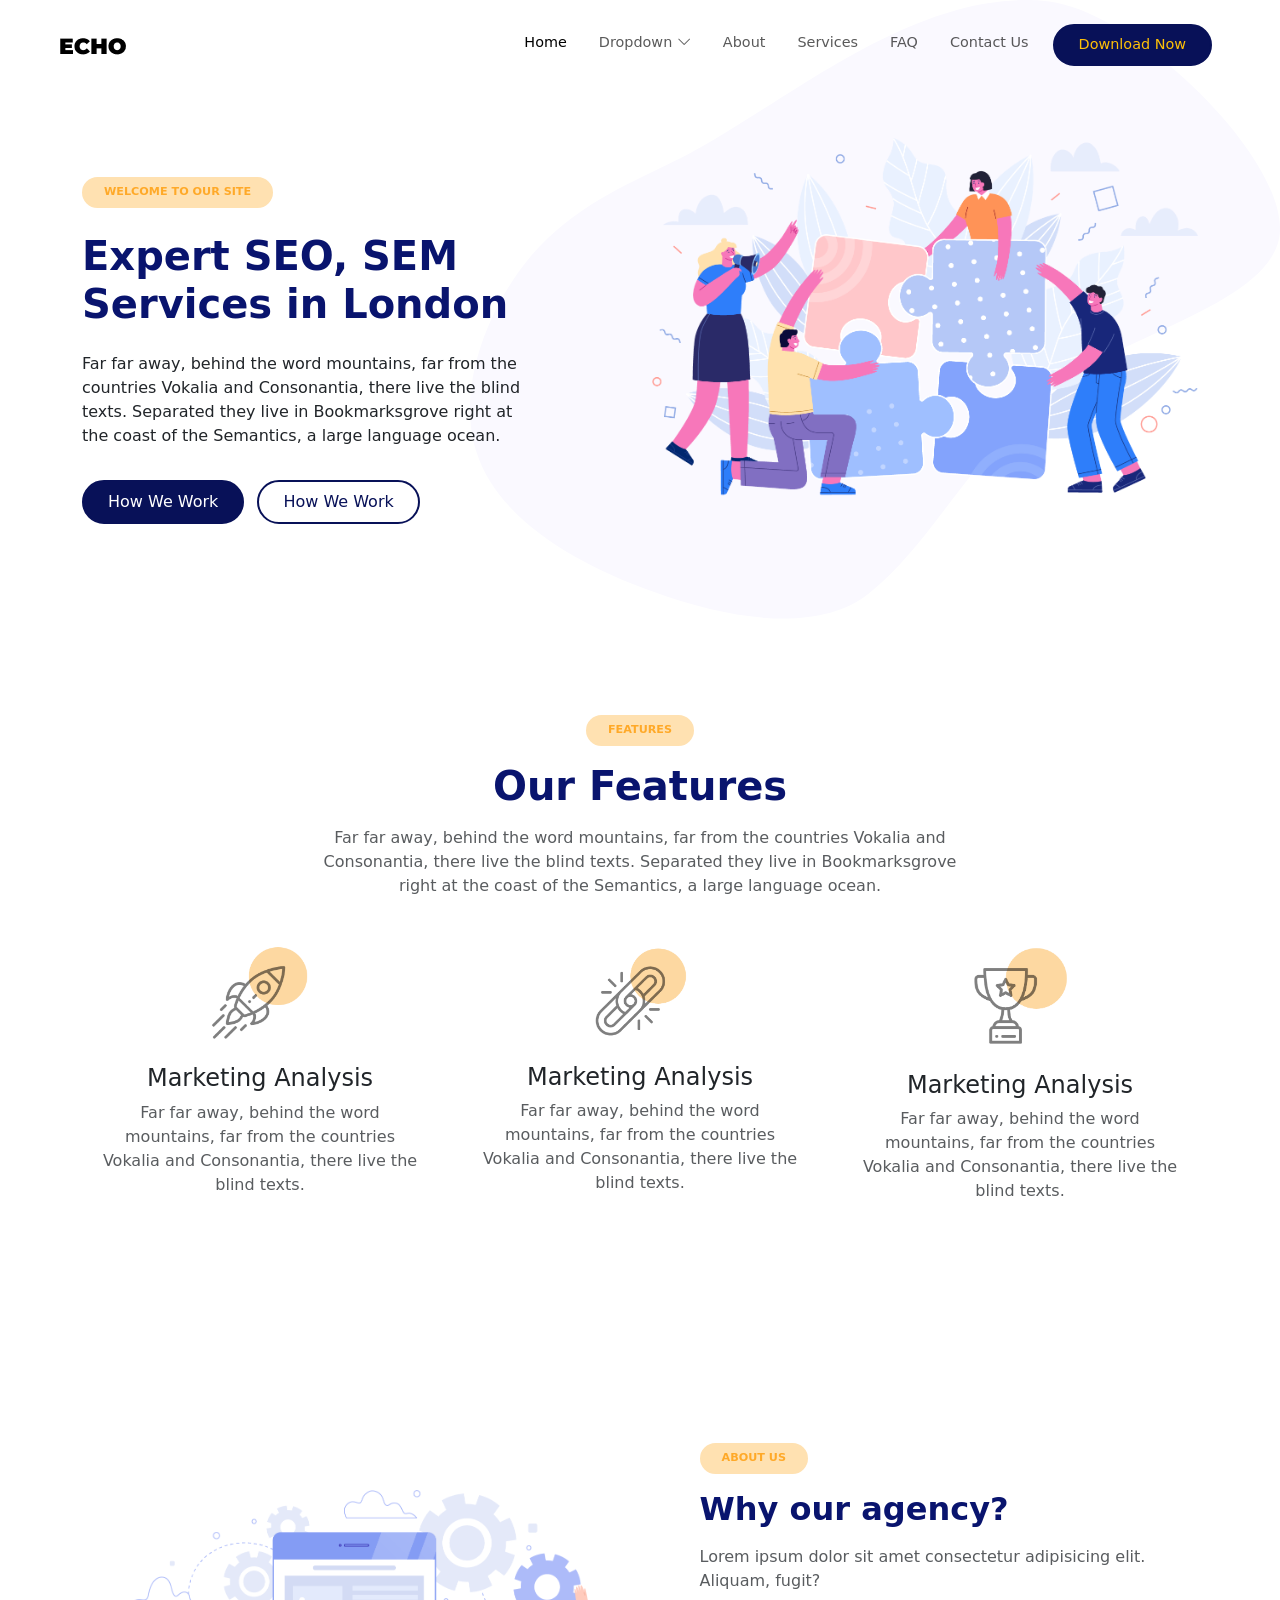
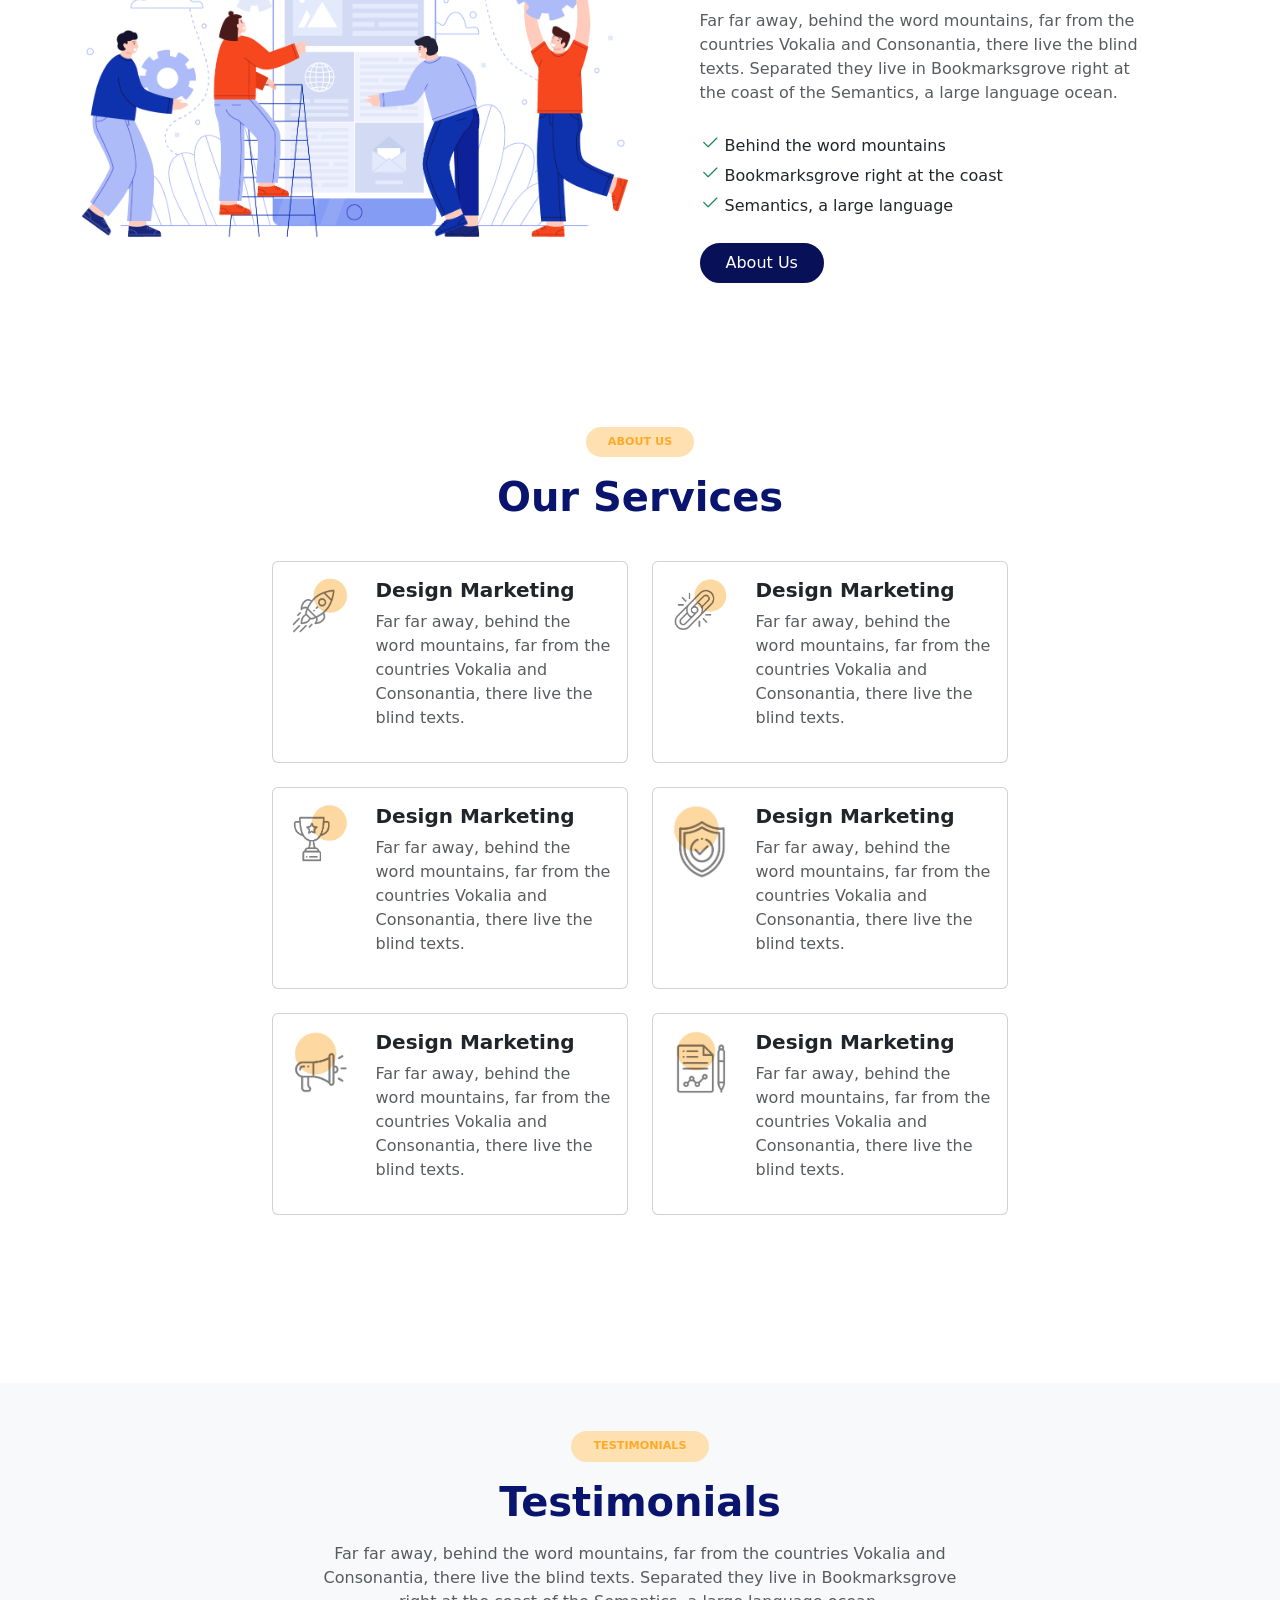
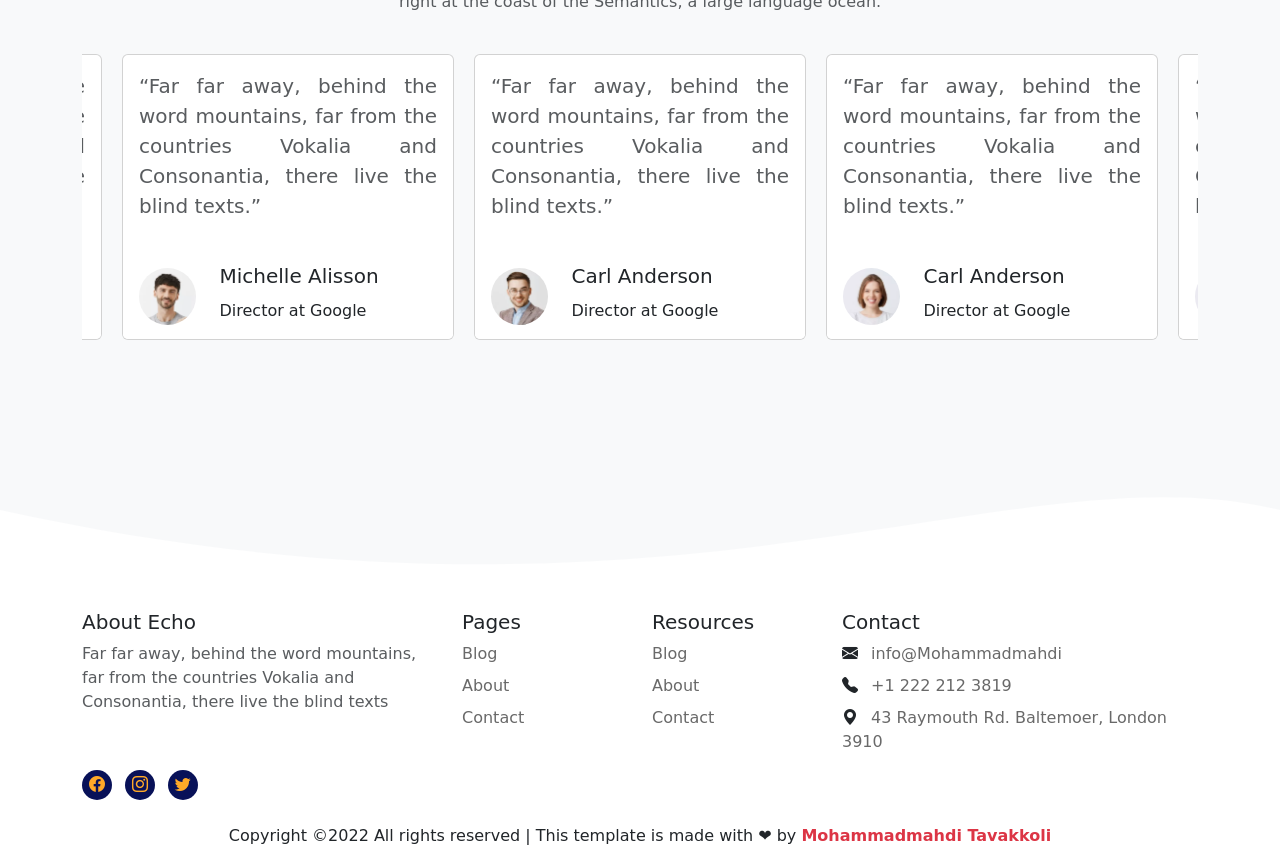
==== commit 99d89d99: "Css link edited for github page" ====
--- a/index.html
+++ b/index.html
@@ -6,12 +6,11 @@
     <meta http-equiv="X-UA-Compatible" content="IE=edge">
     <meta name="viewport" content="width=device-width, initial-scale=1.0">
     <!-- Bootstrap , Bootstrap Icon -->
-    <link rel="stylesheet" href="./node_modules/bootstrap/dist/css/bootstrap.min.css">
-    <link rel="stylesheet" href="./node_modules/bootstrap-icons/font/bootstrap-icons.css">
+    <link href="https://cdn.jsdelivr.net/npm/bootstrap@5.1.3/dist/css/bootstrap.min.css" rel="stylesheet" integrity="sha384-1BmE4kWBq78iYhFldvKuhfTAU6auU8tT94WrHftjDbrCEXSU1oBoqyl2QvZ6jIW3" crossorigin="anonymous">
+    <link rel="stylesheet" href="https://cdn.jsdelivr.net/npm/bootstrap-icons@1.8.1/font/bootstrap-icons.css">
 
     <!-- Owl.carousel -->
-    <link rel="stylesheet" href="./node_modules/owl.carousel/dist/assets/owl.carousel.min.css">
-    <link rel="stylesheet" href="./node_modules/owl.carousel/dist/assets/owl.theme.default.min.css">
+    <link rel="stylesheet" href="./css/owl.carousel.min.css">
 
     <!-- Style.css -->
     <link rel="stylesheet" href="./css/main.min.css">
